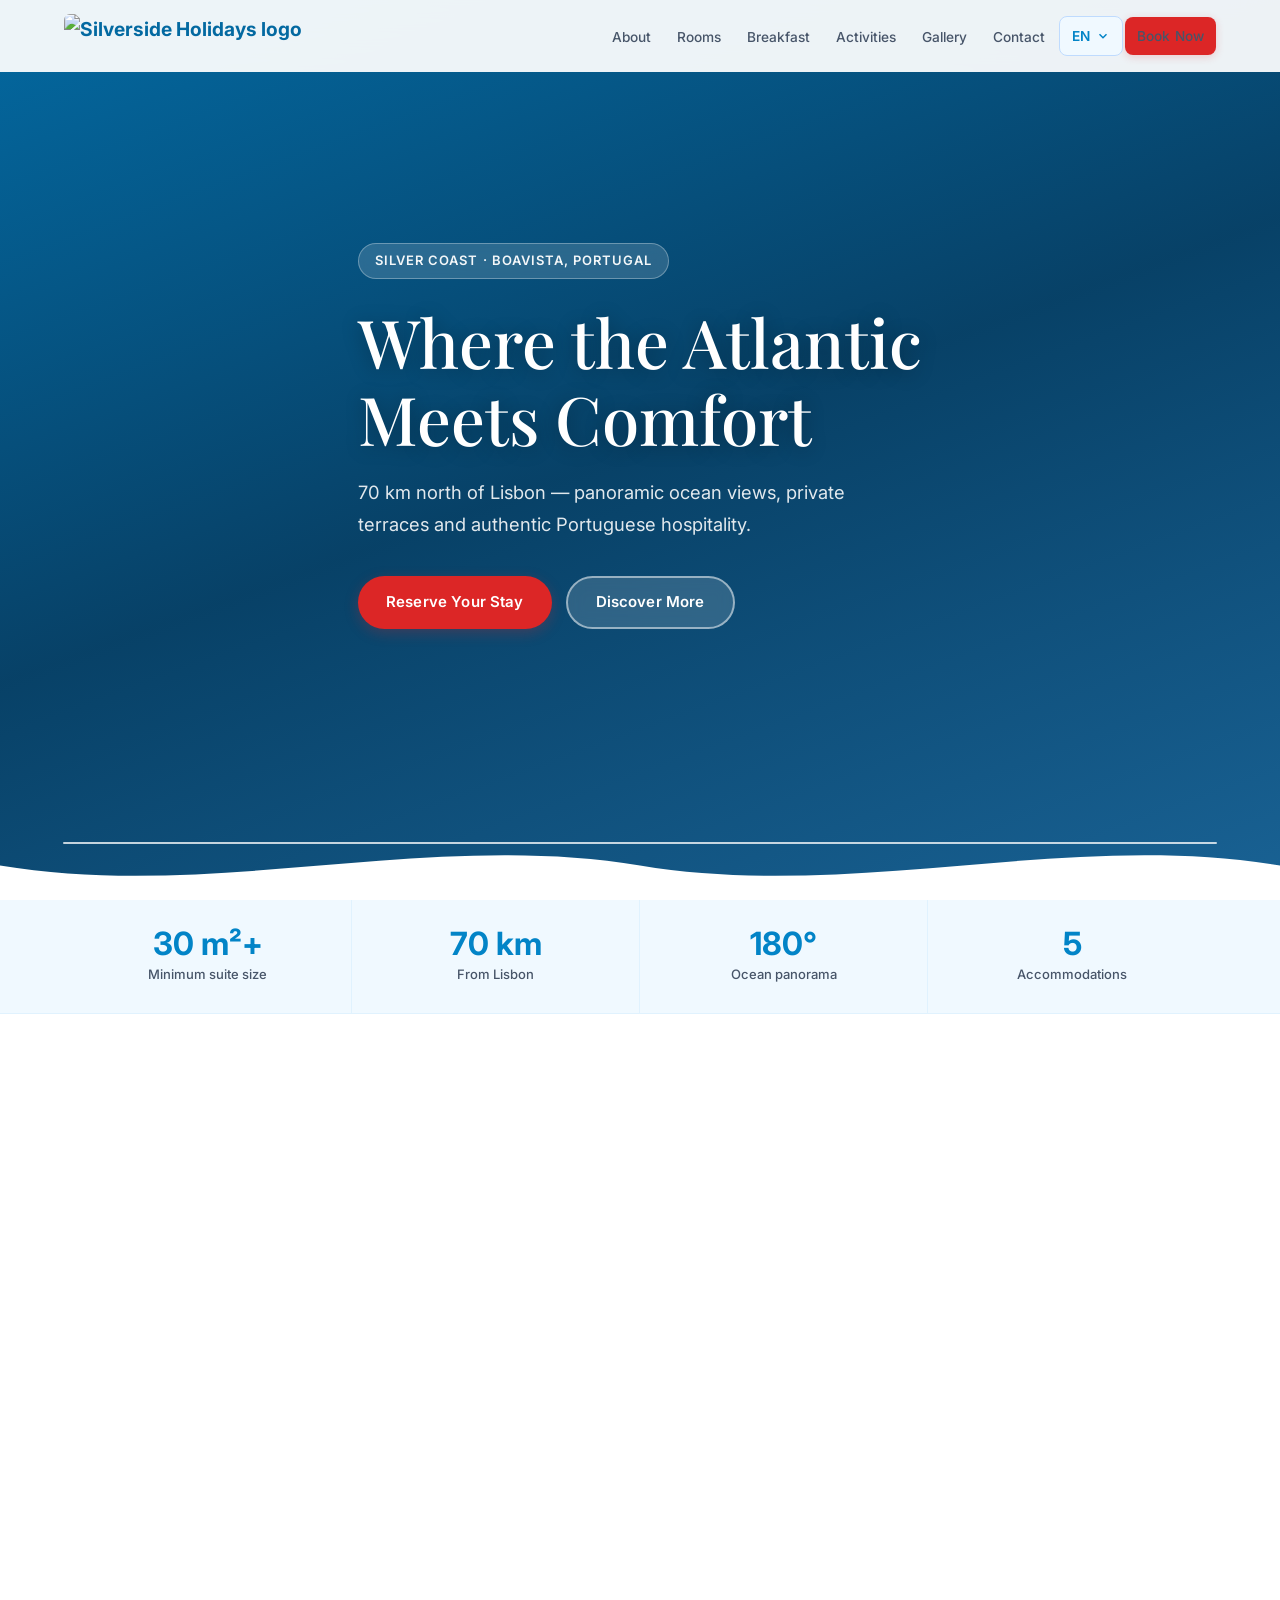
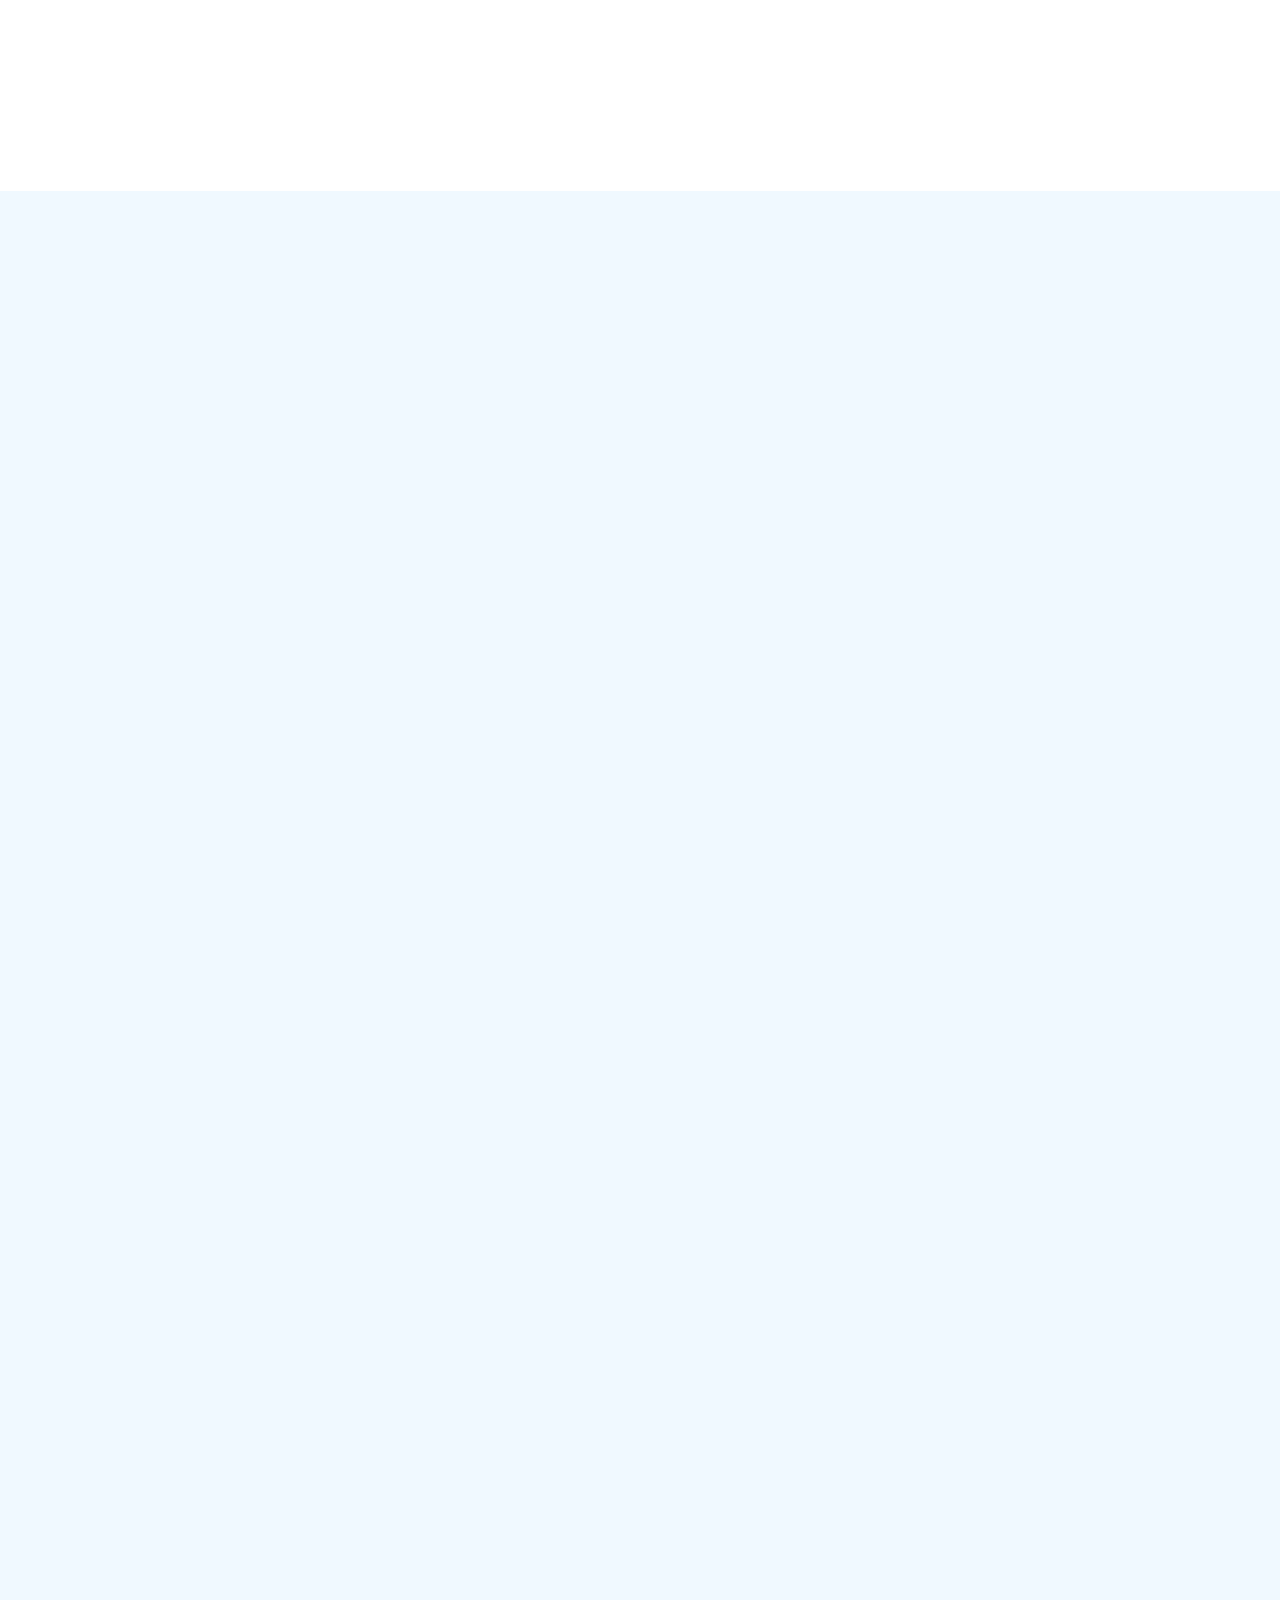
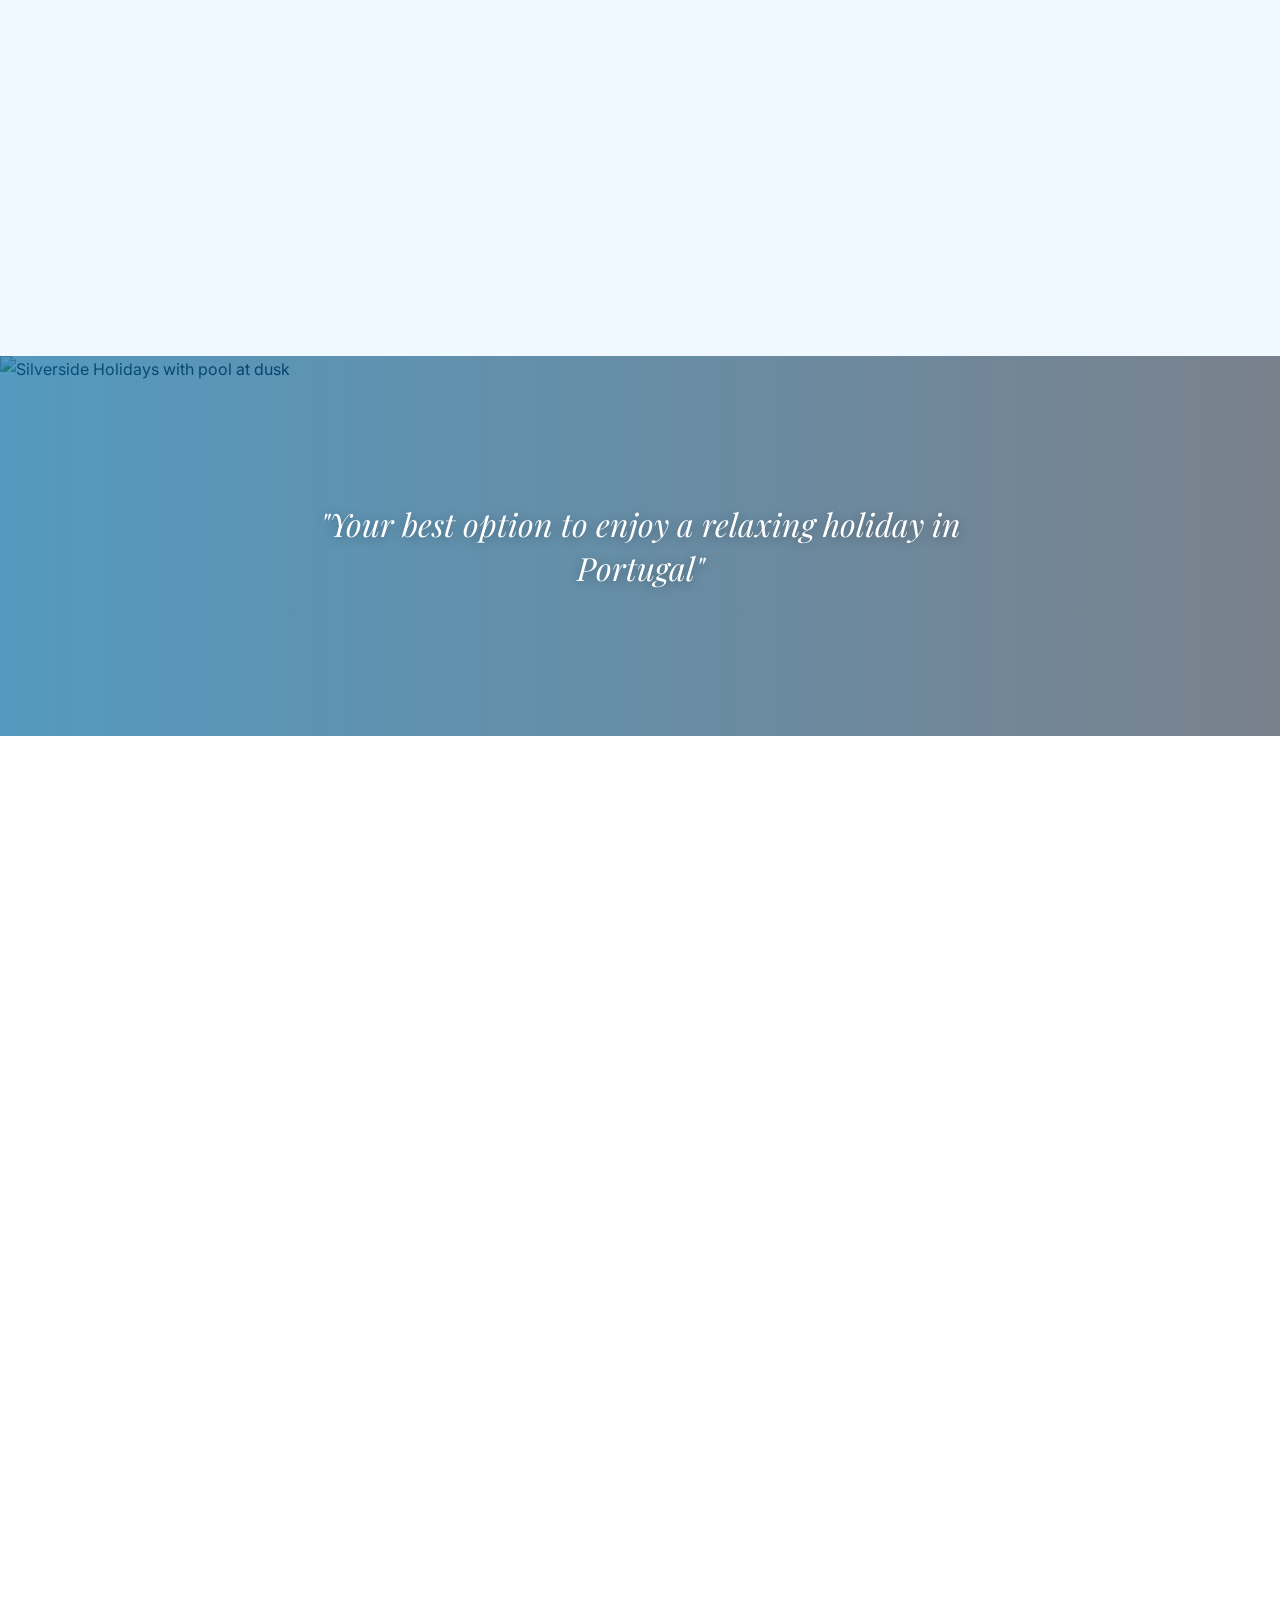
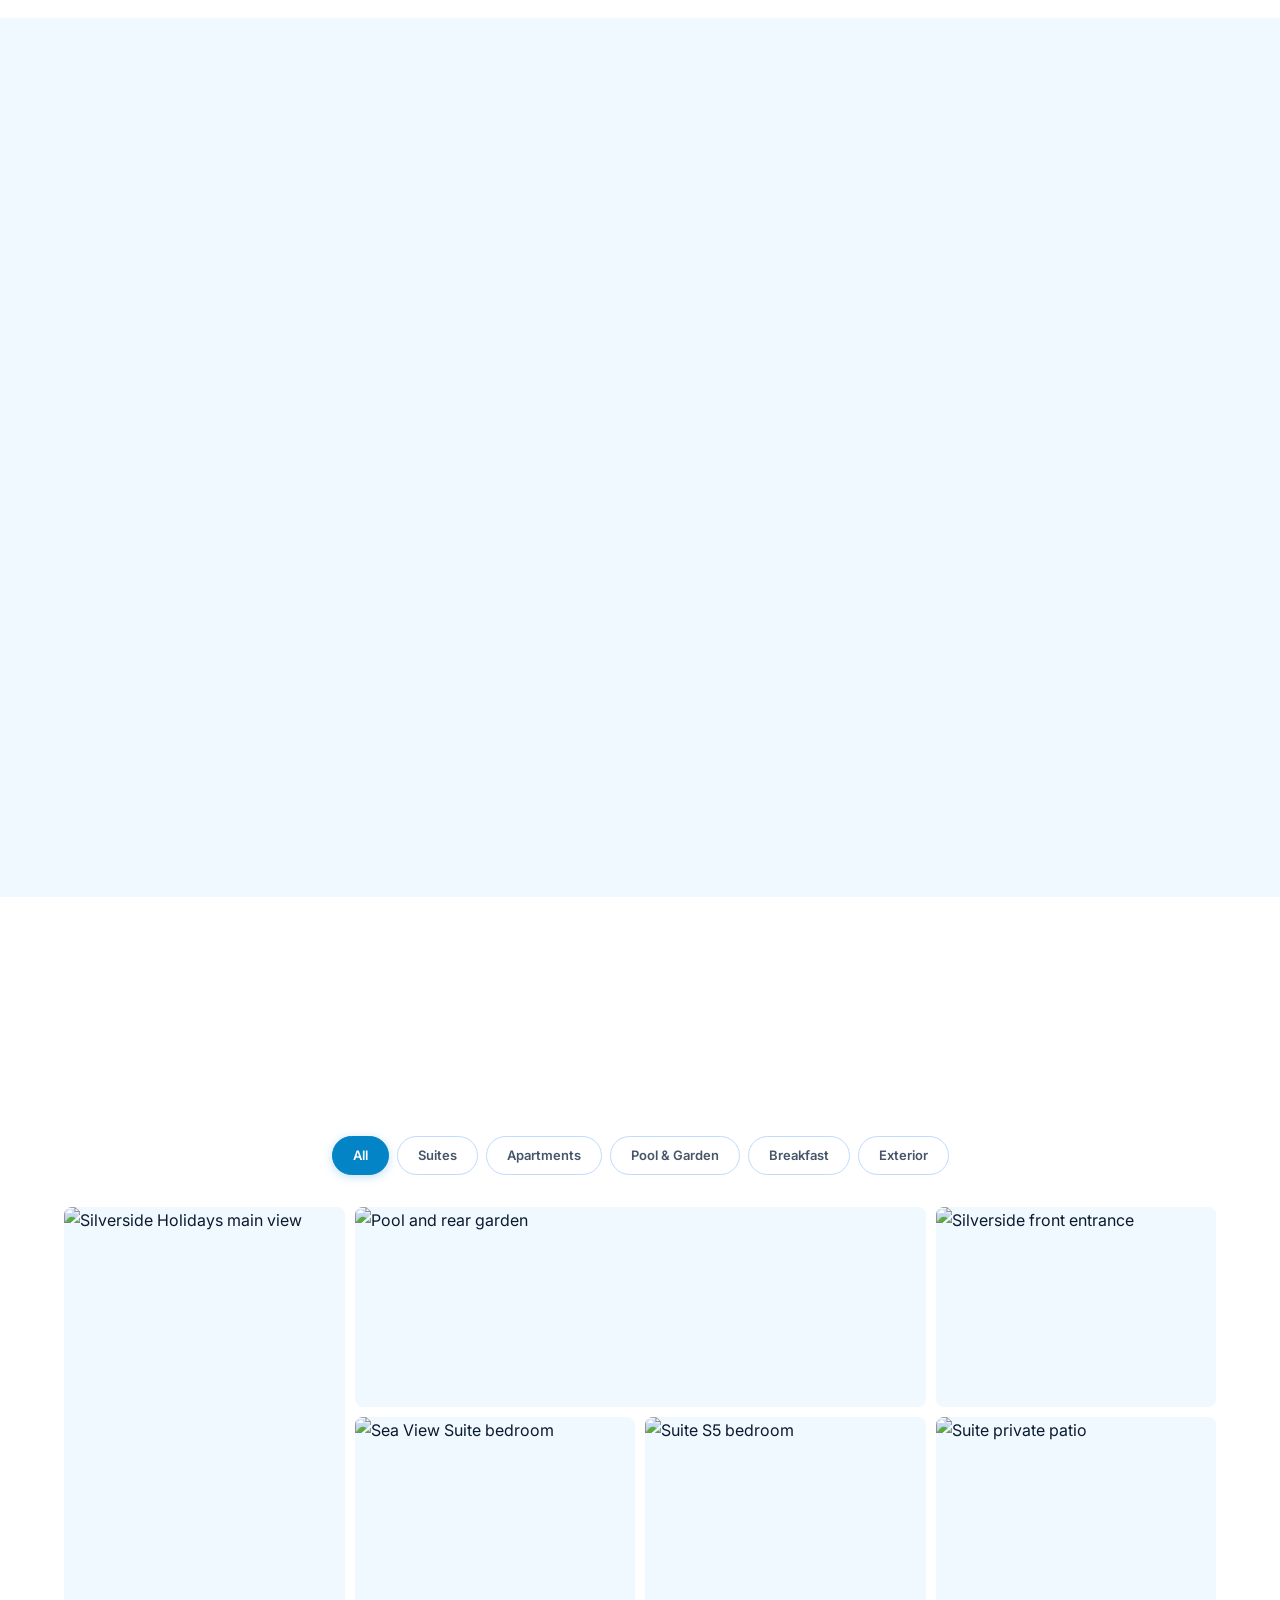
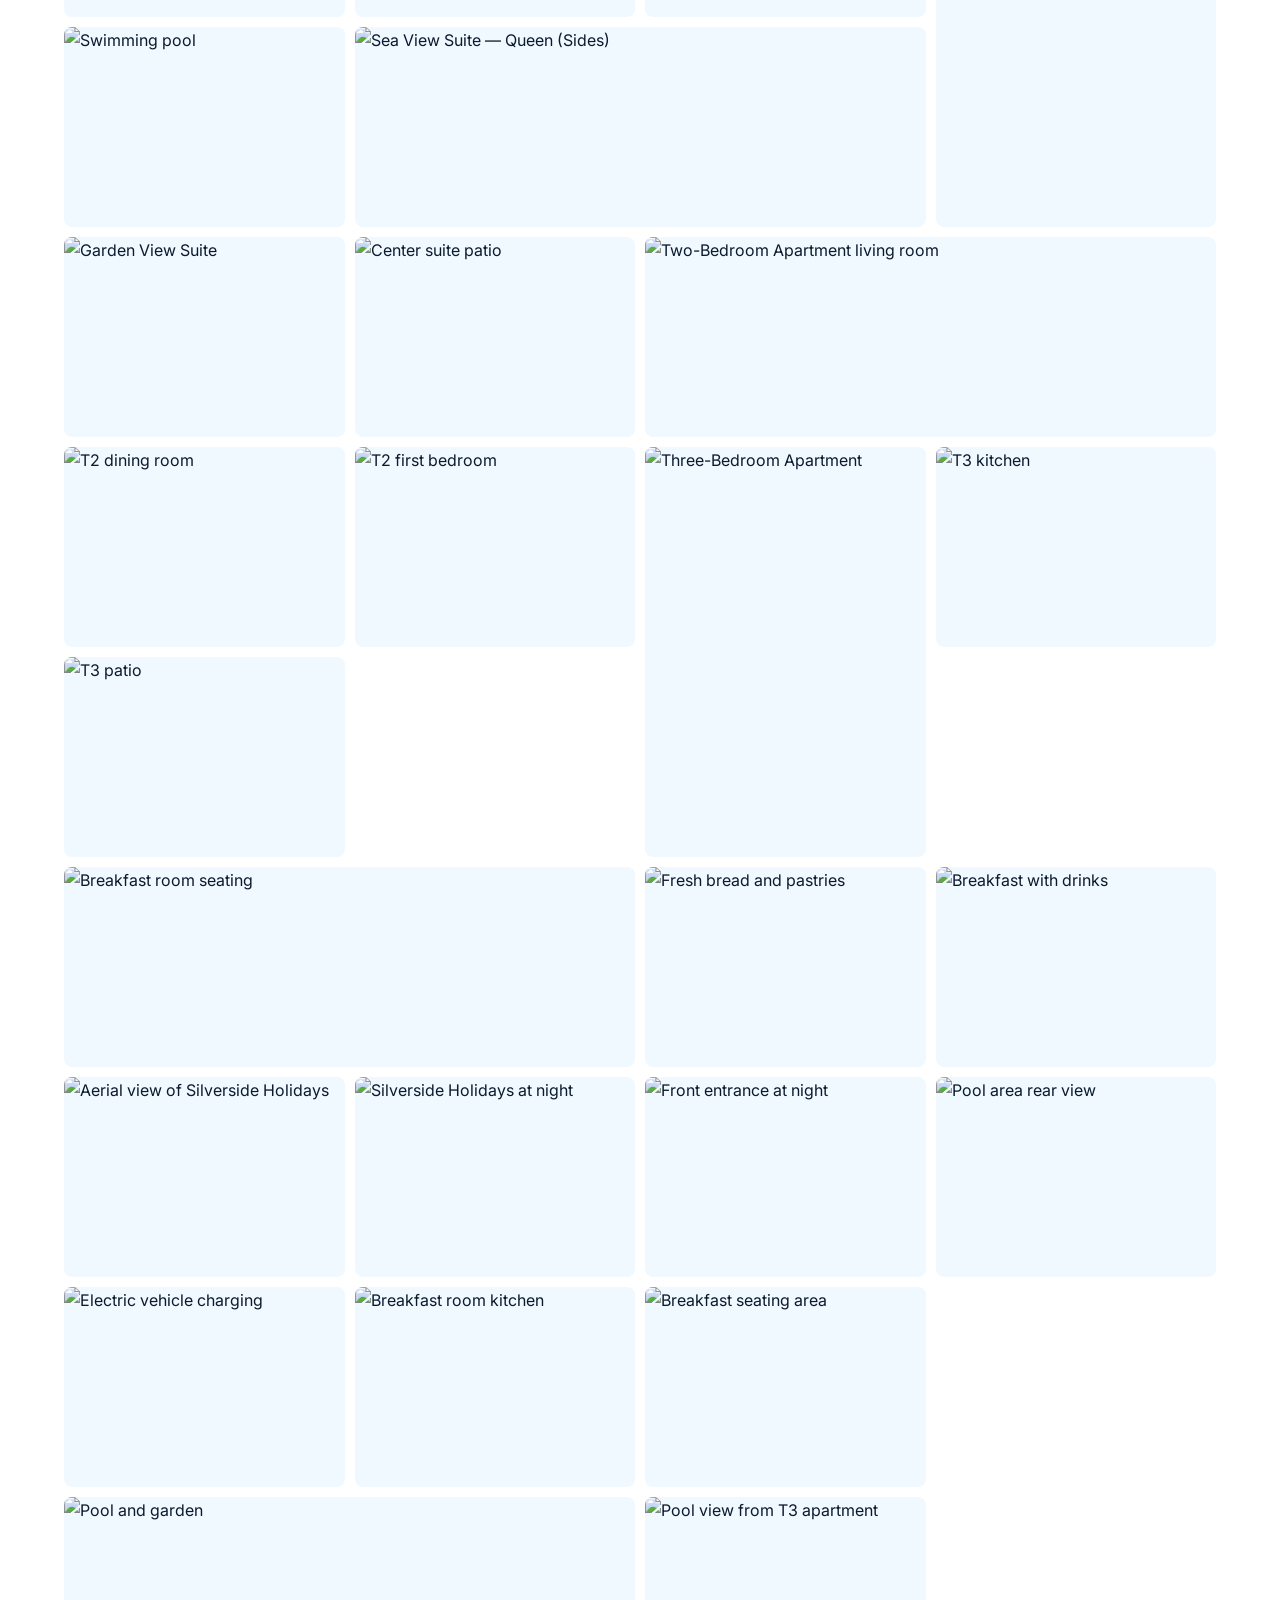
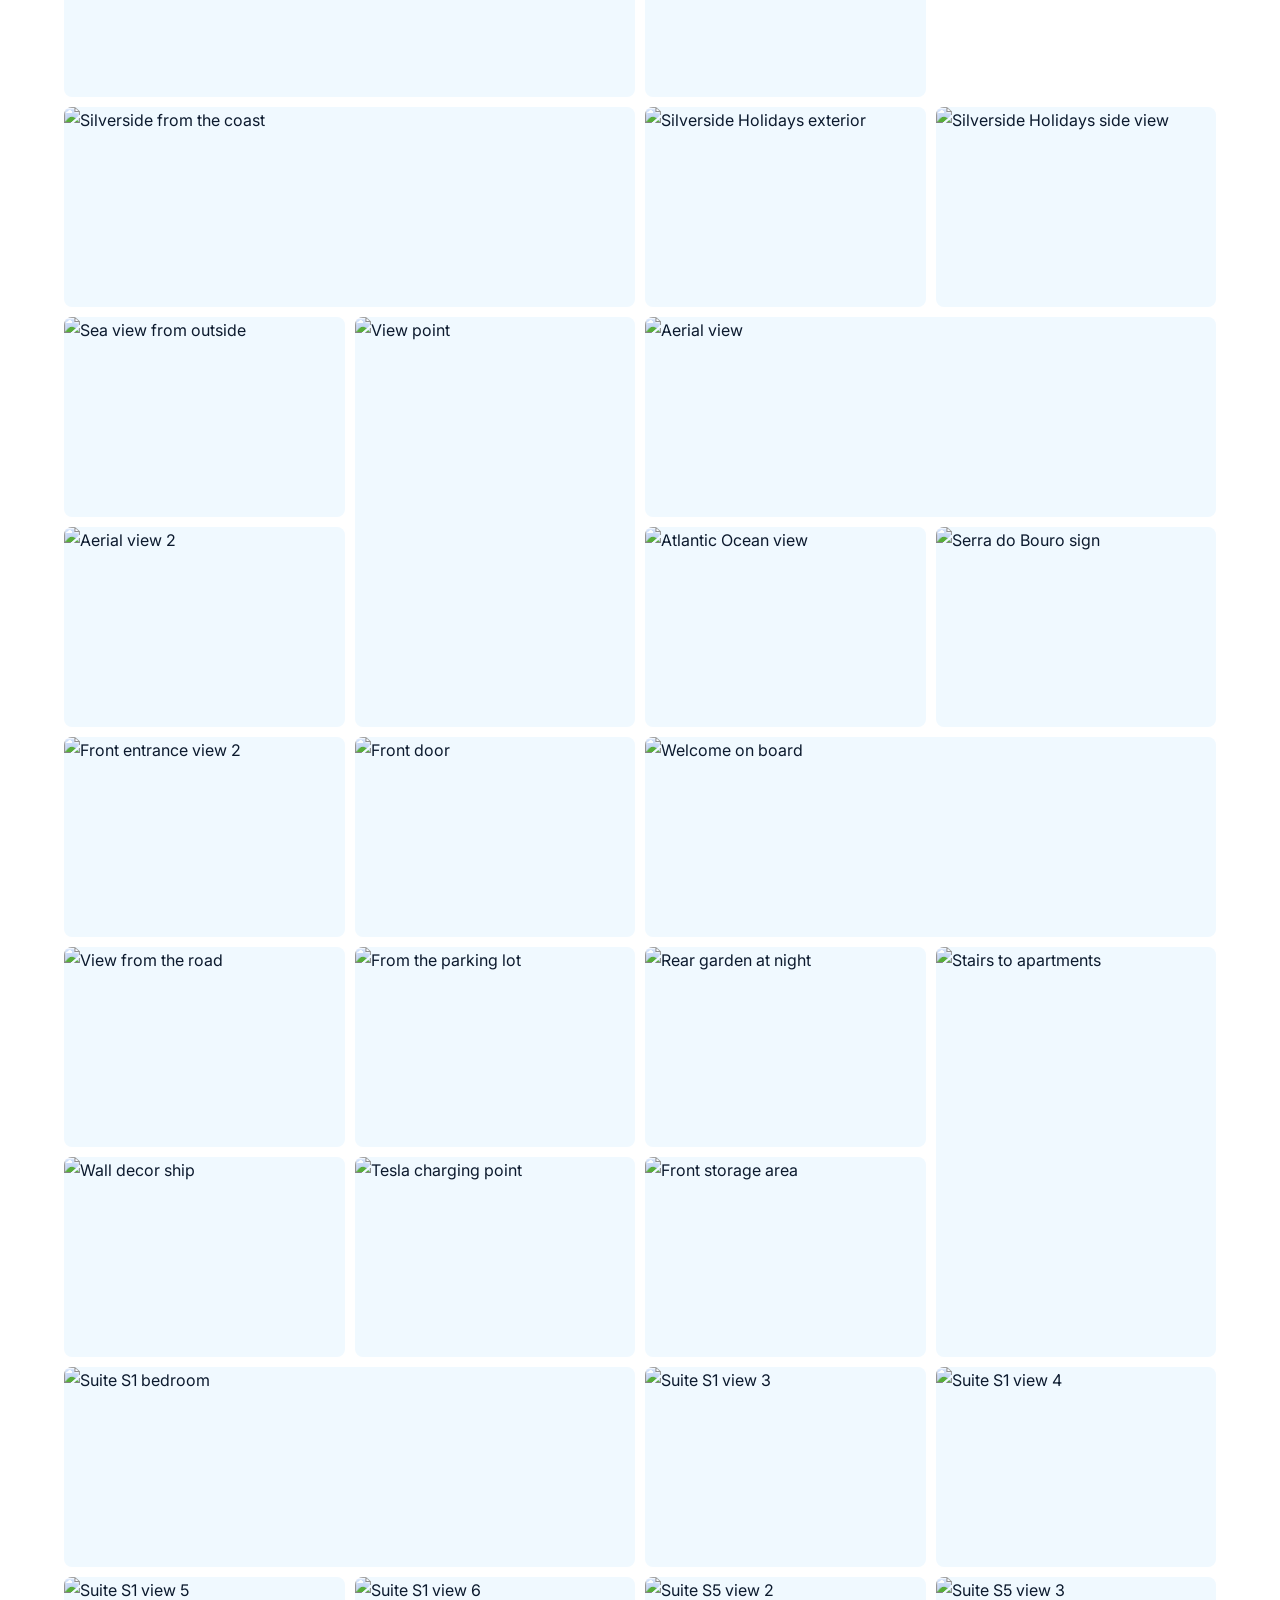
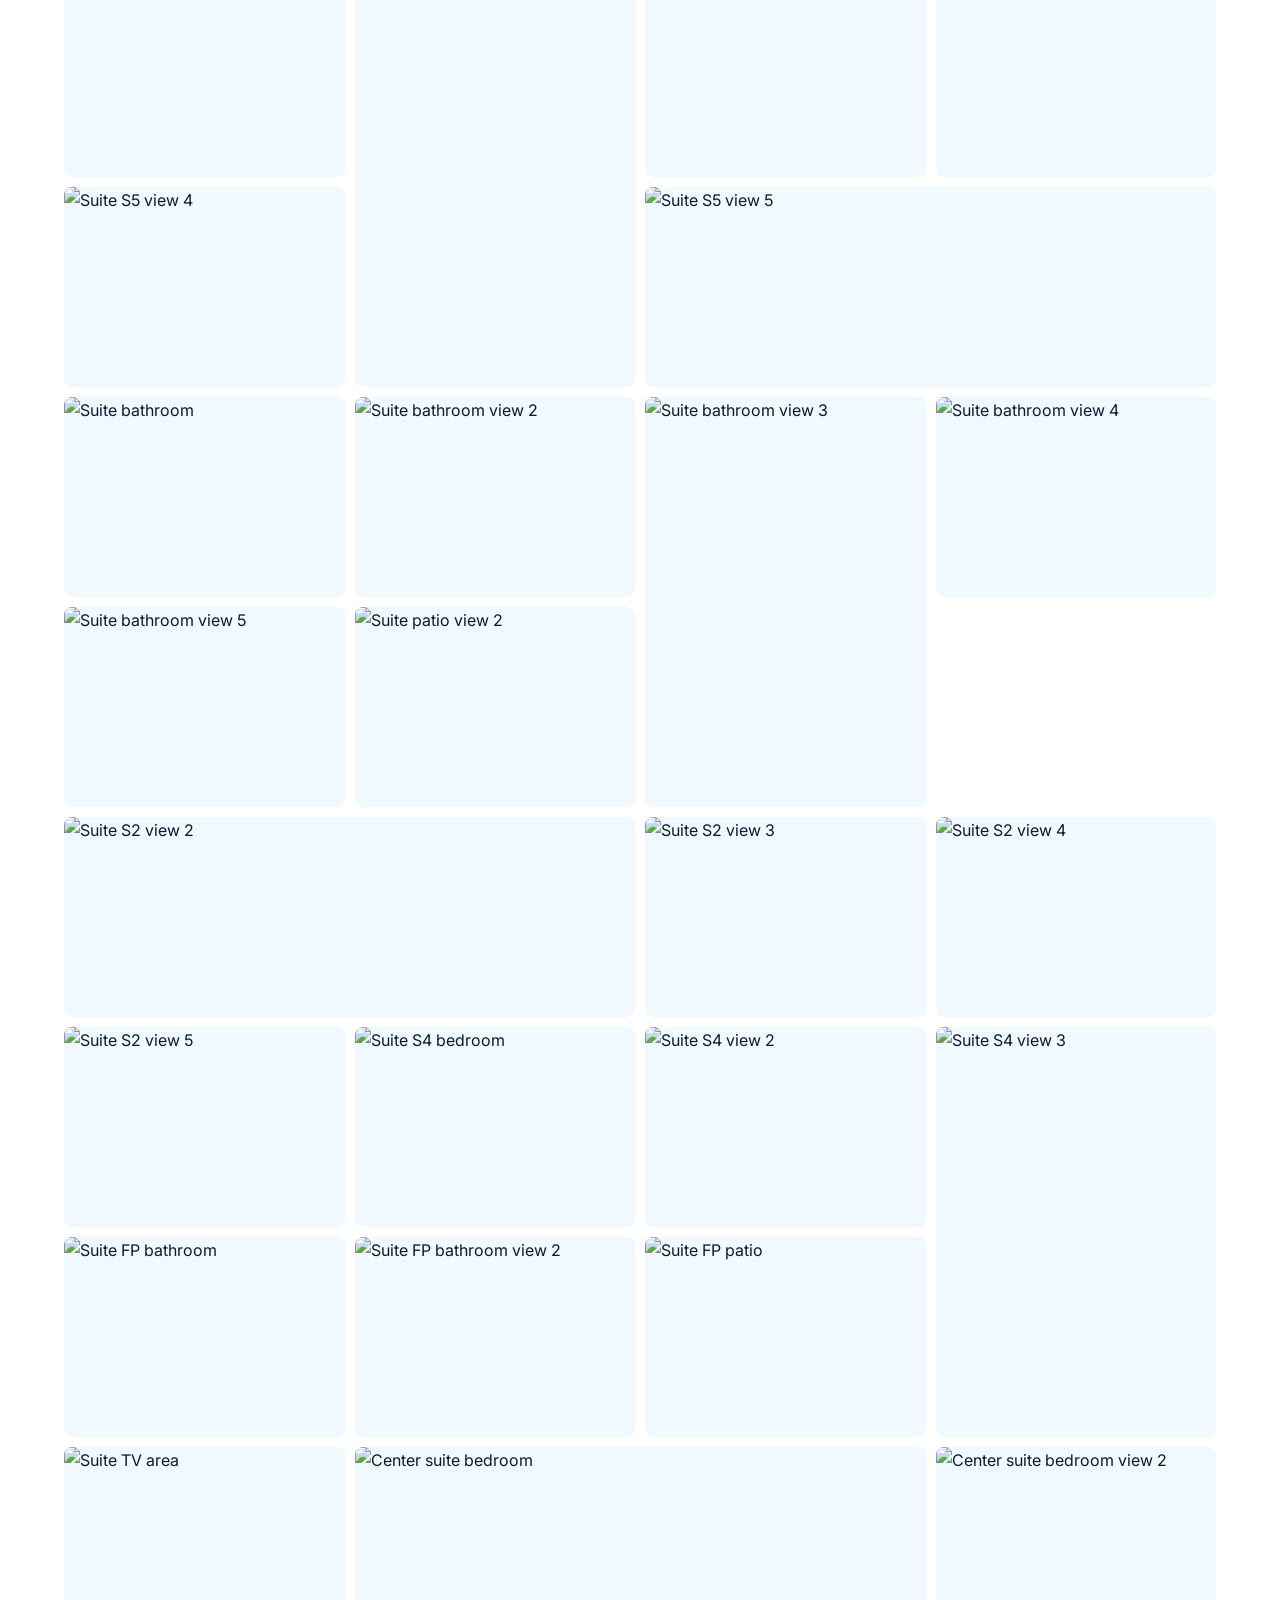
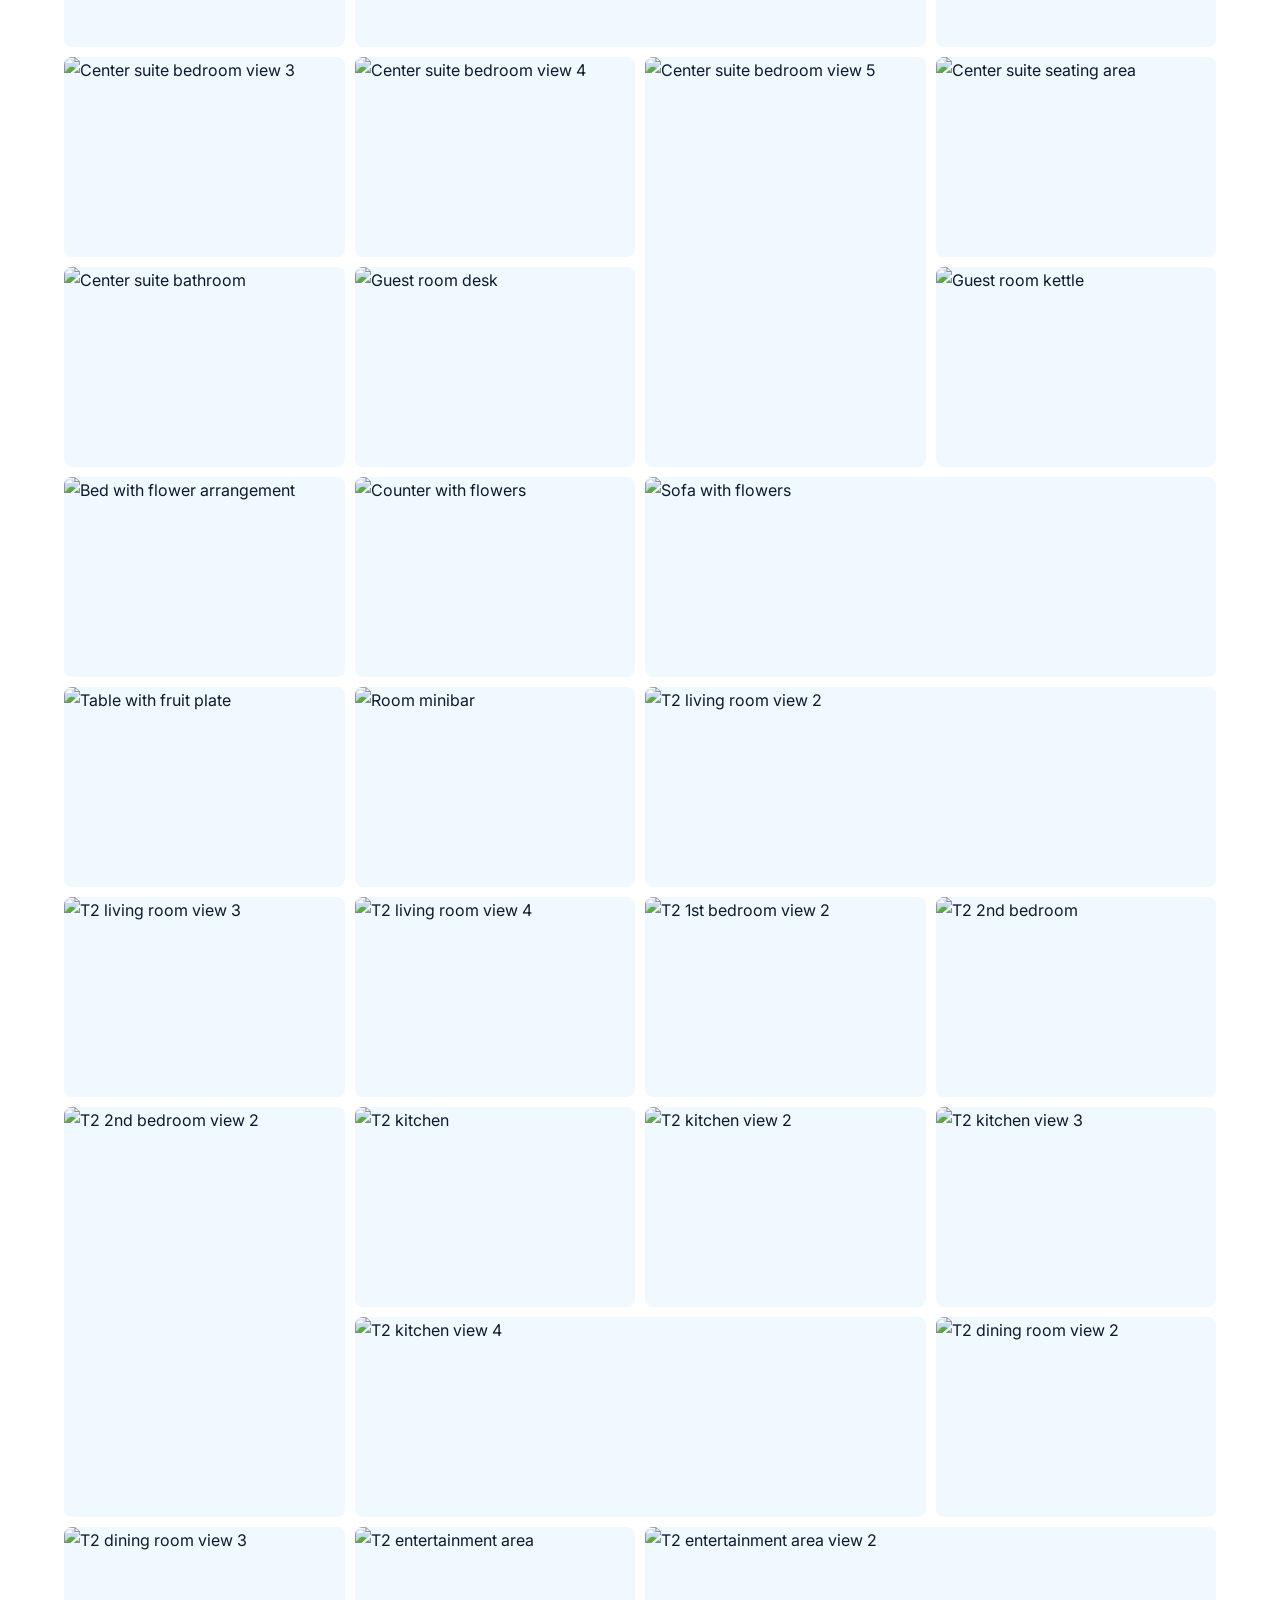
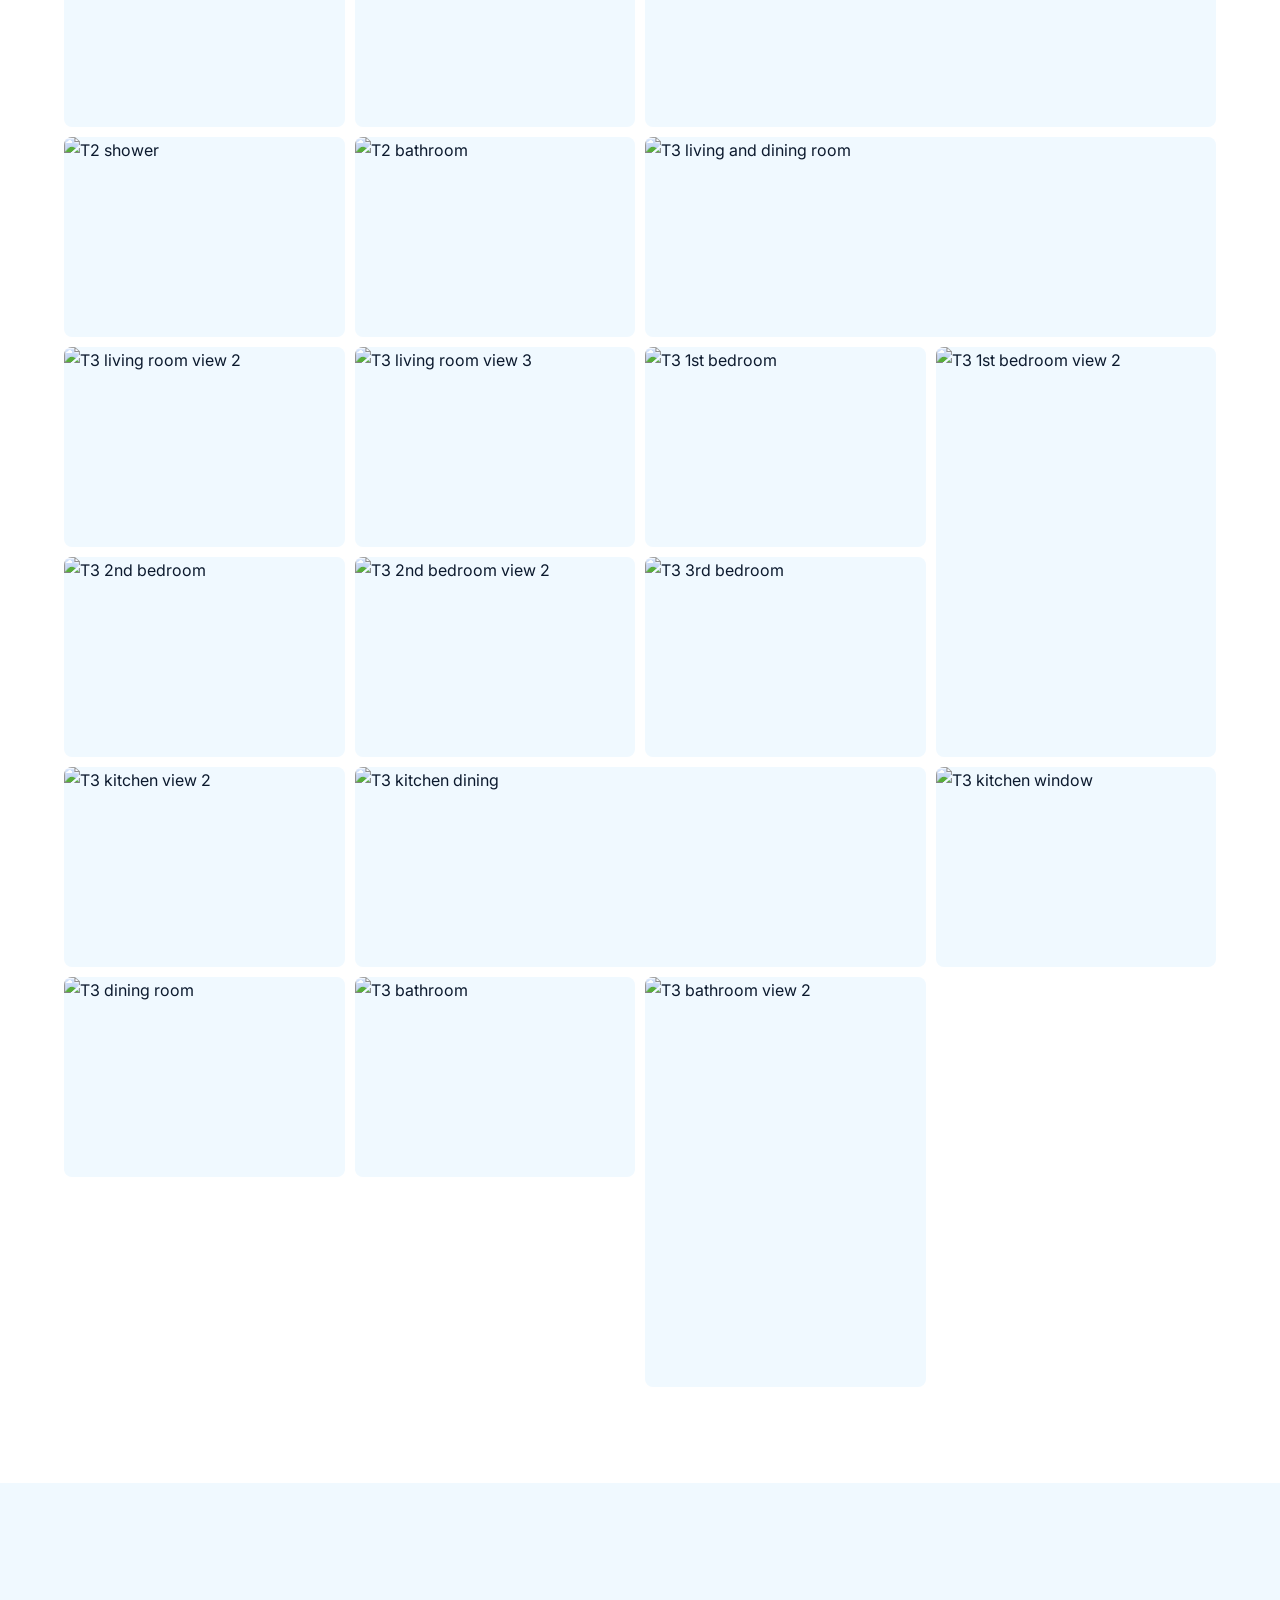
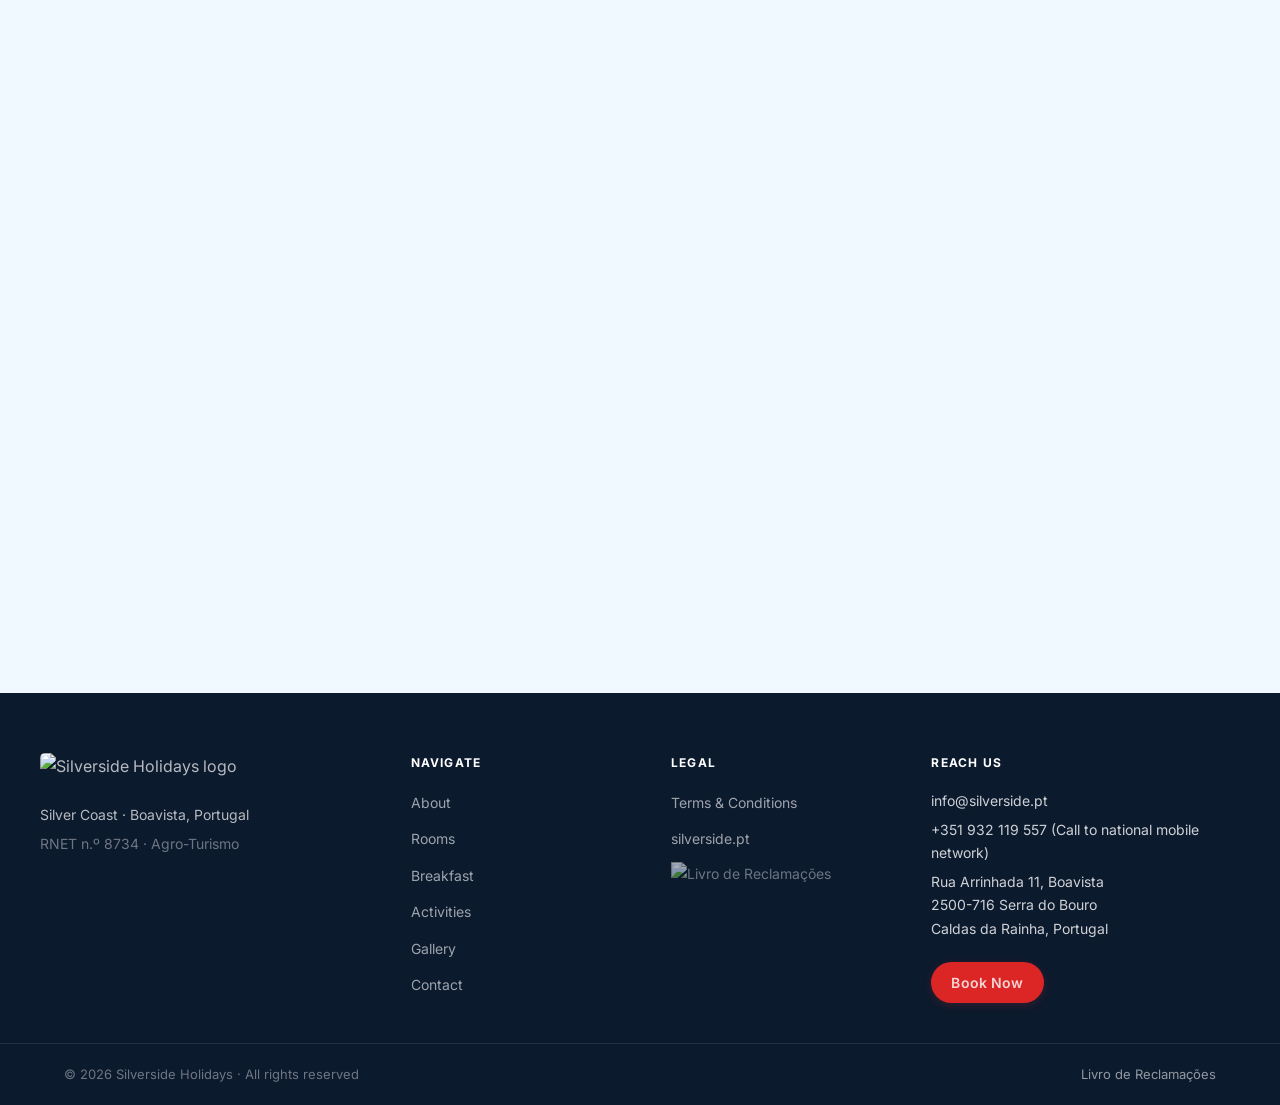
==== index.html @ a7474183 "Replace Reseliva with Exely booking engine. Embed the Exely search form and room-linked book buttons" ====
<!DOCTYPE html>
<html lang="en">
<head>
  <meta charset="UTF-8" />
  <meta name="viewport" content="width=device-width, initial-scale=1.0" />
  <title>Silverside Holidays — Silver Coast, Portugal</title>
  <meta name="description" content="Rural tourism accommodation (agritourism) on Portugal's Silver Coast, 70 km north of Lisbon. Suites &amp; apartments with private terraces, panoramic ocean views, pool and breakfast. RNET n.º 8734." />
  <link rel="preconnect" href="https://fonts.googleapis.com" />
  <link rel="preconnect" href="https://fonts.gstatic.com" crossorigin />
  <link href="https://fonts.googleapis.com/css2?family=Inter:wght@300;400;500;600;700&family=Playfair+Display:ital,wght@0,400;0,500;1,400&display=swap" rel="stylesheet" />
  <link rel="stylesheet" href="style.css" />
  <!-- Exely Booking Engine -->
  <meta name="google-site-verification" content="CUYx3LEW8jjVTD2BBXpYp2aMDFgSX5VWZkhQwWPMs1c" />
  <script type="text/javascript">
    (function () {
      var lang = 'en';
      try {
        var stored = localStorage.getItem('silverside-lang');
        if (stored && ['en', 'pt', 'es', 'zh'].indexOf(stored) !== -1) lang = stored;
      } catch (e) {}
      !function(e,n){
        var t="bookingengine",o="integration",i=e[t]=e[t]||{},a=i[o]=i[o]||{},r="__cq",c="__loader",d="getElementsByTagName";
        if(n=n||[],a[r]=a[r]?a[r].concat(n):n,!a[c]){a[c]=!0;var l=e.document,g=l[d]("head")[0]||l[d]("body")[0];
        !function n(i){if(0!==i.length){var a=l.createElement("script");a.type="text/javascript",a.async=!0,a.src="https://"+i[0]+"/integration/loader.js",
        a.onerror=a.onload=function(n,i){return function(){e[t]&&e[t][o]&&e[t][o].loaded||(g.removeChild(n),i())}}(a,(function(){n(i.slice(1,i.length))})),g.appendChild(a)}}(
        ["pt-ibe.hopenapi.com", "ibe.hopenapi.com", "ibe.behopenapi.com"])}
      }(window, [
        ["setContext", "BE-INT-silverside_2026-08-05", lang],
        ["embed", "search-form", { container: "be-search-form" }]
      ]);
    })();
  </script>
</head>
<body class="lang-en">

  <!-- ══ HEADER ══ -->
  <header id="header">
    <nav class="nav container">
      <a href="#hero" class="logo">
        <img src="Logo.jpg" alt="Silverside Holidays logo" class="logo-img" />
      </a>
      <button class="menu-toggle" id="menuToggle" aria-label="Open menu" aria-expanded="false">
        <span></span><span></span><span></span>
      </button>
      <ul class="nav-links" id="navLinks">
        <li><a href="#about"      data-i18n="nav.about">About</a></li>
        <li><a href="#rooms"      data-i18n="nav.rooms">Rooms</a></li>
        <li><a href="#breakfast"  data-i18n="nav.breakfast">Breakfast</a></li>
        <li><a href="#activities" data-i18n="nav.activities">Activities</a></li>
        <li><a href="#gallery"    data-i18n="nav.gallery">Gallery</a></li>
        <li><a href="#contact"    data-i18n="nav.contact">Contact</a></li>
        <li>
          <div class="lang-dropdown">
            <button class="lang-btn" aria-label="Select language">
              <span id="currentLangLabel">EN</span>
              <svg viewBox="0 0 24 24" fill="none" stroke="currentColor" stroke-width="2.5"><polyline points="6 9 12 15 18 9"/></svg>
            </button>
            <div class="lang-menu">
              <button data-lang="en">🇬🇧 English</button>
              <button data-lang="pt">🇵🇹 Português</button>
              <button data-lang="es">🇪🇸 Español</button>
              <button data-lang="zh">🇨🇳 中文</button>
            </div>
          </div>
        </li>
        <li>
          <a href="#" data-be-booking-open="true"
             class="btn btn-nav booking-link" data-i18n="nav.book">Book Now</a>
        </li>
      </ul>
    </nav>
  </header>

  <!-- ══ HERO ══ -->
  <section id="hero">
    <div class="hero-media">
      <video autoplay muted loop playsinline poster="Silverside Holidays.jpg">
        <source src="Silverside Holidays.mp4" type="video/mp4" />
      </video>
    </div>
    <div class="hero-overlay"></div>
    <div class="hero-content container">
      <p class="hero-eyebrow" data-i18n="hero.eyebrow">Silver Coast · Boavista, Portugal</p>
      <h1 class="hero-title" data-i18n="hero.title">Where the Atlantic<br>Meets Comfort</h1>
      <p class="hero-sub" data-i18n="hero.sub">70 km north of Lisbon — panoramic ocean views, private terraces and authentic Portuguese hospitality.</p>
      <div class="hero-actions">
        <a href="#" data-be-booking-open="true"
           class="btn btn-primary booking-link" data-i18n="hero.cta">Reserve Your Stay</a>
        <a href="#about" class="btn btn-ghost" data-i18n="hero.discover">Discover More</a>
      </div>
    </div>
    <div class="hero-booking">
      <div id="block-search" class="block-search block-search--main-v2">
        <div id="be-search-form" class="be-container">
          <a href="https://exely.com/" rel="nofollow" target="_blank">Hotel management software</a>
        </div>
      </div>
    </div>
    <div class="hero-scroll"><span></span></div>
    <svg class="hero-wave" viewBox="0 0 1440 80" preserveAspectRatio="none" xmlns="http://www.w3.org/2000/svg">
      <path d="M0,40 C240,80 480,0 720,40 C960,80 1200,0 1440,40 L1440,80 L0,80 Z" fill="var(--bg)"/>
    </svg>
  </section>

  <!-- ══ STATS BAR ══ -->
  <div class="stats-bar">
    <div class="container stats-grid">
      <div class="stat">
        <strong>30 m²+</strong>
        <span data-i18n="stats.suites">Minimum suite size</span>
      </div>
      <div class="stat">
        <strong>70 km</strong>
        <span data-i18n="stats.lisbon">From Lisbon</span>
      </div>
      <div class="stat">
        <strong>180°</strong>
        <span data-i18n="stats.view">Ocean panorama</span>
      </div>
      <div class="stat">
        <strong>5</strong>
        <span data-i18n="stats.rooms">Accommodations</span>
      </div>
    </div>
  </div>

  <!-- ══ ABOUT ══ -->
  <section id="about" class="section">
    <div class="container about-grid">
      <div class="about-visual reveal">
        <div class="about-img-stack">
          <div class="about-img-main">
            <img src="Silverside Holiday Back with Pool 1.jpg"
                 alt="Silverside Holidays exterior with pool" loading="lazy" />
          </div>
          <div class="about-img-small">
            <img src="Silverside Holidays Birdview 0.jpg"
                 alt="Aerial view of Silverside Holidays" loading="lazy" />
          </div>
        </div>
        <div class="about-badge">
          <strong>RNET</strong>
          <span>n.º 8734</span>
        </div>
      </div>
      <div class="about-text reveal reveal-delay-1">
        <p class="eyebrow" data-i18n="about.eyebrow">Our story</p>
        <h2 data-i18n="about.title">A Retreat on Portugal's Silver Coast</h2>
        <p data-i18n="about.p1">Nestled along one of Europe's most unspoiled coastlines, Silverside Holidays sits at Boavista, between São Martinho do Porto and Foz d'Arelho — a privileged spot on Portugal's Silver Coast, 70 km north of Lisbon.</p>
        <p data-i18n="about.p2">Whether you choose one of our spacious suites or a fully-equipped apartment, every room features a private terrace, TV and Wi-Fi with stunning ocean views. The property also offers a swimming pool, breakfast room, electric vehicle charging and a large garden.</p>
        <ul class="about-list">
          <li>
            <svg width="18" height="18" viewBox="0 0 24 24" fill="none" stroke="currentColor" stroke-width="2.5" aria-hidden="true"><polyline points="20 6 9 17 4 12"/></svg>
            <span data-i18n="about.li1">Private terrace &amp; ocean view in every suite</span>
          </li>
          <li>
            <svg width="18" height="18" viewBox="0 0 24 24" fill="none" stroke="currentColor" stroke-width="2.5" aria-hidden="true"><polyline points="20 6 9 17 4 12"/></svg>
            <span data-i18n="about.li2">Swimming pool &amp; landscaped garden</span>
          </li>
          <li>
            <svg width="18" height="18" viewBox="0 0 24 24" fill="none" stroke="currentColor" stroke-width="2.5" aria-hidden="true"><polyline points="20 6 9 17 4 12"/></svg>
            <span data-i18n="about.li3">Breakfast served daily</span>
          </li>
          <li>
            <svg width="18" height="18" viewBox="0 0 24 24" fill="none" stroke="currentColor" stroke-width="2.5" aria-hidden="true"><polyline points="20 6 9 17 4 12"/></svg>
            <span data-i18n="about.li4">TV, Wi-Fi, EV charging &amp; free parking</span>
          </li>
          <li>
            <svg width="18" height="18" viewBox="0 0 24 24" fill="none" stroke="currentColor" stroke-width="2.5" aria-hidden="true"><polyline points="20 6 9 17 4 12"/></svg>
            <span data-i18n="about.li5">Licensed tourism — RNET n.º 8734</span>
          </li>
        </ul>
      </div>
    </div>
  </section>

  <!-- ══ ROOMS ══ -->
  <section id="rooms" class="section section-alt">
    <div class="container">
      <div class="section-header reveal">
        <p class="eyebrow" data-i18n="rooms.eyebrow">Accommodation</p>
        <h2 data-i18n="rooms.title">Suites &amp; Apartments</h2>
        <p class="section-desc" data-i18n="rooms.desc">Choose from individually styled suites or spacious self-catering apartments — every accommodation features a private terrace, ocean view, TV and Wi-Fi.</p>
      </div>

      <!-- Suites -->
      <div class="rooms-grid">

        <!-- Suite 1: King / Twin -->
        <article class="room-card room-card--featured reveal">
          <div class="room-featured-badge" data-i18n="rooms.best">Most popular</div>
          <div class="room-carousel">
            <div class="room-carousel-track">
              <img src="MA-Bedroom S1 1.jpg" alt="Suite bedroom S1" loading="eager" />
              <img src="MA-Bedroom S1 2.jpg" alt="Suite bedroom S1 view 2" loading="lazy" />
              <img src="MA-Bedroom S1 3.jpg" alt="Suite bedroom S1 view 3" loading="lazy" />
              <img src="MA-Bedroom S1 4.jpg" alt="Suite bedroom S1 view 4" loading="lazy" />
              <img src="MA-Bedroom S1 5.jpg" alt="Suite bedroom S1 view 5" loading="lazy" />
              <img src="MA-Bedroom S1 6.jpg" alt="Suite bedroom S1 view 6" loading="lazy" />
              <img src="MA-Bedroom S5 1.jpg" alt="Suite bedroom S5" loading="lazy" />
              <img src="MA-Bedroom S5 2.jpg" alt="Suite bedroom S5 view 2" loading="lazy" />
              <img src="MA-Bedroom S5 3.jpg" alt="Suite bedroom S5 view 3" loading="lazy" />
              <img src="MA-Bedroom S5 4.jpg" alt="Suite bedroom S5 view 4" loading="lazy" />
              <img src="MA-Bedroom S5 5.jpg" alt="Suite bedroom S5 view 5" loading="lazy" />
              <img src="MA-Bathroom S5 1.jpg" alt="Suite bathroom" loading="lazy" />
              <img src="MA-Bathroom S5 2.jpg" alt="Suite bathroom view 2" loading="lazy" />
              <img src="MA-Bathroom S5 3.jpg" alt="Suite bathroom view 3" loading="lazy" />
              <img src="MA-Bathroom S5 4.jpg" alt="Suite bathroom view 4" loading="lazy" />
              <img src="MA-Bathroom S5 5.jpg" alt="Suite bathroom view 5" loading="lazy" />
              <img src="MA-Patio 1.jpg" alt="Suite private patio" loading="lazy" />
              <img src="MA-Patio 2.jpg" alt="Suite private patio view 2" loading="lazy" />
            </div>
            <button class="room-carousel-btn room-carousel-prev" aria-label="Previous photo">&#8249;</button>
            <button class="room-carousel-btn room-carousel-next" aria-label="Next photo">&#8250;</button>
            <div class="room-carousel-counter"><span class="room-carousel-cur">1</span> / <span class="room-carousel-tot">18</span></div>
            <div class="room-tag" data-i18n="rooms.king">King or Twin beds</div>
          </div>
          <div class="room-body">
            <h3 data-i18n="rooms.suite1.name">Sea View Suite — King / Twin</h3>
            <p class="room-size" data-i18n="rooms.suite1.size">30 m² · King or Twin configuration</p>
            <p data-i18n="rooms.suite1.desc">Our most versatile suite, configurable as one king bed or two twin beds. Features a private patio, ocean views and elegant Portuguese décor. Rooms S1–S5.</p>
            <a href="#" data-be-booking-open="true" data-be-room="5077211"
               class="btn btn-primary booking-link" data-i18n="rooms.book">Book this suite</a>
          </div>
        </article>

        <!-- Suite 2: Queen Sides (FP) -->
        <article class="room-card reveal reveal-delay-1">
          <div class="room-carousel">
            <div class="room-carousel-track">
              <img src="FP-Bedroom S2 1.jpg" alt="Suite S2 bedroom" loading="eager" />
              <img src="FP-Bedroom S2 2.jpg" alt="Suite S2 view 2" loading="lazy" />
              <img src="FP-Bedroom S2 3.jpg" alt="Suite S2 view 3" loading="lazy" />
              <img src="FP-Bedroom S2 4.jpg" alt="Suite S2 view 4" loading="lazy" />
              <img src="FP-Bedroom S2 5.jpg" alt="Suite S2 view 5" loading="lazy" />
              <img src="FP-Bedroom S4 1.jpg" alt="Suite S4 bedroom" loading="lazy" />
              <img src="FP-Bedroom S4 2.jpg" alt="Suite S4 view 2" loading="lazy" />
              <img src="FP-Bedroom S4 3.jpg" alt="Suite S4 view 3" loading="lazy" />
              <img src="FP-Bathroom 1.jpg" alt="Suite bathroom" loading="lazy" />
              <img src="FP-Bathroom 2.jpg" alt="Suite bathroom view 2" loading="lazy" />
              <img src="FP-Patio.jpg" alt="Suite private patio" loading="lazy" />
              <img src="FP-TV.jpg" alt="Suite TV area" loading="lazy" />
            </div>
            <button class="room-carousel-btn room-carousel-prev" aria-label="Previous photo">&#8249;</button>
            <button class="room-carousel-btn room-carousel-next" aria-label="Next photo">&#8250;</button>
            <div class="room-carousel-counter"><span class="room-carousel-cur">1</span> / <span class="room-carousel-tot">12</span></div>
            <div class="room-tag" data-i18n="rooms.queen">Queen bed</div>
          </div>
          <div class="room-body">
            <h3 data-i18n="rooms.suite2.name">Sea View Suite — Queen (Sides)</h3>
            <p class="room-size" data-i18n="rooms.suite2.size">30 m² · Queen bed</p>
            <p data-i18n="rooms.suite2.desc">Bright and airy front/pool-side suite with a queen bed, private patio, and sweeping views. Perfect for couples. Rooms S2 &amp; S4.</p>
            <a href="#" data-be-booking-open="true" data-be-room="5077212"
               class="btn btn-outline booking-link" data-i18n="rooms.book">Book this suite</a>
          </div>
        </article>

        <!-- Suite 3: Queen Center (C) -->
        <article class="room-card reveal reveal-delay-2">
          <div class="room-carousel">
            <div class="room-carousel-track">
              <img src="C-Bedroom 0.jpg" alt="Center Suite bedroom wide" loading="eager" />
              <img src="C-Bedroom 1.jpg" alt="Center Suite bedroom" loading="lazy" />
              <img src="C-Bedroom 2.jpg" alt="Center Suite bedroom view 2" loading="lazy" />
              <img src="C-Bedroom 3.jpg" alt="Center Suite bedroom view 3" loading="lazy" />
              <img src="C-Bedroom 4.jpg" alt="Center Suite bedroom view 4" loading="lazy" />
              <img src="C-Bedroom 5.jpg" alt="Center Suite bedroom view 5" loading="lazy" />
              <img src="C-Seating Area.jpg" alt="Center Suite seating area" loading="lazy" />
              <img src="C-Bathroom 1.jpg" alt="Center Suite bathroom" loading="lazy" />
              <img src="C-Patio.jpg" alt="Center Suite private patio" loading="lazy" />
            </div>
            <button class="room-carousel-btn room-carousel-prev" aria-label="Previous photo">&#8249;</button>
            <button class="room-carousel-btn room-carousel-next" aria-label="Next photo">&#8250;</button>
            <div class="room-carousel-counter"><span class="room-carousel-cur">1</span> / <span class="room-carousel-tot">9</span></div>
            <div class="room-tag room-tag--green" data-i18n="rooms.patio">Private patio</div>
          </div>
          <div class="room-body">
            <h3 data-i18n="rooms.suite3.name">Garden View Suite — Queen (Center)</h3>
            <p class="room-size" data-i18n="rooms.suite3.size">30 m² · Queen bed</p>
            <p data-i18n="rooms.suite3.desc">A charming central suite with queen bed, seating area and a private patio opening to the garden. Warm, tranquil atmosphere with beautiful natural light.</p>
            <a href="#" data-be-booking-open="true" data-be-room="5077213"
               class="btn btn-outline booking-link" data-i18n="rooms.book">Book this suite</a>
          </div>
        </article>

      </div>

      <!-- Apartments label -->
      <div class="rooms-section-label reveal">
        <span data-i18n="rooms.apts.label">Apartments</span>
      </div>

      <!-- Apartments -->
      <div class="rooms-grid rooms-grid--two reveal">

        <!-- T2 -->
        <article class="room-card room-card--apt">
          <div class="room-carousel">
            <div class="room-carousel-track">
              <img src="T2-Living Room 1.jpg" alt="T2 living room" loading="eager" />
              <img src="T2-Living Room 2.jpg" alt="T2 living room view 2" loading="lazy" />
              <img src="T2-Living Room 3.jpg" alt="T2 living room view 3" loading="lazy" />
              <img src="T2-Living Room 4.jpg" alt="T2 living room view 4" loading="lazy" />
              <img src="T2-1st Guest Room 1.jpg" alt="T2 1st bedroom" loading="lazy" />
              <img src="T2-1st Guest Room 2.jpg" alt="T2 1st bedroom view 2" loading="lazy" />
              <img src="T2-2nd Guest Room 1.jpg" alt="T2 2nd bedroom" loading="lazy" />
              <img src="T2-2nd Guest Room 2.jpg" alt="T2 2nd bedroom view 2" loading="lazy" />
              <img src="T2-Kitchen 1.jpg" alt="T2 kitchen" loading="lazy" />
              <img src="T2-Kitchen 2.jpg" alt="T2 kitchen view 2" loading="lazy" />
              <img src="T2-Kitchen 3.jpg" alt="T2 kitchen view 3" loading="lazy" />
              <img src="T2-Kitchen 4.jpg" alt="T2 kitchen view 4" loading="lazy" />
              <img src="T2-Dining Room 1.jpg" alt="T2 dining room" loading="lazy" />
              <img src="T2-Dining Room 2.jpg" alt="T2 dining room view 2" loading="lazy" />
              <img src="T2-Dining Room 3.jpg" alt="T2 dining room view 3" loading="lazy" />
              <img src="T2-Entertainment 1.jpg" alt="T2 entertainment area" loading="lazy" />
              <img src="T2-Entertainment 2.jpg" alt="T2 entertainment area view 2" loading="lazy" />
              <img src="T2-Bath Shower.jpg" alt="T2 shower" loading="lazy" />
              <img src="T2-Bathroom.jpg" alt="T2 bathroom" loading="lazy" />
            </div>
            <button class="room-carousel-btn room-carousel-prev" aria-label="Previous photo">&#8249;</button>
            <button class="room-carousel-btn room-carousel-next" aria-label="Next photo">&#8250;</button>
            <div class="room-carousel-counter"><span class="room-carousel-cur">1</span> / <span class="room-carousel-tot">19</span></div>
            <div class="room-tag room-tag--red" data-i18n="rooms.apt2.beds">2 bedrooms</div>
          </div>
          <div class="room-body">
            <h3 data-i18n="rooms.apt2.name">Two-Bedroom Apartment</h3>
            <p class="room-pills">
              <span class="room-pill" data-i18n="rooms.apt2.guests">Up to 6 guests</span>
              <span class="room-pill" data-i18n="rooms.kitchen">Full kitchen</span>
              <span class="room-pill" data-i18n="rooms.seaview">Sea view</span>
            </p>
            <p data-i18n="rooms.apt2.desc">A spacious self-catering apartment with two private bedrooms, a fully equipped kitchen, generous living and dining area, and a large terrace overlooking the garden and ocean.</p>
            <div class="room-features">
              <div class="room-feature">
                <svg viewBox="0 0 24 24" fill="none" stroke="currentColor" stroke-width="1.5"><path d="M3 9l9-7 9 7v11a2 2 0 0 1-2 2H5a2 2 0 0 1-2-2z"/><polyline points="9 22 9 12 15 12 15 22"/></svg>
                <span data-i18n="rooms.apt2.f1">2 bedrooms</span>
              </div>
              <div class="room-feature">
                <svg viewBox="0 0 24 24" fill="none" stroke="currentColor" stroke-width="1.5"><path d="M18 8h1a4 4 0 0 1 0 8h-1"/><path d="M2 8h16v9a4 4 0 0 1-4 4H6a4 4 0 0 1-4-4V8z"/><line x1="6" y1="1" x2="6" y2="4"/><line x1="10" y1="1" x2="10" y2="4"/><line x1="14" y1="1" x2="14" y2="4"/></svg>
                <span data-i18n="rooms.apt2.f2">Equipped kitchen</span>
              </div>
              <div class="room-feature">
                <svg viewBox="0 0 24 24" fill="none" stroke="currentColor" stroke-width="1.5"><rect x="3" y="3" width="7" height="7"/><rect x="14" y="3" width="7" height="7"/><rect x="14" y="14" width="7" height="7"/><rect x="3" y="14" width="7" height="7"/></svg>
                <span data-i18n="rooms.apt2.f3">Living &amp; dining area</span>
              </div>
              <div class="room-feature">
                <svg viewBox="0 0 24 24" fill="none" stroke="currentColor" stroke-width="1.5"><path d="M21 10c0 7-9 13-9 13s-9-6-9-13a9 9 0 0 1 18 0z"/><circle cx="12" cy="10" r="3"/></svg>
                <span data-i18n="rooms.apt2.f4">Private terrace</span>
              </div>
            </div>
            <a href="#" data-be-booking-open="true" data-be-room="5077214"
               class="btn btn-outline booking-link" data-i18n="rooms.bookapt">Book apartment</a>
          </div>
        </article>

        <!-- T3 -->
        <article class="room-card room-card--apt">
          <div class="room-carousel">
            <div class="room-carousel-track">
              <img src="T3-Living Dining Room.jpg" alt="T3 living and dining room" loading="eager" />
              <img src="T3-Living Room 1.jpg" alt="T3 living room" loading="lazy" />
              <img src="T3-Living Room 2.jpg" alt="T3 living room view 2" loading="lazy" />
              <img src="T3-Living Room 3.jpg" alt="T3 living room view 3" loading="lazy" />
              <img src="T3-1st Guest Room 1.jpg" alt="T3 1st bedroom" loading="lazy" />
              <img src="T3-1st Guest Room 2.jpg" alt="T3 1st bedroom view 2" loading="lazy" />
              <img src="T3-2nd Guest Room 1.jpg" alt="T3 2nd bedroom" loading="lazy" />
              <img src="T3-2nd Guest Room 2.jpg" alt="T3 2nd bedroom view 2" loading="lazy" />
              <img src="T3-3rd Guest Room.jpg" alt="T3 3rd bedroom" loading="lazy" />
              <img src="T3-Kitchen 1.jpg" alt="T3 kitchen" loading="lazy" />
              <img src="T3-Kitchen 2.jpg" alt="T3 kitchen view 2" loading="lazy" />
              <img src="T3-Kitchen Dinning 1.jpg" alt="T3 kitchen dining" loading="lazy" />
              <img src="T3-Kitchen Window.jpg" alt="T3 kitchen window" loading="lazy" />
              <img src="T3-Dinning Room 1.jpg" alt="T3 dining room" loading="lazy" />
              <img src="T3-Bathroom 1.jpg" alt="T3 bathroom" loading="lazy" />
              <img src="T3-Bathroom 2.jpg" alt="T3 bathroom view 2" loading="lazy" />
              <img src="T3-Patio.jpg" alt="T3 patio" loading="lazy" />
              <img src="T3-Pool.jpg" alt="T3 pool view" loading="lazy" />
            </div>
            <button class="room-carousel-btn room-carousel-prev" aria-label="Previous photo">&#8249;</button>
            <button class="room-carousel-btn room-carousel-next" aria-label="Next photo">&#8250;</button>
            <div class="room-carousel-counter"><span class="room-carousel-cur">1</span> / <span class="room-carousel-tot">18</span></div>
            <div class="room-tag room-tag--red" data-i18n="rooms.apt3.beds">3 bedrooms</div>
          </div>
          <div class="room-body">
            <h3 data-i18n="rooms.apt3.name">Three-Bedroom Apartment</h3>
            <p class="room-pills">
              <span class="room-pill" data-i18n="rooms.apt3.guests">Up to 8 guests</span>
              <span class="room-pill" data-i18n="rooms.kitchen">Full kitchen</span>
              <span class="room-pill" data-i18n="rooms.mezzanine">Pool view</span>
            </p>
            <p data-i18n="rooms.apt3.desc">Our largest accommodation — a spacious apartment with three bedrooms, fully equipped kitchen, living and dining room with ocean views, and generous patio. Ideal for families or groups.</p>
            <div class="room-features">
              <div class="room-feature">
                <svg viewBox="0 0 24 24" fill="none" stroke="currentColor" stroke-width="1.5"><path d="M3 9l9-7 9 7v11a2 2 0 0 1-2 2H5a2 2 0 0 1-2-2z"/><polyline points="9 22 9 12 15 12 15 22"/></svg>
                <span data-i18n="rooms.apt3.f1">3 bedrooms</span>
              </div>
              <div class="room-feature">
                <svg viewBox="0 0 24 24" fill="none" stroke="currentColor" stroke-width="1.5"><path d="M18 8h1a4 4 0 0 1 0 8h-1"/><path d="M2 8h16v9a4 4 0 0 1-4 4H6a4 4 0 0 1-4-4V8z"/><line x1="6" y1="1" x2="6" y2="4"/><line x1="10" y1="1" x2="10" y2="4"/><line x1="14" y1="1" x2="14" y2="4"/></svg>
                <span data-i18n="rooms.apt3.f2">Equipped kitchen</span>
              </div>
              <div class="room-feature">
                <svg viewBox="0 0 24 24" fill="none" stroke="currentColor" stroke-width="1.5"><rect x="3" y="3" width="7" height="7"/><rect x="14" y="3" width="7" height="7"/><rect x="14" y="14" width="7" height="7"/><rect x="3" y="14" width="7" height="7"/></svg>
                <span data-i18n="rooms.apt3.f3">Living &amp; dining room</span>
              </div>
              <div class="room-feature">
                <svg viewBox="0 0 24 24" fill="none" stroke="currentColor" stroke-width="1.5"><path d="M17 21v-2a4 4 0 0 0-4-4H5a4 4 0 0 0-4 4v2"/><circle cx="9" cy="7" r="4"/><path d="M23 21v-2a4 4 0 0 0-3-3.87"/><path d="M16 3.13a4 4 0 0 1 0 7.75"/></svg>
                <span data-i18n="rooms.apt3.f4">Ideal for families</span>
              </div>
            </div>
            <a href="#" data-be-booking-open="true" data-be-room="5077215"
               class="btn btn-primary booking-link" data-i18n="rooms.bookapt">Book apartment</a>
          </div>
        </article>

      </div>
    </div>
  </section>

  <!-- ══ PROPERTY STRIP ══ -->
  <div class="property-strip">
    <img src="Silverside Holiday Back with Pool 2.jpg"
         alt="Silverside Holidays with pool at dusk" loading="lazy" />
    <div class="property-strip-overlay">
      <p data-i18n="strip.quote">"Your best option to enjoy a relaxing holiday in Portugal"</p>
    </div>
  </div>

  <!-- ══ BREAKFAST ══ -->
  <section id="breakfast" class="section">
    <div class="container breakfast-grid">
      <div class="breakfast-gallery reveal">
        <div class="bkf-img"
             data-lb-src="Breakfast Room - Seating 1.jpg"
             data-lb-caption="Breakfast room — morning seating">
          <img src="Breakfast Room - Seating 1.jpg" alt="Breakfast room at Silverside Holidays" loading="lazy" />
        </div>
        <div class="bkf-img"
             data-lb-src="Breakfast with Bread.jpg"
             data-lb-caption="Fresh bread and pastries">
          <img src="Breakfast with Bread.jpg" alt="Fresh bread and pastries for breakfast" loading="lazy" />
        </div>
        <div class="bkf-img"
             data-lb-src="Breakfast with Drink.jpg"
             data-lb-caption="Breakfast with hot drinks">
          <img src="Breakfast with Drink.jpg" alt="Breakfast served with hot drinks" loading="lazy" />
        </div>
        <div class="bkf-img"
             data-lb-src="Breakfast Room - Kitchen.jpg"
             data-lb-caption="Breakfast room kitchen">
          <img src="Breakfast Room - Kitchen.jpg" alt="Breakfast room kitchen" loading="lazy" />
        </div>
      </div>
      <div class="breakfast-text reveal reveal-delay-1">
        <p class="eyebrow" data-i18n="bkf.eyebrow">Breakfast</p>
        <h2 data-i18n="bkf.title">Start Your Day Right</h2>
        <p data-i18n="bkf.desc">Each morning we lay out a generous Portuguese breakfast in our bright breakfast room — fresh bread, pastries, local cheeses, cold cuts, fruit, juice and coffee. The perfect start before a day of exploring the Silver Coast.</p>
        <ul class="bkf-list">
          <li>
            <svg width="18" height="18" viewBox="0 0 24 24" fill="none" stroke="currentColor" stroke-width="2.5" aria-hidden="true"><polyline points="20 6 9 17 4 12"/></svg>
            <span data-i18n="bkf.li1">Fresh bread &amp; pastries baked daily</span>
          </li>
          <li>
            <svg width="18" height="18" viewBox="0 0 24 24" fill="none" stroke="currentColor" stroke-width="2.5" aria-hidden="true"><polyline points="20 6 9 17 4 12"/></svg>
            <span data-i18n="bkf.li2">Local cheeses, cold cuts &amp; fruit</span>
          </li>
          <li>
            <svg width="18" height="18" viewBox="0 0 24 24" fill="none" stroke="currentColor" stroke-width="2.5" aria-hidden="true"><polyline points="20 6 9 17 4 12"/></svg>
            <span data-i18n="bkf.li3">Hot drinks: coffee, tea &amp; milk</span>
          </li>
          <li>
            <svg width="18" height="18" viewBox="0 0 24 24" fill="none" stroke="currentColor" stroke-width="2.5" aria-hidden="true"><polyline points="20 6 9 17 4 12"/></svg>
            <span data-i18n="bkf.li4">Served every morning in the breakfast room</span>
          </li>
        </ul>
        <a href="#" data-be-booking-open="true"
           class="btn btn-primary booking-link" data-i18n="hero.cta">Reserve Your Stay</a>
      </div>
    </div>
  </section>

  <!-- ══ ACTIVITIES ══ -->
  <section id="activities" class="section section-alt">
    <div class="container">
      <div class="section-header reveal">
        <p class="eyebrow" data-i18n="act.eyebrow">Explore</p>
        <h2 data-i18n="act.title">Activities Nearby</h2>
        <p class="section-desc" data-i18n="act.desc">Between São Martinho do Porto and Foz d'Arelho, the Silver Coast offers wild beaches, historic towns and endless outdoor adventures.</p>
      </div>
      <div class="activities-grid">
        <div class="activity-card reveal">
          <div class="activity-icon">
            <svg viewBox="0 0 24 24" fill="none" stroke="currentColor" stroke-width="1.5" stroke-linecap="round" stroke-linejoin="round" aria-hidden="true"><path d="M2 12c2-4 6-6 10-3s8 1 10-3"/><path d="M2 17c2-4 6-6 10-3s8 1 10-3"/></svg>
          </div>
          <h4 data-i18n="act.surf">Surfing</h4>
          <p data-i18n="act.surf.desc">World-class Atlantic swells just minutes away. Lessons available for all levels.</p>
        </div>
        <div class="activity-card reveal reveal-delay-1">
          <div class="activity-icon">
            <svg viewBox="0 0 24 24" fill="none" stroke="currentColor" stroke-width="1.5" stroke-linecap="round" stroke-linejoin="round" aria-hidden="true"><circle cx="12" cy="5" r="3"/><path d="M12 8v4l3 5H9l3-5"/><path d="M6 20l6-8 6 8"/></svg>
          </div>
          <h4 data-i18n="act.hiking">Hiking</h4>
          <p data-i18n="act.hiking.desc">Coastal trails through cliffs, pine forests and protected nature reserves.</p>
        </div>
        <div class="activity-card reveal reveal-delay-2">
          <div class="activity-icon">
            <svg viewBox="0 0 24 24" fill="none" stroke="currentColor" stroke-width="1.5" stroke-linecap="round" stroke-linejoin="round" aria-hidden="true"><path d="M3 9l9-7 9 7v11a2 2 0 0 1-2 2H5a2 2 0 0 1-2-2z"/><polyline points="9 22 9 12 15 12 15 22"/></svg>
          </div>
          <h4 data-i18n="act.culture">Óbidos &amp; Culture</h4>
          <p data-i18n="act.culture.desc">The medieval walled town of Óbidos is a 20-minute drive away.</p>
        </div>
        <div class="activity-card reveal">
          <div class="activity-icon">
            <svg viewBox="0 0 24 24" fill="none" stroke="currentColor" stroke-width="1.5" stroke-linecap="round" stroke-linejoin="round" aria-hidden="true"><circle cx="5" cy="17" r="3"/><circle cx="19" cy="17" r="3"/><path d="M5 14V5l7-3 5 4v8"/><path d="M12 17H5"/></svg>
          </div>
          <h4 data-i18n="act.cycling">Cycling</h4>
          <p data-i18n="act.cycling.desc">Bike rentals available. Scenic routes along the coast and inland hills.</p>
        </div>
        <div class="activity-card reveal reveal-delay-1">
          <div class="activity-icon">
            <svg viewBox="0 0 24 24" fill="none" stroke="currentColor" stroke-width="1.5" stroke-linecap="round" stroke-linejoin="round" aria-hidden="true"><path d="M4 15s1-1 4-1 5 2 8 2 4-1 4-1V3s-1 1-4 1-5-2-8-2-4 1-4 1z"/><line x1="4" y1="22" x2="4" y2="15"/></svg>
          </div>
          <h4 data-i18n="act.fishing">Fishing</h4>
          <p data-i18n="act.fishing.desc">Traditional Atlantic fishing from the rocks or join a local boat trip.</p>
        </div>
        <div class="activity-card reveal reveal-delay-2">
          <div class="activity-icon">
            <svg viewBox="0 0 24 24" fill="none" stroke="currentColor" stroke-width="1.5" stroke-linecap="round" stroke-linejoin="round" aria-hidden="true"><path d="M3 17l2-8 5 3 4-8 5 13"/><path d="M2 20h20"/></svg>
          </div>
          <h4 data-i18n="act.beach">Beaches</h4>
          <p data-i18n="act.beach.desc">Pristine Silver Coast beaches within minutes — São Martinho do Porto and Foz d'Arelho lagoon.</p>
        </div>
        <div class="activity-card reveal">
          <div class="activity-icon">
            <svg viewBox="0 0 24 24" fill="none" stroke="currentColor" stroke-width="1.5" stroke-linecap="round" stroke-linejoin="round" aria-hidden="true"><path d="M18 8h1a4 4 0 0 1 0 8h-1"/><path d="M2 8h16v9a4 4 0 0 1-4 4H6a4 4 0 0 1-4-4V8z"/><line x1="6" y1="1" x2="6" y2="4"/><line x1="10" y1="1" x2="10" y2="4"/><line x1="14" y1="1" x2="14" y2="4"/></svg>
          </div>
          <h4 data-i18n="act.food">Local Gastronomy</h4>
          <p data-i18n="act.food.desc">Fresh seafood, grilled fish and local wines. The best of Portuguese cuisine.</p>
        </div>
        <div class="activity-card reveal reveal-delay-1">
          <div class="activity-icon">
            <svg viewBox="0 0 24 24" fill="none" stroke="currentColor" stroke-width="1.5" stroke-linecap="round" stroke-linejoin="round" aria-hidden="true"><rect x="2" y="7" width="20" height="14" rx="2" ry="2"/><path d="M16 21V5a2 2 0 0 0-2-2h-4a2 2 0 0 0-2 2v16"/></svg>
          </div>
          <h4 data-i18n="act.history">Alcobaça &amp; Batalha</h4>
          <p data-i18n="act.history.desc">UNESCO World Heritage monasteries just a short drive from Silverside.</p>
        </div>
      </div>
    </div>
  </section>

  <!-- ══ GALLERY ══ -->
  <section id="gallery" class="section">
    <div class="container">
      <div class="section-header reveal">
        <p class="eyebrow" data-i18n="gallery.eyebrow">Gallery</p>
        <h2 data-i18n="gallery.title">Life at Silverside</h2>
      </div>
      <div class="gallery-filters">
        <button class="gallery-filter-btn active" data-filter="all" data-i18n="gallery.all">All</button>
        <button class="gallery-filter-btn" data-filter="suites" data-i18n="gallery.suites">Suites</button>
        <button class="gallery-filter-btn" data-filter="apartments" data-i18n="gallery.apts">Apartments</button>
        <button class="gallery-filter-btn" data-filter="pool" data-i18n="gallery.pool">Pool & Garden</button>
        <button class="gallery-filter-btn" data-filter="breakfast" data-i18n="gallery.bkf">Breakfast</button>
        <button class="gallery-filter-btn" data-filter="exterior" data-i18n="gallery.ext">Exterior</button>
      </div>
      <div class="gallery-grid" id="galleryGrid">

        <!-- Exterior — featured tall -->
        <div class="gallery-item gallery-item--tall" data-category="exterior"
             data-lb-src="Silverside Holidays.jpg" data-lb-caption="Silverside Holidays — main view">
          <img src="Silverside Holidays.jpg" alt="Silverside Holidays main view" loading="lazy" />
          <div class="gallery-item-caption"><span>Silverside Holidays</span></div>
        </div>

        <!-- Pool — wide -->
        <div class="gallery-item gallery-item--wide" data-category="pool"
             data-lb-src="Silverside Holiday Back with Pool 1.jpg" data-lb-caption="Pool &amp; rear garden">
          <img src="Silverside Holiday Back with Pool 1.jpg" alt="Pool and rear garden" loading="lazy" />
          <div class="gallery-item-caption"><span>Pool &amp; garden</span></div>
        </div>

        <!-- Exterior -->
        <div class="gallery-item" data-category="exterior"
             data-lb-src="Silverside Holiday Front 1.jpg" data-lb-caption="Silverside front view">
          <img src="Silverside Holiday Front 1.jpg" alt="Silverside front entrance" loading="lazy" />
          <div class="gallery-item-caption"><span>Front entrance</span></div>
        </div>

        <!-- Suite King/Twin -->
        <div class="gallery-item" data-category="suites"
             data-lb-src="MA-Bedroom S1 1.jpg" data-lb-caption="Sea View Suite — King/Twin">
          <img src="MA-Bedroom S1 1.jpg" alt="Sea View Suite bedroom" loading="lazy" />
          <div class="gallery-item-caption"><span>Sea View Suite</span></div>
        </div>

        <!-- Suite S1 extra -->
        <div class="gallery-item" data-category="suites"
             data-lb-src="MA-Bedroom S5 1.jpg" data-lb-caption="Sea View Suite — S5">
          <img src="MA-Bedroom S5 1.jpg" alt="Suite S5 bedroom" loading="lazy" />
          <div class="gallery-item-caption"><span>Suite S5</span></div>
        </div>

        <!-- Suite patio — tall -->
        <div class="gallery-item gallery-item--tall" data-category="suites"
             data-lb-src="MA-Patio 1.jpg" data-lb-caption="Suite — private patio">
          <img src="MA-Patio 1.jpg" alt="Suite private patio" loading="lazy" />
          <div class="gallery-item-caption"><span>Private patio</span></div>
        </div>

        <!-- Pool -->
        <div class="gallery-item" data-category="pool"
             data-lb-src="Silverside Holiday Pool.jpg" data-lb-caption="Swimming pool">
          <img src="Silverside Holiday Pool.jpg" alt="Swimming pool" loading="lazy" />
          <div class="gallery-item-caption"><span>Swimming pool</span></div>
        </div>

        <!-- Suite Queen Sides — wide -->
        <div class="gallery-item gallery-item--wide" data-category="suites"
             data-lb-src="FP-Bedroom S2 1.jpg" data-lb-caption="Sea View Suite — Queen (Sides)">
          <img src="FP-Bedroom S2 1.jpg" alt="Sea View Suite — Queen (Sides)" loading="lazy" />
          <div class="gallery-item-caption"><span>Sea View Suite — Queen</span></div>
        </div>

        <!-- Suite Center -->
        <div class="gallery-item" data-category="suites"
             data-lb-src="C-Bedroom 1.jpg" data-lb-caption="Garden View Suite — Center">
          <img src="C-Bedroom 1.jpg" alt="Garden View Suite" loading="lazy" />
          <div class="gallery-item-caption"><span>Garden View Suite</span></div>
        </div>

        <!-- Center suite patio -->
        <div class="gallery-item" data-category="suites"
             data-lb-src="C-Patio.jpg" data-lb-caption="Garden View Suite — patio">
          <img src="C-Patio.jpg" alt="Center suite patio" loading="lazy" />
          <div class="gallery-item-caption"><span>Suite patio</span></div>
        </div>

        <!-- T2 — wide -->
        <div class="gallery-item gallery-item--wide" data-category="apartments"
             data-lb-src="T2-Living Room 1.jpg" data-lb-caption="Two-Bedroom Apartment — living room">
          <img src="T2-Living Room 1.jpg" alt="Two-Bedroom Apartment living room" loading="lazy" />
          <div class="gallery-item-caption"><span>T2 — Living Room</span></div>
        </div>

        <!-- T2 dining -->
        <div class="gallery-item" data-category="apartments"
             data-lb-src="T2-Dining Room 1.jpg" data-lb-caption="T2 — dining room">
          <img src="T2-Dining Room 1.jpg" alt="T2 dining room" loading="lazy" />
          <div class="gallery-item-caption"><span>T2 — Dining</span></div>
        </div>

        <!-- T2 bedroom -->
        <div class="gallery-item" data-category="apartments"
             data-lb-src="T2-1st Guest Room 1.jpg" data-lb-caption="T2 — 1st bedroom">
          <img src="T2-1st Guest Room 1.jpg" alt="T2 first bedroom" loading="lazy" />
          <div class="gallery-item-caption"><span>T2 — Bedroom</span></div>
        </div>

        <!-- T3 — tall -->
        <div class="gallery-item gallery-item--tall" data-category="apartments"
             data-lb-src="T3-Living Room 1.jpg" data-lb-caption="Three-Bedroom Apartment — living room">
          <img src="T3-Living Room 1.jpg" alt="Three-Bedroom Apartment" loading="lazy" />
          <div class="gallery-item-caption"><span>T3 Apartment</span></div>
        </div>

        <!-- T3 kitchen -->
        <div class="gallery-item" data-category="apartments"
             data-lb-src="T3-Kitchen 1.jpg" data-lb-caption="T3 — kitchen">
          <img src="T3-Kitchen 1.jpg" alt="T3 kitchen" loading="lazy" />
          <div class="gallery-item-caption"><span>T3 — Kitchen</span></div>
        </div>

        <!-- T3 patio -->
        <div class="gallery-item" data-category="apartments"
             data-lb-src="T3-Patio.jpg" data-lb-caption="T3 — patio">
          <img src="T3-Patio.jpg" alt="T3 patio" loading="lazy" />
          <div class="gallery-item-caption"><span>T3 — Patio</span></div>
        </div>

        <!-- Breakfast — wide -->
        <div class="gallery-item gallery-item--wide" data-category="breakfast"
             data-lb-src="Breakfast Room - Seating 1.jpg" data-lb-caption="Breakfast room">
          <img src="Breakfast Room - Seating 1.jpg" alt="Breakfast room seating" loading="lazy" />
          <div class="gallery-item-caption"><span>Breakfast room</span></div>
        </div>

        <!-- Breakfast bread -->
        <div class="gallery-item" data-category="breakfast"
             data-lb-src="Breakfast with Bread.jpg" data-lb-caption="Fresh bread &amp; pastries">
          <img src="Breakfast with Bread.jpg" alt="Fresh bread and pastries" loading="lazy" />
          <div class="gallery-item-caption"><span>Fresh bread</span></div>
        </div>

        <!-- Breakfast drink -->
        <div class="gallery-item" data-category="breakfast"
             data-lb-src="Breakfast with Drink.jpg" data-lb-caption="Breakfast with hot drinks">
          <img src="Breakfast with Drink.jpg" alt="Breakfast with drinks" loading="lazy" />
          <div class="gallery-item-caption"><span>Morning coffee</span></div>
        </div>

        <!-- Exterior birdview -->
        <div class="gallery-item" data-category="exterior"
             data-lb-src="Silverside Holidays Birdview 1.jpg" data-lb-caption="Aerial view">
          <img src="Silverside Holidays Birdview 1.jpg" alt="Aerial view of Silverside Holidays" loading="lazy" />
          <div class="gallery-item-caption"><span>Aerial view</span></div>
        </div>

        <!-- Exterior night -->
        <div class="gallery-item" data-category="exterior"
             data-lb-src="Silverside Holidays Back Night 1.jpg" data-lb-caption="Silverside by night">
          <img src="Silverside Holidays Back Night 1.jpg" alt="Silverside Holidays at night" loading="lazy" />
          <div class="gallery-item-caption"><span>Evening ambiance</span></div>
        </div>

        <!-- Exterior front night -->
        <div class="gallery-item" data-category="exterior"
             data-lb-src="Silverside Holiday Front Night.jpg" data-lb-caption="Front entrance at night">
          <img src="Silverside Holiday Front Night.jpg" alt="Front entrance at night" loading="lazy" />
          <div class="gallery-item-caption"><span>Night entrance</span></div>
        </div>

        <!-- Pool 2 -->
        <div class="gallery-item" data-category="pool"
             data-lb-src="Silverside Holiday Back with Pool 3.jpg" data-lb-caption="Pool area — rear view">
          <img src="Silverside Holiday Back with Pool 3.jpg" alt="Pool area rear view" loading="lazy" />
          <div class="gallery-item-caption"><span>Pool view</span></div>
        </div>

        <!-- EV Charging -->
        <div class="gallery-item" data-category="exterior"
             data-lb-src="Electric Charging.jpg" data-lb-caption="Electric vehicle charging">
          <img src="Electric Charging.jpg" alt="Electric vehicle charging" loading="lazy" />
          <div class="gallery-item-caption"><span>EV Charging</span></div>
        </div>

        <!-- Breakfast kitchen -->
        <div class="gallery-item" data-category="breakfast"
             data-lb-src="Breakfast Room - Kitchen.jpg" data-lb-caption="Breakfast kitchen">
          <img src="Breakfast Room - Kitchen.jpg" alt="Breakfast room kitchen" loading="lazy" />
          <div class="gallery-item-caption"><span>Breakfast kitchen</span></div>
        </div>

        <!-- Breakfast seating 2 -->
        <div class="gallery-item" data-category="breakfast"
             data-lb-src="Breakfast Room - Seating 2.jpg" data-lb-caption="Breakfast seating area">
          <img src="Breakfast Room - Seating 2.jpg" alt="Breakfast seating area" loading="lazy" />
          <div class="gallery-item-caption"><span>Breakfast seating</span></div>
        </div>

        <!-- Pool 2 -->
        <div class="gallery-item gallery-item--wide" data-category="pool"
             data-lb-src="Silverside Holiday Back with Pool 2.jpg" data-lb-caption="Pool &amp; garden">
          <img src="Silverside Holiday Back with Pool 2.jpg" alt="Pool and garden" loading="lazy" />
          <div class="gallery-item-caption"><span>Pool &amp; garden</span></div>
        </div>

        <!-- T3 pool view -->
        <div class="gallery-item" data-category="pool"
             data-lb-src="T3-Pool.jpg" data-lb-caption="Pool view from T3">
          <img src="T3-Pool.jpg" alt="Pool view from T3 apartment" loading="lazy" />
          <div class="gallery-item-caption"><span>Pool from T3</span></div>
        </div>

        <!-- === EXTERIOR (new) === -->
        <div class="gallery-item gallery-item--wide" data-category="exterior"
             data-lb-src="Silverside Holidays from Coast.jpg" data-lb-caption="View from the coast">
          <img src="Silverside Holidays from Coast.jpg" alt="Silverside from the coast" loading="lazy" />
          <div class="gallery-item-caption"><span>From the coast</span></div>
        </div>

        <div class="gallery-item" data-category="exterior"
             data-lb-src="Silverside Holidays 2.jpg" data-lb-caption="Silverside Holidays">
          <img src="Silverside Holidays 2.jpg" alt="Silverside Holidays exterior" loading="lazy" />
          <div class="gallery-item-caption"><span>Exterior view</span></div>
        </div>

        <div class="gallery-item" data-category="exterior"
             data-lb-src="Silverside Holidays 3.jpg" data-lb-caption="Silverside Holidays — side view">
          <img src="Silverside Holidays 3.jpg" alt="Silverside Holidays side view" loading="lazy" />
          <div class="gallery-item-caption"><span>Side view</span></div>
        </div>

        <div class="gallery-item" data-category="exterior"
             data-lb-src="Silverside Holiday Outside Sea View.jpg" data-lb-caption="Sea view from outside">
          <img src="Silverside Holiday Outside Sea View.jpg" alt="Sea view from outside" loading="lazy" />
          <div class="gallery-item-caption"><span>Sea view outside</span></div>
        </div>

        <div class="gallery-item gallery-item--tall" data-category="exterior"
             data-lb-src="Silverside Holiday View Point.jpg" data-lb-caption="View point">
          <img src="Silverside Holiday View Point.jpg" alt="View point" loading="lazy" />
          <div class="gallery-item-caption"><span>View point</span></div>
        </div>

        <div class="gallery-item gallery-item--wide" data-category="exterior"
             data-lb-src="Silverside Holidays Birdview 0.jpg" data-lb-caption="Aerial view">
          <img src="Silverside Holidays Birdview 0.jpg" alt="Aerial view" loading="lazy" />
          <div class="gallery-item-caption"><span>Aerial view</span></div>
        </div>

        <div class="gallery-item" data-category="exterior"
             data-lb-src="Silverside Holidays Birdview 2.jpg" data-lb-caption="Aerial view 2">
          <img src="Silverside Holidays Birdview 2.jpg" alt="Aerial view 2" loading="lazy" />
          <div class="gallery-item-caption"><span>Aerial view 2</span></div>
        </div>

        <div class="gallery-item" data-category="exterior"
             data-lb-src="Ocean.jpg" data-lb-caption="Atlantic Ocean view">
          <img src="Ocean.jpg" alt="Atlantic Ocean view" loading="lazy" />
          <div class="gallery-item-caption"><span>Atlantic Ocean</span></div>
        </div>

        <div class="gallery-item" data-category="exterior"
             data-lb-src="Serra do Bouro Sign.jpg" data-lb-caption="Serra do Bouro village">
          <img src="Serra do Bouro Sign.jpg" alt="Serra do Bouro sign" loading="lazy" />
          <div class="gallery-item-caption"><span>Serra do Bouro</span></div>
        </div>

        <div class="gallery-item" data-category="exterior"
             data-lb-src="Silverside Holidays Front 2.jpg" data-lb-caption="Front entrance view 2">
          <img src="Silverside Holidays Front 2.jpg" alt="Front entrance view 2" loading="lazy" />
          <div class="gallery-item-caption"><span>Front entrance</span></div>
        </div>

        <div class="gallery-item" data-category="exterior"
             data-lb-src="Silverside Holidays Frontdoor.jpg" data-lb-caption="Front door">
          <img src="Silverside Holidays Frontdoor.jpg" alt="Front door" loading="lazy" />
          <div class="gallery-item-caption"><span>Front door</span></div>
        </div>

        <div class="gallery-item gallery-item--wide" data-category="exterior"
             data-lb-src="Silverside Holidays Welcome-on-board.jpg" data-lb-caption="Welcome on board">
          <img src="Silverside Holidays Welcome-on-board.jpg" alt="Welcome on board" loading="lazy" />
          <div class="gallery-item-caption"><span>Welcome on board</span></div>
        </div>

        <div class="gallery-item" data-category="exterior"
             data-lb-src="Silverside Holidays View from Road.jpg" data-lb-caption="View from the road">
          <img src="Silverside Holidays View from Road.jpg" alt="View from the road" loading="lazy" />
          <div class="gallery-item-caption"><span>From the road</span></div>
        </div>

        <div class="gallery-item" data-category="exterior"
             data-lb-src="Silverside Holidays from Parking Lot.jpg" data-lb-caption="From the parking area">
          <img src="Silverside Holidays from Parking Lot.jpg" alt="From the parking lot" loading="lazy" />
          <div class="gallery-item-caption"><span>From parking area</span></div>
        </div>

        <div class="gallery-item" data-category="exterior"
             data-lb-src="Silverside Holidays Back Night 2.jpg" data-lb-caption="Rear garden by night">
          <img src="Silverside Holidays Back Night 2.jpg" alt="Rear garden at night" loading="lazy" />
          <div class="gallery-item-caption"><span>Night — rear garden</span></div>
        </div>

        <div class="gallery-item gallery-item--tall" data-category="exterior"
             data-lb-src="Front Stairs to Apartments.jpg" data-lb-caption="Stairs to apartments">
          <img src="Front Stairs to Apartments.jpg" alt="Stairs to apartments" loading="lazy" />
          <div class="gallery-item-caption"><span>Stairs to apartments</span></div>
        </div>

        <div class="gallery-item" data-category="exterior"
             data-lb-src="Wall Decor Ship.jpg" data-lb-caption="Wall décor — ship">
          <img src="Wall Decor Ship.jpg" alt="Wall decor ship" loading="lazy" />
          <div class="gallery-item-caption"><span>Wall décor</span></div>
        </div>

        <div class="gallery-item" data-category="exterior"
             data-lb-src="Tesla Charging.jpg" data-lb-caption="Tesla charging point">
          <img src="Tesla Charging.jpg" alt="Tesla charging point" loading="lazy" />
          <div class="gallery-item-caption"><span>Tesla charging</span></div>
        </div>

        <div class="gallery-item" data-category="exterior"
             data-lb-src="Silverside Holiday Front Storage.jpg" data-lb-caption="Front storage area">
          <img src="Silverside Holiday Front Storage.jpg" alt="Front storage area" loading="lazy" />
          <div class="gallery-item-caption"><span>Storage area</span></div>
        </div>

        <!-- === SUITES (new) === -->
        <div class="gallery-item gallery-item--wide" data-category="suites"
             data-lb-src="MA-Bedroom S1 2.jpg" data-lb-caption="Sea View Suite S1 — bedroom">
          <img src="MA-Bedroom S1 2.jpg" alt="Suite S1 bedroom" loading="lazy" />
          <div class="gallery-item-caption"><span>Suite S1</span></div>
        </div>

        <div class="gallery-item" data-category="suites"
             data-lb-src="MA-Bedroom S1 3.jpg" data-lb-caption="Suite S1 — view 3">
          <img src="MA-Bedroom S1 3.jpg" alt="Suite S1 view 3" loading="lazy" />
          <div class="gallery-item-caption"><span>Suite S1</span></div>
        </div>

        <div class="gallery-item" data-category="suites"
             data-lb-src="MA-Bedroom S1 4.jpg" data-lb-caption="Suite S1 — view 4">
          <img src="MA-Bedroom S1 4.jpg" alt="Suite S1 view 4" loading="lazy" />
          <div class="gallery-item-caption"><span>Suite S1</span></div>
        </div>

        <div class="gallery-item" data-category="suites"
             data-lb-src="MA-Bedroom S1 5.jpg" data-lb-caption="Suite S1 — view 5">
          <img src="MA-Bedroom S1 5.jpg" alt="Suite S1 view 5" loading="lazy" />
          <div class="gallery-item-caption"><span>Suite S1</span></div>
        </div>

        <div class="gallery-item gallery-item--tall" data-category="suites"
             data-lb-src="MA-Bedroom S1 6.jpg" data-lb-caption="Suite S1 — view 6">
          <img src="MA-Bedroom S1 6.jpg" alt="Suite S1 view 6" loading="lazy" />
          <div class="gallery-item-caption"><span>Suite S1</span></div>
        </div>

        <div class="gallery-item" data-category="suites"
             data-lb-src="MA-Bedroom S5 2.jpg" data-lb-caption="Suite S5 — view 2">
          <img src="MA-Bedroom S5 2.jpg" alt="Suite S5 view 2" loading="lazy" />
          <div class="gallery-item-caption"><span>Suite S5</span></div>
        </div>

        <div class="gallery-item" data-category="suites"
             data-lb-src="MA-Bedroom S5 3.jpg" data-lb-caption="Suite S5 — view 3">
          <img src="MA-Bedroom S5 3.jpg" alt="Suite S5 view 3" loading="lazy" />
          <div class="gallery-item-caption"><span>Suite S5</span></div>
        </div>

        <div class="gallery-item" data-category="suites"
             data-lb-src="MA-Bedroom S5 4.jpg" data-lb-caption="Suite S5 — view 4">
          <img src="MA-Bedroom S5 4.jpg" alt="Suite S5 view 4" loading="lazy" />
          <div class="gallery-item-caption"><span>Suite S5</span></div>
        </div>

        <div class="gallery-item gallery-item--wide" data-category="suites"
             data-lb-src="MA-Bedroom S5 5.jpg" data-lb-caption="Suite S5 — view 5">
          <img src="MA-Bedroom S5 5.jpg" alt="Suite S5 view 5" loading="lazy" />
          <div class="gallery-item-caption"><span>Suite S5</span></div>
        </div>

        <div class="gallery-item" data-category="suites"
             data-lb-src="MA-Bathroom S5 1.jpg" data-lb-caption="Suite bathroom">
          <img src="MA-Bathroom S5 1.jpg" alt="Suite bathroom" loading="lazy" />
          <div class="gallery-item-caption"><span>Suite bathroom</span></div>
        </div>

        <div class="gallery-item" data-category="suites"
             data-lb-src="MA-Bathroom S5 2.jpg" data-lb-caption="Suite bathroom — view 2">
          <img src="MA-Bathroom S5 2.jpg" alt="Suite bathroom view 2" loading="lazy" />
          <div class="gallery-item-caption"><span>Suite bathroom</span></div>
        </div>

        <div class="gallery-item gallery-item--tall" data-category="suites"
             data-lb-src="MA-Bathroom S5 3.jpg" data-lb-caption="Suite bathroom — view 3">
          <img src="MA-Bathroom S5 3.jpg" alt="Suite bathroom view 3" loading="lazy" />
          <div class="gallery-item-caption"><span>Suite bathroom</span></div>
        </div>

        <div class="gallery-item" data-category="suites"
             data-lb-src="MA-Bathroom S5 4.jpg" data-lb-caption="Suite bathroom — view 4">
          <img src="MA-Bathroom S5 4.jpg" alt="Suite bathroom view 4" loading="lazy" />
          <div class="gallery-item-caption"><span>Suite bathroom</span></div>
        </div>

        <div class="gallery-item" data-category="suites"
             data-lb-src="MA-Bathroom S5 5.jpg" data-lb-caption="Suite bathroom — view 5">
          <img src="MA-Bathroom S5 5.jpg" alt="Suite bathroom view 5" loading="lazy" />
          <div class="gallery-item-caption"><span>Suite bathroom</span></div>
        </div>

        <div class="gallery-item" data-category="suites"
             data-lb-src="MA-Patio 2.jpg" data-lb-caption="Suite private patio — view 2">
          <img src="MA-Patio 2.jpg" alt="Suite patio view 2" loading="lazy" />
          <div class="gallery-item-caption"><span>Suite patio</span></div>
        </div>

        <div class="gallery-item gallery-item--wide" data-category="suites"
             data-lb-src="FP-Bedroom S2 2.jpg" data-lb-caption="Suite S2 — view 2">
          <img src="FP-Bedroom S2 2.jpg" alt="Suite S2 view 2" loading="lazy" />
          <div class="gallery-item-caption"><span>Suite S2</span></div>
        </div>

        <div class="gallery-item" data-category="suites"
             data-lb-src="FP-Bedroom S2 3.jpg" data-lb-caption="Suite S2 — view 3">
          <img src="FP-Bedroom S2 3.jpg" alt="Suite S2 view 3" loading="lazy" />
          <div class="gallery-item-caption"><span>Suite S2</span></div>
        </div>

        <div class="gallery-item" data-category="suites"
             data-lb-src="FP-Bedroom S2 4.jpg" data-lb-caption="Suite S2 — view 4">
          <img src="FP-Bedroom S2 4.jpg" alt="Suite S2 view 4" loading="lazy" />
          <div class="gallery-item-caption"><span>Suite S2</span></div>
        </div>

        <div class="gallery-item" data-category="suites"
             data-lb-src="FP-Bedroom S2 5.jpg" data-lb-caption="Suite S2 — view 5">
          <img src="FP-Bedroom S2 5.jpg" alt="Suite S2 view 5" loading="lazy" />
          <div class="gallery-item-caption"><span>Suite S2</span></div>
        </div>

        <div class="gallery-item" data-category="suites"
             data-lb-src="FP-Bedroom S4 1.jpg" data-lb-caption="Suite S4 — bedroom">
          <img src="FP-Bedroom S4 1.jpg" alt="Suite S4 bedroom" loading="lazy" />
          <div class="gallery-item-caption"><span>Suite S4</span></div>
        </div>

        <div class="gallery-item" data-category="suites"
             data-lb-src="FP-Bedroom S4 2.jpg" data-lb-caption="Suite S4 — view 2">
          <img src="FP-Bedroom S4 2.jpg" alt="Suite S4 view 2" loading="lazy" />
          <div class="gallery-item-caption"><span>Suite S4</span></div>
        </div>

        <div class="gallery-item gallery-item--tall" data-category="suites"
             data-lb-src="FP-Bedroom S4 3.jpg" data-lb-caption="Suite S4 — view 3">
          <img src="FP-Bedroom S4 3.jpg" alt="Suite S4 view 3" loading="lazy" />
          <div class="gallery-item-caption"><span>Suite S4</span></div>
        </div>

        <div class="gallery-item" data-category="suites"
             data-lb-src="FP-Bathroom 1.jpg" data-lb-caption="Suite FP — bathroom">
          <img src="FP-Bathroom 1.jpg" alt="Suite FP bathroom" loading="lazy" />
          <div class="gallery-item-caption"><span>Suite bathroom</span></div>
        </div>

        <div class="gallery-item" data-category="suites"
             data-lb-src="FP-Bathroom 2.jpg" data-lb-caption="Suite FP — bathroom view 2">
          <img src="FP-Bathroom 2.jpg" alt="Suite FP bathroom view 2" loading="lazy" />
          <div class="gallery-item-caption"><span>Suite bathroom</span></div>
        </div>

        <div class="gallery-item" data-category="suites"
             data-lb-src="FP-Patio.jpg" data-lb-caption="Suite FP — private patio">
          <img src="FP-Patio.jpg" alt="Suite FP patio" loading="lazy" />
          <div class="gallery-item-caption"><span>Suite FP patio</span></div>
        </div>

        <div class="gallery-item" data-category="suites"
             data-lb-src="FP-TV.jpg" data-lb-caption="Suite — TV area">
          <img src="FP-TV.jpg" alt="Suite TV area" loading="lazy" />
          <div class="gallery-item-caption"><span>Suite TV</span></div>
        </div>

        <div class="gallery-item gallery-item--wide" data-category="suites"
             data-lb-src="C-Bedroom 0.jpg" data-lb-caption="Center Suite — bedroom wide">
          <img src="C-Bedroom 0.jpg" alt="Center suite bedroom" loading="lazy" />
          <div class="gallery-item-caption"><span>Center Suite</span></div>
        </div>

        <div class="gallery-item" data-category="suites"
             data-lb-src="C-Bedroom 2.jpg" data-lb-caption="Center Suite — bedroom view 2">
          <img src="C-Bedroom 2.jpg" alt="Center suite bedroom view 2" loading="lazy" />
          <div class="gallery-item-caption"><span>Center Suite</span></div>
        </div>

        <div class="gallery-item" data-category="suites"
             data-lb-src="C-Bedroom 3.jpg" data-lb-caption="Center Suite — bedroom view 3">
          <img src="C-Bedroom 3.jpg" alt="Center suite bedroom view 3" loading="lazy" />
          <div class="gallery-item-caption"><span>Center Suite</span></div>
        </div>

        <div class="gallery-item" data-category="suites"
             data-lb-src="C-Bedroom 4.jpg" data-lb-caption="Center Suite — bedroom view 4">
          <img src="C-Bedroom 4.jpg" alt="Center suite bedroom view 4" loading="lazy" />
          <div class="gallery-item-caption"><span>Center Suite</span></div>
        </div>

        <div class="gallery-item gallery-item--tall" data-category="suites"
             data-lb-src="C-Bedroom 5.jpg" data-lb-caption="Center Suite — bedroom view 5">
          <img src="C-Bedroom 5.jpg" alt="Center suite bedroom view 5" loading="lazy" />
          <div class="gallery-item-caption"><span>Center Suite</span></div>
        </div>

        <div class="gallery-item" data-category="suites"
             data-lb-src="C-Seating Area.jpg" data-lb-caption="Center Suite — seating area">
          <img src="C-Seating Area.jpg" alt="Center suite seating area" loading="lazy" />
          <div class="gallery-item-caption"><span>Seating area</span></div>
        </div>

        <div class="gallery-item" data-category="suites"
             data-lb-src="C-Bathroom 1.jpg" data-lb-caption="Center Suite — bathroom">
          <img src="C-Bathroom 1.jpg" alt="Center suite bathroom" loading="lazy" />
          <div class="gallery-item-caption"><span>Center Suite bath</span></div>
        </div>

        <div class="gallery-item" data-category="suites"
             data-lb-src="Common Guestroom Desk.jpeg" data-lb-caption="Guest room desk">
          <img src="Common Guestroom Desk.jpeg" alt="Guest room desk" loading="lazy" />
          <div class="gallery-item-caption"><span>Room desk</span></div>
        </div>

        <div class="gallery-item" data-category="suites"
             data-lb-src="Common Guestroom Kittle.jpeg" data-lb-caption="Guest room kettle">
          <img src="Common Guestroom Kittle.jpeg" alt="Guest room kettle" loading="lazy" />
          <div class="gallery-item-caption"><span>Room amenities</span></div>
        </div>

        <div class="gallery-item" data-category="suites"
             data-lb-src="Bed with Flower.jpg" data-lb-caption="Room — floral bed arrangement">
          <img src="Bed with Flower.jpg" alt="Bed with flower arrangement" loading="lazy" />
          <div class="gallery-item-caption"><span>Floral welcome</span></div>
        </div>

        <div class="gallery-item" data-category="suites"
             data-lb-src="Counter with Flower.jpg" data-lb-caption="Room counter with flowers">
          <img src="Counter with Flower.jpg" alt="Counter with flowers" loading="lazy" />
          <div class="gallery-item-caption"><span>Room details</span></div>
        </div>

        <div class="gallery-item gallery-item--wide" data-category="suites"
             data-lb-src="Sofa with Flower.jpg" data-lb-caption="Suite sofa with flowers">
          <img src="Sofa with Flower.jpg" alt="Sofa with flowers" loading="lazy" />
          <div class="gallery-item-caption"><span>Suite seating</span></div>
        </div>

        <div class="gallery-item" data-category="suites"
             data-lb-src="Table with Fruit Plate.jpg" data-lb-caption="Welcome fruit plate">
          <img src="Table with Fruit Plate.jpg" alt="Table with fruit plate" loading="lazy" />
          <div class="gallery-item-caption"><span>Welcome fruit</span></div>
        </div>

        <div class="gallery-item" data-category="suites"
             data-lb-src="Table with Refregirator.jpg" data-lb-caption="Room minibar">
          <img src="Table with Refregirator.jpg" alt="Room minibar" loading="lazy" />
          <div class="gallery-item-caption"><span>Room minibar</span></div>
        </div>

        <!-- === APARTMENTS (new) === -->
        <div class="gallery-item gallery-item--wide" data-category="apartments"
             data-lb-src="T2-Living Room 2.jpg" data-lb-caption="T2 — living room view 2">
          <img src="T2-Living Room 2.jpg" alt="T2 living room view 2" loading="lazy" />
          <div class="gallery-item-caption"><span>T2 — Living Room</span></div>
        </div>

        <div class="gallery-item" data-category="apartments"
             data-lb-src="T2-Living Room 3.jpg" data-lb-caption="T2 — living room view 3">
          <img src="T2-Living Room 3.jpg" alt="T2 living room view 3" loading="lazy" />
          <div class="gallery-item-caption"><span>T2 — Living Room</span></div>
        </div>

        <div class="gallery-item" data-category="apartments"
             data-lb-src="T2-Living Room 4.jpg" data-lb-caption="T2 — living room view 4">
          <img src="T2-Living Room 4.jpg" alt="T2 living room view 4" loading="lazy" />
          <div class="gallery-item-caption"><span>T2 — Living Room</span></div>
        </div>

        <div class="gallery-item" data-category="apartments"
             data-lb-src="T2-1st Guest Room 2.jpg" data-lb-caption="T2 — 1st bedroom view 2">
          <img src="T2-1st Guest Room 2.jpg" alt="T2 1st bedroom view 2" loading="lazy" />
          <div class="gallery-item-caption"><span>T2 — Bedroom</span></div>
        </div>

        <div class="gallery-item" data-category="apartments"
             data-lb-src="T2-2nd Guest Room 1.jpg" data-lb-caption="T2 — 2nd bedroom">
          <img src="T2-2nd Guest Room 1.jpg" alt="T2 2nd bedroom" loading="lazy" />
          <div class="gallery-item-caption"><span>T2 — 2nd Bedroom</span></div>
        </div>

        <div class="gallery-item gallery-item--tall" data-category="apartments"
             data-lb-src="T2-2nd Guest Room 2.jpg" data-lb-caption="T2 — 2nd bedroom view 2">
          <img src="T2-2nd Guest Room 2.jpg" alt="T2 2nd bedroom view 2" loading="lazy" />
          <div class="gallery-item-caption"><span>T2 — 2nd Bedroom</span></div>
        </div>

        <div class="gallery-item" data-category="apartments"
             data-lb-src="T2-Kitchen 1.jpg" data-lb-caption="T2 — kitchen">
          <img src="T2-Kitchen 1.jpg" alt="T2 kitchen" loading="lazy" />
          <div class="gallery-item-caption"><span>T2 — Kitchen</span></div>
        </div>

        <div class="gallery-item" data-category="apartments"
             data-lb-src="T2-Kitchen 2.jpg" data-lb-caption="T2 — kitchen view 2">
          <img src="T2-Kitchen 2.jpg" alt="T2 kitchen view 2" loading="lazy" />
          <div class="gallery-item-caption"><span>T2 — Kitchen</span></div>
        </div>

        <div class="gallery-item" data-category="apartments"
             data-lb-src="T2-Kitchen 3.jpg" data-lb-caption="T2 — kitchen view 3">
          <img src="T2-Kitchen 3.jpg" alt="T2 kitchen view 3" loading="lazy" />
          <div class="gallery-item-caption"><span>T2 — Kitchen</span></div>
        </div>

        <div class="gallery-item gallery-item--wide" data-category="apartments"
             data-lb-src="T2-Kitchen 4.jpg" data-lb-caption="T2 — kitchen view 4">
          <img src="T2-Kitchen 4.jpg" alt="T2 kitchen view 4" loading="lazy" />
          <div class="gallery-item-caption"><span>T2 — Kitchen</span></div>
        </div>

        <div class="gallery-item" data-category="apartments"
             data-lb-src="T2-Dining Room 2.jpg" data-lb-caption="T2 — dining room view 2">
          <img src="T2-Dining Room 2.jpg" alt="T2 dining room view 2" loading="lazy" />
          <div class="gallery-item-caption"><span>T2 — Dining</span></div>
        </div>

        <div class="gallery-item" data-category="apartments"
             data-lb-src="T2-Dining Room 3.jpg" data-lb-caption="T2 — dining room view 3">
          <img src="T2-Dining Room 3.jpg" alt="T2 dining room view 3" loading="lazy" />
          <div class="gallery-item-caption"><span>T2 — Dining</span></div>
        </div>

        <div class="gallery-item" data-category="apartments"
             data-lb-src="T2-Entertainment 1.jpg" data-lb-caption="T2 — entertainment area">
          <img src="T2-Entertainment 1.jpg" alt="T2 entertainment area" loading="lazy" />
          <div class="gallery-item-caption"><span>T2 — Entertainment</span></div>
        </div>

        <div class="gallery-item gallery-item--wide" data-category="apartments"
             data-lb-src="T2-Entertainment 2.jpg" data-lb-caption="T2 — entertainment area view 2">
          <img src="T2-Entertainment 2.jpg" alt="T2 entertainment area view 2" loading="lazy" />
          <div class="gallery-item-caption"><span>T2 — Entertainment</span></div>
        </div>

        <div class="gallery-item" data-category="apartments"
             data-lb-src="T2-Bath Shower.jpg" data-lb-caption="T2 — shower">
          <img src="T2-Bath Shower.jpg" alt="T2 shower" loading="lazy" />
          <div class="gallery-item-caption"><span>T2 — Shower</span></div>
        </div>

        <div class="gallery-item" data-category="apartments"
             data-lb-src="T2-Bathroom.jpg" data-lb-caption="T2 — bathroom">
          <img src="T2-Bathroom.jpg" alt="T2 bathroom" loading="lazy" />
          <div class="gallery-item-caption"><span>T2 — Bathroom</span></div>
        </div>

        <div class="gallery-item gallery-item--wide" data-category="apartments"
             data-lb-src="T3-Living Dining Room.jpg" data-lb-caption="T3 — living &amp; dining room">
          <img src="T3-Living Dining Room.jpg" alt="T3 living and dining room" loading="lazy" />
          <div class="gallery-item-caption"><span>T3 — Living &amp; Dining</span></div>
        </div>

        <div class="gallery-item" data-category="apartments"
             data-lb-src="T3-Living Room 2.jpg" data-lb-caption="T3 — living room view 2">
          <img src="T3-Living Room 2.jpg" alt="T3 living room view 2" loading="lazy" />
          <div class="gallery-item-caption"><span>T3 — Living Room</span></div>
        </div>

        <div class="gallery-item" data-category="apartments"
             data-lb-src="T3-Living Room 3.jpg" data-lb-caption="T3 — living room view 3">
          <img src="T3-Living Room 3.jpg" alt="T3 living room view 3" loading="lazy" />
          <div class="gallery-item-caption"><span>T3 — Living Room</span></div>
        </div>

        <div class="gallery-item" data-category="apartments"
             data-lb-src="T3-1st Guest Room 1.jpg" data-lb-caption="T3 — 1st bedroom">
          <img src="T3-1st Guest Room 1.jpg" alt="T3 1st bedroom" loading="lazy" />
          <div class="gallery-item-caption"><span>T3 — 1st Bedroom</span></div>
        </div>

        <div class="gallery-item gallery-item--tall" data-category="apartments"
             data-lb-src="T3-1st Guest Room 2.jpg" data-lb-caption="T3 — 1st bedroom view 2">
          <img src="T3-1st Guest Room 2.jpg" alt="T3 1st bedroom view 2" loading="lazy" />
          <div class="gallery-item-caption"><span>T3 — 1st Bedroom</span></div>
        </div>

        <div class="gallery-item" data-category="apartments"
             data-lb-src="T3-2nd Guest Room 1.jpg" data-lb-caption="T3 — 2nd bedroom">
          <img src="T3-2nd Guest Room 1.jpg" alt="T3 2nd bedroom" loading="lazy" />
          <div class="gallery-item-caption"><span>T3 — 2nd Bedroom</span></div>
        </div>

        <div class="gallery-item" data-category="apartments"
             data-lb-src="T3-2nd Guest Room 2.jpg" data-lb-caption="T3 — 2nd bedroom view 2">
          <img src="T3-2nd Guest Room 2.jpg" alt="T3 2nd bedroom view 2" loading="lazy" />
          <div class="gallery-item-caption"><span>T3 — 2nd Bedroom</span></div>
        </div>

        <div class="gallery-item" data-category="apartments"
             data-lb-src="T3-3rd Guest Room.jpg" data-lb-caption="T3 — 3rd bedroom">
          <img src="T3-3rd Guest Room.jpg" alt="T3 3rd bedroom" loading="lazy" />
          <div class="gallery-item-caption"><span>T3 — 3rd Bedroom</span></div>
        </div>

        <div class="gallery-item" data-category="apartments"
             data-lb-src="T3-Kitchen 2.jpg" data-lb-caption="T3 — kitchen view 2">
          <img src="T3-Kitchen 2.jpg" alt="T3 kitchen view 2" loading="lazy" />
          <div class="gallery-item-caption"><span>T3 — Kitchen</span></div>
        </div>

        <div class="gallery-item gallery-item--wide" data-category="apartments"
             data-lb-src="T3-Kitchen Dinning 1.jpg" data-lb-caption="T3 — kitchen dining">
          <img src="T3-Kitchen Dinning 1.jpg" alt="T3 kitchen dining" loading="lazy" />
          <div class="gallery-item-caption"><span>T3 — Kitchen Dining</span></div>
        </div>

        <div class="gallery-item" data-category="apartments"
             data-lb-src="T3-Kitchen Window.jpg" data-lb-caption="T3 — kitchen window view">
          <img src="T3-Kitchen Window.jpg" alt="T3 kitchen window" loading="lazy" />
          <div class="gallery-item-caption"><span>T3 — Kitchen Window</span></div>
        </div>

        <div class="gallery-item" data-category="apartments"
             data-lb-src="T3-Dinning Room 1.jpg" data-lb-caption="T3 — dining room">
          <img src="T3-Dinning Room 1.jpg" alt="T3 dining room" loading="lazy" />
          <div class="gallery-item-caption"><span>T3 — Dining Room</span></div>
        </div>

        <div class="gallery-item" data-category="apartments"
             data-lb-src="T3-Bathroom 1.jpg" data-lb-caption="T3 — bathroom">
          <img src="T3-Bathroom 1.jpg" alt="T3 bathroom" loading="lazy" />
          <div class="gallery-item-caption"><span>T3 — Bathroom</span></div>
        </div>

        <div class="gallery-item gallery-item--tall" data-category="apartments"
             data-lb-src="T3-Bathroom 2.jpg" data-lb-caption="T3 — bathroom view 2">
          <img src="T3-Bathroom 2.jpg" alt="T3 bathroom view 2" loading="lazy" />
          <div class="gallery-item-caption"><span>T3 — Bathroom</span></div>
        </div>

      </div>
    </div>
  </section>

  <!-- ══ CONTACT ══ -->
  <section id="contact" class="section section-alt">
    <div class="container contact-grid">
      <div class="contact-info reveal">
        <p class="eyebrow" data-i18n="contact.eyebrow">Get in touch</p>
        <h2 data-i18n="contact.title">Plan Your Stay</h2>
        <p data-i18n="contact.desc">We'd love to welcome you to the Silver Coast. Fill in the form or book directly online — we'll confirm within 24 hours.</p>
        <ul class="contact-details">
          <li>
            <svg viewBox="0 0 24 24" fill="none" stroke="currentColor" stroke-width="1.5" aria-hidden="true"><path d="M21 10c0 7-9 13-9 13s-9-6-9-13a9 9 0 0 1 18 0z"/><circle cx="12" cy="10" r="3"/></svg>
            <a href="https://maps.google.com/?q=Rua+Arrinhada+11,+Serra+do+Bouro,+Caldas+da+Rainha,+Portugal" target="_blank" rel="noopener" data-i18n="contact.address">Rua Arrinhada 11, Boavista · 2500-716 Serra do Bouro, Caldas da Rainha, Portugal</a>
          </li>
          <li>
            <svg viewBox="0 0 24 24" fill="none" stroke="currentColor" stroke-width="1.5" aria-hidden="true"><path d="M4 4h16c1.1 0 2 .9 2 2v12c0 1.1-.9 2-2 2H4c-1.1 0-2-.9-2-2V6c0-1.1.9-2 2-2z"/><polyline points="22,6 12,13 2,6"/></svg>
            <a href="mailto:info@silverside.pt">info@silverside.pt</a>
          </li>
          <li>
            <svg viewBox="0 0 24 24" fill="none" stroke="currentColor" stroke-width="1.5" aria-hidden="true"><path d="M22 16.92v3a2 2 0 0 1-2.18 2 19.79 19.79 0 0 1-8.63-3.07A19.5 19.5 0 0 1 4.69 12a19.79 19.79 0 0 1-3.07-8.67A2 2 0 0 1 3.63 1h3a2 2 0 0 1 2 1.72c.127.96.361 1.903.7 2.81a2 2 0 0 1-.45 2.11L8.09 8.91a16 16 0 0 0 6 6l1.27-1.27a2 2 0 0 1 2.11-.45c.907.339 1.85.573 2.81.7A2 2 0 0 1 22 16.92z"/></svg>
            <a href="tel:+351932119557">+351 932 119 557 (<span data-i18n="contact.mobile.note">Call to national mobile network</span>)</a>
          </li>
          <li>
            <svg viewBox="0 0 24 24" fill="none" stroke="currentColor" stroke-width="1.5" aria-hidden="true"><path d="M21 11.5a8.38 8.38 0 0 1-.9 3.8 8.5 8.5 0 0 1-7.6 4.7 8.38 8.38 0 0 1-3.8-.9L3 21l1.9-5.7a8.38 8.38 0 0 1-.9-3.8 8.5 8.5 0 0 1 4.7-7.6 8.38 8.38 0 0 1 3.8-.9h.5a8.48 8.48 0 0 1 8 8v.5z"/></svg>
            <span><span data-i18n="contact.whatsapp">WhatsApp / Phone</span>: <a href="https://wa.me/351932119557">+351 932 119 557 (<span data-i18n="contact.mobile.note">Call to national mobile network</span>)</a></span>
          </li>
        </ul>
        <div class="contact-book-cta">
          <a href="#" data-be-booking-open="true"
             class="btn btn-primary booking-link" data-i18n="contact.bookbtn">Book Online Now</a>
        </div>
        <div class="contact-badge">
          <span data-i18n="contact.licensed">Licensed tourism accommodation</span>
          <strong>RNET n.º 8734</strong>
        </div>
      </div>

      <div class="form-success" id="formSuccess" style="display:none">
        <svg viewBox="0 0 24 24" fill="none" stroke="currentColor" stroke-width="2" aria-hidden="true"><polyline points="20 6 9 17 4 12"/></svg>
        <span data-i18n="form.success">Thank you! We'll be in touch within 24 hours.</span>
      </div>
      <div class="form-success-urgent" id="formUrgent" style="display:none" data-i18n="form.success.urgent">For anything urgent, text or WhatsApp us: <a href="https://wa.me/351932119557" target="_blank" rel="noopener">+351 932 119 557 (Call to national mobile network)</a></div>

      <form class="contact-form reveal reveal-delay-1" id="contactForm" novalidate>
        <div class="form-row">
          <div class="form-group">
            <label for="fname" data-i18n="form.name">Full name</label>
            <input type="text" id="fname" name="fname" placeholder="Maria Silva" required />
          </div>
          <div class="form-group">
            <label for="femail" data-i18n="form.email">Email</label>
            <input type="email" id="femail" name="femail" placeholder="maria@email.com" required />
          </div>
        </div>
        <div class="form-row">
          <div class="form-group">
            <label for="fcheckin" data-i18n="form.checkin">Check-in</label>
            <input type="date" id="fcheckin" name="fcheckin" />
          </div>
          <div class="form-group">
            <label for="fcheckout" data-i18n="form.checkout">Check-out</label>
            <input type="date" id="fcheckout" name="fcheckout" />
          </div>
        </div>
        <div class="form-group">
          <label for="froom" data-i18n="form.suite">Room preference</label>
          <select id="froom" name="froom">
            <option value="" data-i18n="form.suite.placeholder">Select a room…</option>
            <option value="suite-king" data-i18n="rooms.suite1.name">Sea View Suite — King/Twin</option>
            <option value="suite-queen-s" data-i18n="rooms.suite2.name">Sea View Suite — Queen (Sides)</option>
            <option value="suite-queen-c" data-i18n="rooms.suite3.name">Garden View Suite — Queen (Center)</option>
            <option value="apt2" data-i18n="rooms.apt2.name">Two-Bedroom Apartment</option>
            <option value="apt3" data-i18n="rooms.apt3.name">Three-Bedroom Apartment</option>
          </select>
        </div>
        <div class="form-group">
          <label for="fguests" data-i18n="form.guests">Number of guests</label>
          <select id="fguests" name="fguests">
            <option value="1">1</option>
            <option value="2" selected>2</option>
            <option value="3">3</option>
            <option value="4">4</option>
            <option value="5">5</option>
            <option value="6">6</option>
          </select>
        </div>
        <div class="form-group">
          <label for="fmsg" data-i18n="form.message">Message (optional)</label>
          <textarea id="fmsg" name="fmsg" rows="4" data-i18n-placeholder="form.message.placeholder" placeholder="Any special requests or questions…"></textarea>
        </div>
        <button type="submit" class="btn btn-primary btn-full" data-i18n="form.submit" id="formSubmitBtn">Send Enquiry</button>
      </form>
    </div>
  </section>

  <!-- ══ FOOTER ══ -->
  <footer class="footer">
    <div class="container footer-inner">
      <div class="footer-brand">
        <div class="footer-logo">
          <img src="Logo.jpg" alt="Silverside Holidays logo" class="footer-logo-img" />
        </div>
        <p data-i18n="footer.tagline">Silver Coast · Boavista, Portugal</p>
        <p class="footer-rnet">RNET n.º 8734 · Agro-Turismo</p>
      </div>
      <div class="footer-links">
        <h5 data-i18n="footer.nav">Navigate</h5>
        <ul>
          <li><a href="#about"      data-i18n="nav.about">About</a></li>
          <li><a href="#rooms"      data-i18n="nav.rooms">Rooms</a></li>
          <li><a href="#breakfast"  data-i18n="nav.breakfast">Breakfast</a></li>
          <li><a href="#activities" data-i18n="nav.activities">Activities</a></li>
          <li><a href="#gallery"    data-i18n="nav.gallery">Gallery</a></li>
          <li><a href="#contact"    data-i18n="nav.contact">Contact</a></li>
        </ul>
      </div>
      <div class="footer-links">
        <h5 data-i18n="footer.legal">Legal</h5>
        <ul>
          <li><a href="termos_legais.html" data-i18n="footer.terms">Terms &amp; Conditions</a></li>
          <li><a href="https://www.silverside.pt" target="_blank" rel="noopener">silverside.pt</a></li>
          <li>
            <a href="https://www.livroreclamacoes.pt" target="_blank" rel="noopener">
              <img src="lvr.png" alt="Livro de Reclamações" class="lvr-img" />
            </a>
          </li>
        </ul>
      </div>
      <div class="footer-contact">
        <h5 data-i18n="footer.reach">Reach Us</h5>
        <p><a href="mailto:info@silverside.pt">info@silverside.pt</a></p>
        <p><a href="tel:+351932119557">+351 932 119 557 (<span data-i18n="contact.mobile.note">Call to national mobile network</span>)</a></p>
        <p><a href="https://maps.google.com/?q=Rua+Arrinhada+11,+Serra+do+Bouro,+Caldas+da+Rainha,+Portugal" target="_blank" rel="noopener">Rua Arrinhada 11, Boavista<br>2500-716 Serra do Bouro<br>Caldas da Rainha, Portugal</a></p>
        <a href="#" data-be-booking-open="true"
           class="btn btn-nav footer-book booking-link" data-i18n="nav.book">Book Now</a>
      </div>
    </div>
    <div class="footer-bottom">
      <div class="container footer-bottom-inner">
        <p>© 2026 Silverside Holidays · <span data-i18n="footer.rights">All rights reserved</span></p>
        <p><a href="https://www.livroreclamacoes.pt" target="_blank" rel="noopener" data-i18n="footer.complaints">Livro de Reclamações</a></p>
      </div>
    </div>
  </footer>

  <!-- ══ BACK TO TOP ══ -->
  <a href="#hero" class="back-to-top" id="backToTop" aria-label="Back to top">
    <svg viewBox="0 0 24 24" fill="none" stroke="currentColor" stroke-width="2" aria-hidden="true"><polyline points="18 15 12 9 6 15"/></svg>
  </a>

  <!-- ══ LIGHTBOX ══ -->
  <div class="lightbox" id="lightbox" role="dialog" aria-modal="true" aria-label="Photo viewer">
    <button class="lightbox-close" id="lbClose" aria-label="Close">
      <svg viewBox="0 0 24 24" fill="none" stroke="currentColor" stroke-width="2"><line x1="18" y1="6" x2="6" y2="18"/><line x1="6" y1="6" x2="18" y2="18"/></svg>
    </button>
    <div class="lightbox-track">
      <button class="lightbox-btn" id="lbPrev" aria-label="Previous photo">
        <svg viewBox="0 0 24 24" fill="none" stroke="currentColor" stroke-width="2"><polyline points="15 18 9 12 15 6"/></svg>
      </button>
      <div class="lightbox-img-wrap">
        <img id="lbImg" src="" alt="" />
      </div>
      <button class="lightbox-btn" id="lbNext" aria-label="Next photo">
        <svg viewBox="0 0 24 24" fill="none" stroke="currentColor" stroke-width="2"><polyline points="9 18 15 12 9 6"/></svg>
      </button>
    </div>
    <div class="lightbox-info">
      <span class="lightbox-caption-text" id="lbCaption"></span>
      <span class="lightbox-count" id="lbCount"></span>
    </div>
  </div>

  <script src="i18n.js"></script>
  <script src="main.js"></script>
</body>
</html>
---- style.css ----
/* ═══════════════════════════════════════════════
   SILVERSIDE HOLIDAYS — Modern Light Blue & Red
   ═══════════════════════════════════════════════ */

:root {
  --primary:        #0284C7;
  --primary-dark:   #0369A1;
  --primary-light:  #BAE6FD;
  --primary-xlight: #F0F9FF;
  --accent:         #DC2626;
  --accent-dark:    #B91C1C;
  --accent-light:   #FEE2E2;
  --bg:             #FFFFFF;
  --bg-alt:         #F0F9FF;
  --text:           #0C1A2E;
  --text-muted:     #475569;
  --text-light:     #94A3B8;
  --border:         #BFDBFE;
  --border-light:   #E0F2FE;
  --shadow-sm:      0 1px 3px rgba(2,132,199,.08), 0 1px 2px rgba(2,132,199,.04);
  --shadow:         0 4px 16px rgba(2,132,199,.10), 0 2px 6px rgba(2,132,199,.06);
  --shadow-lg:      0 12px 40px rgba(2,132,199,.14), 0 4px 12px rgba(2,132,199,.08);
  --radius:         12px;
  --radius-sm:      8px;
  --radius-lg:      20px;
  --nav-h:          72px;
  --transition:     .25s cubic-bezier(.4,0,.2,1);
}

/* ── Reset ── */
*, *::before, *::after { box-sizing: border-box; margin: 0; padding: 0; }
html { scroll-behavior: smooth; font-size: 16px; }
body {
  font-family: 'Inter', -apple-system, BlinkMacSystemFont, 'Segoe UI', sans-serif;
  background: var(--bg);
  color: var(--text);
  line-height: 1.65;
  -webkit-font-smoothing: antialiased;
}
img { display: block; max-width: 100%; height: auto; }
a { color: inherit; text-decoration: none; }
ul { list-style: none; }
button { cursor: pointer; border: none; background: none; font: inherit; }

/* ── Container ── */
.container { max-width: 1200px; margin: 0 auto; padding: 0 24px; }

/* ── Buttons ── */
.btn {
  display: inline-flex; align-items: center; justify-content: center;
  gap: 8px;
  padding: 12px 28px;
  border-radius: 50px;
  font-size: .9375rem; font-weight: 600;
  letter-spacing: .01em;
  transition: var(--transition);
  white-space: nowrap;
}
.btn-primary {
  background: var(--accent);
  color: #fff;
  box-shadow: 0 4px 14px rgba(220,38,38,.25);
}
.btn-primary:hover { background: var(--accent-dark); box-shadow: 0 6px 20px rgba(220,38,38,.35); transform: translateY(-1px); }
.btn-outline {
  background: transparent;
  color: var(--primary);
  border: 2px solid var(--primary);
}
.btn-outline:hover { background: var(--primary); color: #fff; transform: translateY(-1px); }
.btn-ghost {
  background: rgba(255,255,255,.15);
  color: #fff;
  border: 2px solid rgba(255,255,255,.5);
  backdrop-filter: blur(8px);
}
.btn-ghost:hover { background: rgba(255,255,255,.28); border-color: #fff; }
.btn-nav {
  background: var(--accent);
  color: #fff;
  padding: 9px 22px;
  font-size: .875rem;
  border-radius: 50px;
  box-shadow: 0 2px 8px rgba(220,38,38,.2);
}
.btn-nav:hover { background: var(--accent-dark); }
.btn-full { width: 100%; }

/* ══════════════════════
   HEADER / NAV
══════════════════════ */
#header {
  position: fixed; top: 0; left: 0; right: 0; z-index: 1000;
  height: var(--nav-h);
  background: rgba(255,255,255,.93);
  backdrop-filter: blur(16px);
  -webkit-backdrop-filter: blur(16px);
  border-bottom: 1px solid transparent;
  transition: border-color var(--transition), box-shadow var(--transition);
}
#header.scrolled {
  border-bottom-color: var(--border-light);
  box-shadow: 0 2px 20px rgba(2,132,199,.10);
}
.nav { display: flex; align-items: center; height: var(--nav-h); gap: 4px; }
.logo {
  display: flex; align-items: center; gap: 10px;
  font-size: 1.2rem; font-weight: 700;
  color: var(--primary-dark);
  flex-shrink: 0; margin-right: auto;
}
.logo-img { height: 44px; width: auto; border-radius: 6px; object-fit: contain; }
.logo-text { letter-spacing: -.02em; }
.logo-text strong { color: var(--accent); }
.nav-links {
  display: flex; align-items: center; gap: 2px;
}
.nav-links li a {
  padding: 8px 12px;
  font-size: .855rem; font-weight: 500;
  color: var(--text-muted);
  border-radius: 8px;
  transition: color var(--transition), background var(--transition);
}
.nav-links li a:hover { color: var(--primary); background: var(--primary-xlight); }

/* Language dropdown */
.lang-dropdown { position: relative; }
.lang-btn {
  display: flex; align-items: center; gap: 6px;
  padding: 8px 12px;
  font-size: .855rem; font-weight: 600;
  color: var(--primary);
  border-radius: 8px;
  border: 1.5px solid var(--border);
  background: var(--primary-xlight);
  transition: var(--transition);
}
.lang-btn:hover { background: var(--primary-light); border-color: var(--primary); }
.lang-btn svg { width: 14px; height: 14px; transition: transform var(--transition); }
.lang-dropdown.open .lang-btn svg { transform: rotate(180deg); }
.lang-menu {
  position: absolute; top: calc(100% + 8px); right: 0;
  background: #fff;
  border: 1px solid var(--border-light);
  border-radius: var(--radius-sm);
  box-shadow: var(--shadow-lg);
  min-width: 150px;
  overflow: hidden;
  opacity: 0; visibility: hidden; transform: translateY(-8px);
  transition: var(--transition);
  z-index: 100;
}
.lang-dropdown.open .lang-menu { opacity: 1; visibility: visible; transform: translateY(0); }
.lang-menu button {
  display: flex; align-items: center; gap: 10px;
  width: 100%;
  padding: 11px 16px;
  font-size: .875rem; font-weight: 500;
  color: var(--text-muted);
  transition: background var(--transition), color var(--transition);
  text-align: left;
}
.lang-menu button:hover { background: var(--primary-xlight); color: var(--primary); }
.lang-menu button.active { color: var(--primary); font-weight: 700; background: var(--primary-xlight); }

/* Mobile toggle */
.menu-toggle {
  display: none; flex-direction: column; gap: 5px;
  width: 32px; padding: 4px; margin-left: 8px;
}
.menu-toggle span {
  display: block; height: 2px; background: var(--primary);
  border-radius: 2px; transition: var(--transition);
}
.menu-toggle.open span:nth-child(1) { transform: translateY(7px) rotate(45deg); }
.menu-toggle.open span:nth-child(2) { opacity: 0; }
.menu-toggle.open span:nth-child(3) { transform: translateY(-7px) rotate(-45deg); }

/* ══════════════════════
   HERO
══════════════════════ */
#hero {
  position: relative;
  min-height: 100vh;
  display: flex; align-items: center;
  overflow: hidden;
  color: #fff;
}
.hero-media {
  position: absolute; inset: 0;
  background: var(--primary-dark);
}
.hero-media video {
  width: 100%; height: 100%;
  object-fit: cover;
  opacity: .80;
}
.hero-media-fallback {
  position: absolute; inset: 0;
  background-size: cover; background-position: center;
}
.hero-overlay {
  position: absolute; inset: 0;
  background: linear-gradient(160deg, rgba(3,105,161,.60) 0%, rgba(12,26,46,.50) 50%, rgba(220,38,38,.10) 100%);
}
.hero-content {
  position: relative; z-index: 2;
  padding: calc(var(--nav-h) + 60px) 0 160px;
  max-width: 740px;
}
.hero-eyebrow {
  display: inline-flex; align-items: center; gap: 8px;
  padding: 6px 16px;
  background: rgba(255,255,255,.15);
  backdrop-filter: blur(8px);
  border: 1px solid rgba(255,255,255,.3);
  border-radius: 50px;
  font-size: .8125rem; font-weight: 600;
  letter-spacing: .08em; text-transform: uppercase;
  margin-bottom: 24px;
  color: rgba(255,255,255,.95);
}
.hero-title {
  font-family: 'Playfair Display', Georgia, serif;
  font-size: clamp(2.4rem, 6vw, 4.2rem);
  font-weight: 500;
  line-height: 1.15;
  margin-bottom: 20px;
  text-shadow: 0 2px 20px rgba(0,0,0,.3);
}
.hero-sub {
  font-size: clamp(1rem, 2vw, 1.15rem);
  color: rgba(255,255,255,.88);
  max-width: 560px;
  margin-bottom: 36px;
  line-height: 1.7;
}
.hero-actions { display: flex; gap: 14px; flex-wrap: wrap; }
.hero-scroll {
  position: absolute; bottom: 32px; left: 50%; transform: translateX(-50%);
  z-index: 2;
  display: none;
}
.hero-scroll span {
  display: block; width: 2px; height: 48px;
  background: linear-gradient(to bottom, rgba(255,255,255,.7), transparent);
  margin: 0 auto;
  animation: scrollPulse 2s infinite;
}
@keyframes scrollPulse { 0%,100%{opacity:.7;transform:scaleY(1)} 50%{opacity:.3;transform:scaleY(.6)} }
.hero-wave {
  position: absolute; bottom: -1px; left: 0; right: 0; z-index: 2;
  width: 100%;
}

/* ── Exely search form ── */
.hero-booking {
  position: absolute;
  left: 0; right: 0;
  bottom: 56px;
  z-index: 3;
  padding: 0 24px;
  pointer-events: none;
}
.hero-booking #block-search {
  pointer-events: auto;
}
#block-search,
#block-search * {
  box-sizing: border-box;
}
#block-search {
  margin: 0 auto;
  max-width: 1154px;
  background: #0d1a2e;
  border-radius: 35px;
}
#block-search .be-container {
  padding: 0 30px;
}
#block-search .be-container > a[href*="exely.com"] {
  display: none;
}
@media screen and (min-width: 1154px) and (min-height: 600px) {
  #block-search {
    background: rgba(255, 255, 255, 0.4);
    border: 1px solid rgba(255, 255, 255, 0.6);
    backdrop-filter: blur(59.2px);
  }
  #block-search.block-search--main-v1 {
    margin: 0;
    max-width: 362px;
  }
  #block-search.block-search--main-v2 {
    border-radius: 16px;
  }
}
@media (max-width: 768px) {
  .hero-booking {
    position: relative;
    bottom: auto;
    margin: -24px 0 0;
    padding: 0 16px;
  }
  #hero {
    min-height: auto;
  }
  .hero-content {
    padding-bottom: 40px;
  }
  .hero-scroll { display: none; }
}

/* ══════════════════════
   STATS BAR
══════════════════════ */
.stats-bar { background: var(--bg-alt); border-bottom: 1px solid var(--border-light); }
.stats-grid {
  display: grid; grid-template-columns: repeat(4, 1fr);
}
.stat {
  display: flex; flex-direction: column; align-items: center;
  padding: 28px 20px;
  text-align: center;
  border-right: 1px solid var(--border-light);
  transition: background var(--transition);
}
.stat:last-child { border-right: none; }
.stat:hover { background: var(--primary-light); }
.stat strong {
  font-size: 2rem; font-weight: 700;
  color: var(--primary);
  line-height: 1;
  margin-bottom: 4px;
}
.stat span { font-size: .8125rem; color: var(--text-muted); font-weight: 500; }

/* ══════════════════════
   SECTIONS
══════════════════════ */
.section { padding: 96px 0; }
.section-alt { background: var(--bg-alt); }
.section-header { text-align: center; max-width: 640px; margin: 0 auto 56px; }
.eyebrow {
  display: inline-block;
  font-size: .75rem; font-weight: 700;
  letter-spacing: .12em; text-transform: uppercase;
  color: var(--primary);
  margin-bottom: 12px;
}
h2 {
  font-family: 'Playfair Display', Georgia, serif;
  font-size: clamp(1.8rem, 3.5vw, 2.6rem);
  font-weight: 500; line-height: 1.2;
  color: var(--text);
  margin-bottom: 16px;
}
.section-desc { color: var(--text-muted); font-size: 1.0625rem; line-height: 1.7; }

/* ── Reveal animations ── */
.reveal { opacity: 0; transform: translateY(28px); transition: opacity .65s ease, transform .65s ease; }
.reveal.visible { opacity: 1; transform: none; }
.reveal-delay-1 { transition-delay: .12s; }
.reveal-delay-2 { transition-delay: .24s; }
.reveal-delay-3 { transition-delay: .36s; }

/* ══════════════════════
   ABOUT
══════════════════════ */
.about-grid {
  display: grid; grid-template-columns: 1fr 1fr;
  gap: 72px; align-items: center;
}
.about-visual { position: relative; }
.about-img-stack { position: relative; }
.about-img-main img {
  width: 100%; border-radius: var(--radius-lg);
  box-shadow: var(--shadow-lg);
  aspect-ratio: 4/3; object-fit: cover;
}
.about-img-small {
  position: absolute; right: -28px; bottom: -28px;
  width: 52%; border-radius: var(--radius);
  overflow: hidden;
  border: 4px solid var(--bg);
  box-shadow: var(--shadow-lg);
}
.about-img-small img { aspect-ratio: 4/3; object-fit: cover; width: 100%; }
.about-badge {
  position: absolute; top: -16px; left: -16px;
  background: var(--accent);
  color: #fff;
  padding: 14px 18px;
  border-radius: var(--radius-sm);
  text-align: center;
  box-shadow: 0 4px 16px rgba(220,38,38,.3);
}
.about-badge strong { display: block; font-size: 1rem; font-weight: 700; }
.about-badge span { font-size: .75rem; opacity: .9; }
.about-text h2 { text-align: left; margin-bottom: 12px; }
.about-text p { color: var(--text-muted); margin-bottom: 14px; line-height: 1.75; }
.about-list { margin-top: 24px; display: flex; flex-direction: column; gap: 12px; }
.about-list li {
  display: flex; align-items: flex-start; gap: 12px;
  font-size: .9375rem; color: var(--text-muted);
}
.about-list li svg { flex-shrink: 0; margin-top: 2px; stroke: var(--primary); }

/* ══════════════════════
   ROOMS
══════════════════════ */
.rooms-grid {
  display: grid; grid-template-columns: repeat(3, 1fr);
  gap: 28px; margin-bottom: 28px;
}
.rooms-grid--two { grid-template-columns: repeat(2, 1fr); }
.rooms-section-label {
  text-align: center; margin: 48px 0 28px;
  position: relative;
}
.rooms-section-label::before {
  content: '';
  position: absolute; top: 50%; left: 0; right: 0;
  height: 1px; background: var(--border);
}
.rooms-section-label span {
  position: relative; z-index: 1;
  background: var(--bg-alt);
  padding: 0 20px;
  font-size: .8125rem; font-weight: 700;
  letter-spacing: .1em; text-transform: uppercase;
  color: var(--primary);
}
.room-card {
  background: var(--bg);
  border-radius: var(--radius-lg);
  overflow: hidden;
  border: 1px solid var(--border-light);
  box-shadow: var(--shadow-sm);
  transition: box-shadow var(--transition), transform var(--transition);
  position: relative;
  display: flex; flex-direction: column;
}
.room-card:hover { box-shadow: var(--shadow-lg); transform: translateY(-4px); }
.room-card--featured { border-color: var(--primary); box-shadow: 0 0 0 2px var(--border-light), var(--shadow); }
.room-featured-badge {
  position: absolute; top: 16px; right: 16px; z-index: 3;
  background: var(--accent);
  color: #fff;
  font-size: .7rem; font-weight: 700;
  letter-spacing: .08em; text-transform: uppercase;
  padding: 5px 12px; border-radius: 50px;
  box-shadow: 0 2px 8px rgba(220,38,38,.3);
}
.room-carousel {
  position: relative; overflow: hidden;
  aspect-ratio: 4/3;
  background: #000;
}
.room-carousel-track {
  display: flex;
  height: 100%;
  transition: transform .35s ease;
}
.room-carousel-track img {
  flex: 0 0 100%; width: 100%; height: 100%;
  object-fit: cover; display: block;
  pointer-events: none; user-select: none;
}
.room-carousel-btn {
  position: absolute; top: 50%; transform: translateY(-50%);
  background: rgba(0,0,0,.45); color: #fff;
  border: none; border-radius: 50%;
  width: 36px; height: 36px;
  font-size: 1.5rem; line-height: 1;
  cursor: pointer; display: flex; align-items: center; justify-content: center;
  opacity: 0; transition: opacity .2s;
  z-index: 2;
}
.room-carousel:hover .room-carousel-btn { opacity: 1; }
.room-carousel-prev { left: 8px; }
.room-carousel-next { right: 8px; }
.room-carousel-btn:hover { background: rgba(0,0,0,.7); }
.room-carousel-counter {
  position: absolute; bottom: 10px; right: 12px;
  background: rgba(0,0,0,.5); color: #fff;
  font-size: .7rem; font-weight: 600;
  padding: 2px 8px; border-radius: 50px;
  backdrop-filter: blur(4px);
  z-index: 2;
}
.room-tag {
  position: absolute; bottom: 12px; left: 12px;
  background: rgba(2,132,199,.88);
  color: #fff;
  font-size: .75rem; font-weight: 600;
  padding: 4px 12px; border-radius: 50px;
  backdrop-filter: blur(4px);
  z-index: 2;
}
.room-tag--red { background: rgba(220,38,38,.88); }
.room-tag--green { background: rgba(5,150,105,.88); }
.room-body { padding: 0 18px 20px; flex: 1; display: flex; flex-direction: column; gap: 8px; }
.room-body h3 { font-size: 1rem; font-weight: 700; color: var(--text); }
.room-size { font-size: .8125rem; color: var(--primary); font-weight: 600; }
.room-body p { font-size: .875rem; color: var(--text-muted); line-height: 1.6; flex: 1; }
.room-pills { display: flex; gap: 6px; flex-wrap: wrap; margin-top: 4px; }
.room-pill {
  font-size: .72rem; font-weight: 600;
  padding: 3px 10px; border-radius: 50px;
  background: var(--primary-xlight); color: var(--primary);
  border: 1px solid var(--border);
}
.room-features { display: grid; grid-template-columns: 1fr 1fr; gap: 8px; margin: 8px 0; }
.room-feature {
  display: flex; align-items: center; gap: 7px;
  font-size: .8rem; color: var(--text-muted);
}
.room-feature svg { width: 16px; height: 16px; flex-shrink: 0; stroke: var(--primary); }
.room-body .btn { margin-top: auto; }

/* ══════════════════════
   BREAKFAST
══════════════════════ */
.breakfast-grid {
  display: grid; grid-template-columns: 1fr 1fr;
  gap: 72px; align-items: center;
}
.breakfast-gallery {
  display: grid; grid-template-columns: 1fr 1fr; grid-template-rows: auto auto;
  gap: 12px;
}
.bkf-img {
  border-radius: var(--radius); overflow: hidden;
  aspect-ratio: 4/3;
  cursor: pointer;
  transition: transform var(--transition);
  box-shadow: var(--shadow-sm);
}
.bkf-img:first-child { grid-column: span 2; aspect-ratio: 16/8; }
.bkf-img:hover { transform: scale(1.01); box-shadow: var(--shadow); }
.bkf-img img { width: 100%; height: 100%; object-fit: cover; }
.breakfast-text .eyebrow { display: block; }
.breakfast-text h2 { text-align: left; margin-bottom: 12px; }
.breakfast-text > p { color: var(--text-muted); margin-bottom: 20px; line-height: 1.75; }
.bkf-list { display: flex; flex-direction: column; gap: 12px; margin-bottom: 28px; }
.bkf-list li {
  display: flex; align-items: flex-start; gap: 12px;
  font-size: .9375rem; color: var(--text-muted);
}
.bkf-list li svg { flex-shrink: 0; margin-top: 2px; stroke: var(--accent); }

/* ══════════════════════
   PROPERTY STRIP
══════════════════════ */
.property-strip { position: relative; height: 380px; overflow: hidden; }
.property-strip img { width: 100%; height: 100%; object-fit: cover; }
.property-strip-overlay {
  position: absolute; inset: 0;
  display: flex; align-items: center; justify-content: center;
  background: linear-gradient(to right, rgba(3,105,161,.68), rgba(12,26,46,.55));
  text-align: center;
}
.property-strip-overlay p {
  font-family: 'Playfair Display', Georgia, serif;
  font-size: clamp(1.3rem, 3vw, 2rem);
  color: #fff;
  max-width: 700px;
  line-height: 1.4;
  font-style: italic;
  text-shadow: 0 2px 12px rgba(0,0,0,.3);
  padding: 0 24px;
}

/* ══════════════════════
   ACTIVITIES
══════════════════════ */
.activities-grid {
  display: grid; grid-template-columns: repeat(4, 1fr);
  gap: 20px;
}
.activity-card {
  background: var(--bg);
  border-radius: var(--radius);
  padding: 28px 20px;
  border: 1px solid var(--border-light);
  text-align: center;
  transition: box-shadow var(--transition), transform var(--transition), border-color var(--transition);
}
.activity-card:hover {
  box-shadow: var(--shadow);
  transform: translateY(-4px);
  border-color: var(--primary);
}
.activity-icon {
  width: 56px; height: 56px;
  background: var(--primary-xlight);
  border-radius: 16px;
  display: flex; align-items: center; justify-content: center;
  margin: 0 auto 16px;
  transition: background var(--transition);
}
.activity-card:hover .activity-icon { background: var(--primary-light); }
.activity-icon svg { width: 26px; height: 26px; stroke: var(--primary); }
.activity-card h4 { font-size: .9375rem; font-weight: 700; margin-bottom: 8px; color: var(--text); }
.activity-card p { font-size: .8125rem; color: var(--text-muted); line-height: 1.6; }

/* ══════════════════════
   GALLERY
══════════════════════ */
.gallery-filters {
  display: flex; gap: 8px; flex-wrap: wrap;
  justify-content: center;
  margin-bottom: 32px;
}
.gallery-filter-btn {
  padding: 8px 20px;
  border-radius: 50px;
  font-size: .8125rem; font-weight: 600;
  color: var(--text-muted);
  border: 1.5px solid var(--border);
  background: var(--bg);
  transition: var(--transition);
}
.gallery-filter-btn:hover { border-color: var(--primary); color: var(--primary); }
.gallery-filter-btn.active {
  background: var(--primary); color: #fff;
  border-color: var(--primary);
  box-shadow: 0 2px 10px rgba(2,132,199,.25);
}
.gallery-grid {
  display: grid;
  grid-template-columns: repeat(4, 1fr);
  grid-auto-rows: 200px;
  gap: 10px;
}
.gallery-item {
  position: relative; overflow: hidden;
  border-radius: var(--radius-sm); cursor: pointer;
  background: var(--primary-xlight);
}
.gallery-item--wide { grid-column: span 2; }
.gallery-item--tall { grid-row: span 2; }
.gallery-item img {
  width: 100%; height: 100%; object-fit: cover;
  transition: transform .5s ease;
}
.gallery-item:hover img { transform: scale(1.06); }
.gallery-item-caption {
  position: absolute; inset: 0;
  background: linear-gradient(to top, rgba(3,105,161,.75) 0%, transparent 55%);
  display: flex; align-items: flex-end;
  padding: 14px;
  opacity: 0; transition: opacity var(--transition);
}
.gallery-item:hover .gallery-item-caption { opacity: 1; }
.gallery-item-caption span {
  color: #fff; font-size: .8125rem; font-weight: 600;
  text-shadow: 0 1px 4px rgba(0,0,0,.4);
}
.gallery-item.hidden { display: none; }

/* ══════════════════════
   CONTACT
══════════════════════ */
.contact-grid {
  display: grid; grid-template-columns: 1fr 1fr;
  gap: 64px; align-items: start;
}
.contact-info h2 { text-align: left; margin-bottom: 12px; }
.contact-info > p { color: var(--text-muted); margin-bottom: 28px; line-height: 1.7; }
.contact-details { display: flex; flex-direction: column; gap: 16px; margin-bottom: 28px; }
.contact-details li {
  display: flex; align-items: flex-start; gap: 12px;
  font-size: .9375rem; color: var(--text-muted);
}
.contact-details li svg { flex-shrink: 0; margin-top: 2px; stroke: var(--primary); width: 18px; height: 18px; }
.contact-details li a { color: var(--primary); font-weight: 500; }
.contact-details li a:hover { color: var(--primary-dark); text-decoration: underline; }
.contact-book-cta { margin-bottom: 24px; }
.contact-badge {
  display: inline-flex; align-items: center; gap: 10px;
  padding: 10px 16px;
  background: var(--primary-xlight);
  border: 1px solid var(--border);
  border-radius: var(--radius-sm);
  font-size: .8rem; color: var(--text-muted);
}
.contact-badge strong { color: var(--primary); font-weight: 700; }
.contact-form {
  background: var(--bg);
  border: 1px solid var(--border-light);
  border-radius: var(--radius-lg);
  padding: 36px;
  box-shadow: var(--shadow);
}
.form-row { display: grid; grid-template-columns: 1fr 1fr; gap: 16px; }
.form-group { display: flex; flex-direction: column; gap: 6px; margin-bottom: 16px; }
.form-group label { font-size: .8125rem; font-weight: 600; color: var(--text); }
.form-group input,
.form-group select,
.form-group textarea {
  padding: 11px 14px;
  border: 1.5px solid var(--border);
  border-radius: var(--radius-sm);
  font-size: .9375rem; font-family: inherit;
  color: var(--text);
  background: var(--bg);
  transition: border-color var(--transition), box-shadow var(--transition);
  width: 100%;
}
.form-group input:focus,
.form-group select:focus,
.form-group textarea:focus {
  outline: none;
  border-color: var(--primary);
  box-shadow: 0 0 0 3px rgba(2,132,199,.12);
}
.form-group textarea { resize: vertical; min-height: 100px; }
.form-group input.input-error,
.form-group select.input-error,
.form-group textarea.input-error {
  border-color: var(--accent);
  box-shadow: 0 0 0 3px rgba(220,38,38,.12);
}
.form-success {
  display: none; align-items: center; gap: 10px;
  margin-top: 16px;
  padding: 14px 18px;
  background: var(--primary-xlight);
  border: 1px solid var(--primary);
  border-radius: var(--radius-sm);
  color: var(--primary); font-weight: 600; font-size: .9rem;
}
.form-success.show { display: flex; }
.form-success svg { stroke: var(--primary); width: 20px; height: 20px; flex-shrink: 0; }
.form-success-urgent {
  margin-top: 8px;
  padding: 10px 16px;
  background: var(--bg-alt);
  border: 1px solid var(--border, #CBD5E1);
  border-radius: var(--radius-sm);
  font-size: .85rem;
  color: var(--text-muted, #5a6a7e);
}
.form-success-urgent a { color: var(--primary); font-weight: 600; white-space: nowrap; }

/* ══════════════════════
   FOOTER
══════════════════════ */
.footer { background: var(--text); color: rgba(255,255,255,.7); }
.footer-inner {
  display: grid; grid-template-columns: 1.5fr 1fr 1fr 1.4fr;
  gap: 40px; padding: 60px 0 40px;
}
.footer-logo { display: flex; align-items: center; gap: 10px; margin-bottom: 12px; }
.footer-logo-img { height: 38px; width: auto; border-radius: 5px; }
.footer-logo-text { font-size: 1.1rem; font-weight: 700; color: #fff; }
.footer-logo-text strong { color: #F87171; }
.footer-brand p { font-size: .875rem; line-height: 1.65; margin-bottom: 6px; }
.footer-rnet { font-size: .75rem; color: rgba(255,255,255,.4); }
.footer-links h5, .footer-contact h5 {
  font-size: .75rem; font-weight: 700;
  letter-spacing: .1em; text-transform: uppercase;
  color: #fff; margin-bottom: 16px;
}
.footer-links ul { display: flex; flex-direction: column; gap: 10px; }
.footer-links li a {
  font-size: .875rem; color: rgba(255,255,255,.6);
  transition: color var(--transition);
}
.footer-links li a:hover { color: #fff; }
.lvr-img { height: 32px; width: auto; opacity: .65; transition: opacity var(--transition); }
.lvr-img:hover { opacity: 1; }
.footer-contact p { font-size: .875rem; color: rgba(255,255,255,.6); margin-bottom: 6px; }
.footer-contact a { color: rgba(255,255,255,.8); transition: color var(--transition); }
.footer-contact a:hover { color: #fff; }
.footer-book { margin-top: 16px; font-size: .875rem; padding: 9px 20px; }
.footer-bottom {
  border-top: 1px solid rgba(255,255,255,.1);
  padding: 20px 0;
}
.footer-bottom-inner {
  display: flex; justify-content: space-between; align-items: center;
  font-size: .8125rem; color: rgba(255,255,255,.4);
}
.footer-bottom-inner a { color: rgba(255,255,255,.55); }
.footer-bottom-inner a:hover { color: rgba(255,255,255,.9); }

/* ══════════════════════
   BACK TO TOP
══════════════════════ */
.back-to-top {
  position: fixed; bottom: 28px; right: 28px; z-index: 900;
  width: 44px; height: 44px;
  background: var(--primary);
  color: #fff;
  border-radius: 50%;
  display: flex; align-items: center; justify-content: center;
  box-shadow: 0 4px 14px rgba(2,132,199,.35);
  opacity: 0; visibility: hidden; transform: translateY(12px);
  transition: var(--transition);
}
.back-to-top.visible { opacity: 1; visibility: visible; transform: none; }
.back-to-top:hover { background: var(--primary-dark); transform: translateY(-2px); }
.back-to-top svg { width: 20px; height: 20px; }

/* ══════════════════════
   LIGHTBOX
══════════════════════ */
.lightbox {
  position: fixed; inset: 0; z-index: 2000;
  background: rgba(12,26,46,.97);
  display: none; flex-direction: column;
  align-items: center; justify-content: center;
}
.lightbox.open { display: flex; }
.lightbox-close {
  position: absolute; top: 20px; right: 24px;
  width: 44px; height: 44px;
  display: flex; align-items: center; justify-content: center;
  border-radius: 50%;
  background: rgba(255,255,255,.1);
  color: #fff;
  transition: background var(--transition);
}
.lightbox-close:hover { background: rgba(255,255,255,.2); }
.lightbox-close svg { width: 22px; height: 22px; }
.lightbox-track { display: flex; align-items: center; gap: 16px; max-width: 92vw; }
.lightbox-btn {
  width: 48px; height: 48px; flex-shrink: 0;
  display: flex; align-items: center; justify-content: center;
  border-radius: 50%; background: rgba(255,255,255,.1); color: #fff;
  transition: background var(--transition);
}
.lightbox-btn:hover { background: rgba(255,255,255,.2); }
.lightbox-btn svg { width: 22px; height: 22px; }
.lightbox-img-wrap { max-height: 80vh; overflow: hidden; border-radius: var(--radius); }
.lightbox-img-wrap img { max-height: 80vh; max-width: 80vw; object-fit: contain; display: block; }
.lightbox-info {
  position: absolute; bottom: 24px; left: 50%; transform: translateX(-50%);
  display: flex; align-items: center; gap: 16px;
  color: rgba(255,255,255,.65); font-size: .875rem;
}

/* ══════════════════════
   RESPONSIVE
══════════════════════ */
@media (max-width: 1024px) {
  .about-grid { grid-template-columns: 1fr; gap: 48px; }
  .about-visual { max-width: 560px; margin: 0 auto; }
  .rooms-grid { grid-template-columns: repeat(2, 1fr); }
  .activities-grid { grid-template-columns: repeat(2, 1fr); }
  .breakfast-grid { grid-template-columns: 1fr; gap: 40px; }
  .footer-inner { grid-template-columns: 1fr 1fr; }
}

@media (max-width: 768px) {
  :root { --nav-h: 64px; }
  .menu-toggle { display: flex; }
  .nav-links {
    display: none; position: fixed;
    top: var(--nav-h); left: 0; right: 0; bottom: 0;
    background: rgba(255,255,255,.98);
    backdrop-filter: blur(16px);
    flex-direction: column; align-items: stretch;
    padding: 24px;
    gap: 4px; overflow-y: auto;
    border-top: 1px solid var(--border-light);
    z-index: 999;
  }
  .nav-links.open { display: flex; }
  .nav-links li a { padding: 14px 16px; font-size: 1rem; border-radius: var(--radius-sm); }
  .lang-dropdown { width: 100%; }
  .lang-btn { width: 100%; justify-content: space-between; padding: 14px 16px; font-size: 1rem; border-radius: var(--radius-sm); }
  .lang-menu { position: static; box-shadow: none; border: 1px solid var(--border-light); margin-top: 8px; opacity: 1; visibility: visible; transform: none; display: none; border-radius: var(--radius-sm); }
  .lang-dropdown.open .lang-menu { display: block; }
  .btn-nav { width: 100%; margin-top: 12px; padding: 14px 22px; font-size: 1rem; border-radius: var(--radius-sm); text-align: center; }
  .stats-grid { grid-template-columns: repeat(2, 1fr); }
  .stat { border-right: none; border-bottom: 1px solid var(--border-light); }
  .stat:nth-child(odd) { border-right: 1px solid var(--border-light); }
  .stat:nth-last-child(-n+2) { border-bottom: none; }
  .about-img-small { display: none; }
  .rooms-grid, .rooms-grid--two { grid-template-columns: 1fr; }
  .breakfast-gallery .bkf-img:first-child { grid-column: span 2; }
  .activities-grid { grid-template-columns: 1fr 1fr; }
  .gallery-grid { grid-template-columns: 1fr 1fr; grid-auto-rows: 160px; }
  .gallery-item--wide { grid-column: span 2; }
  .gallery-item--tall { grid-row: span 1; }
  .contact-grid { grid-template-columns: 1fr; gap: 40px; }
  .form-row { grid-template-columns: 1fr; }
  .footer-inner { grid-template-columns: 1fr 1fr; gap: 32px; padding: 40px 0 28px; }
  .footer-bottom-inner { flex-direction: column; gap: 8px; text-align: center; }
  .property-strip { height: 260px; }
  .section { padding: 64px 0; }
}

@media (max-width: 480px) {
  .hero-actions { flex-direction: column; }
  .activities-grid { grid-template-columns: 1fr; }
  .gallery-grid { grid-template-columns: 1fr 1fr; }
  .footer-inner { grid-template-columns: 1fr; }
  .contact-form { padding: 24px 16px; }
  .breakfast-gallery { grid-template-columns: 1fr; }
  .breakfast-gallery .bkf-img:first-child { grid-column: span 1; aspect-ratio: 4/3; }
}
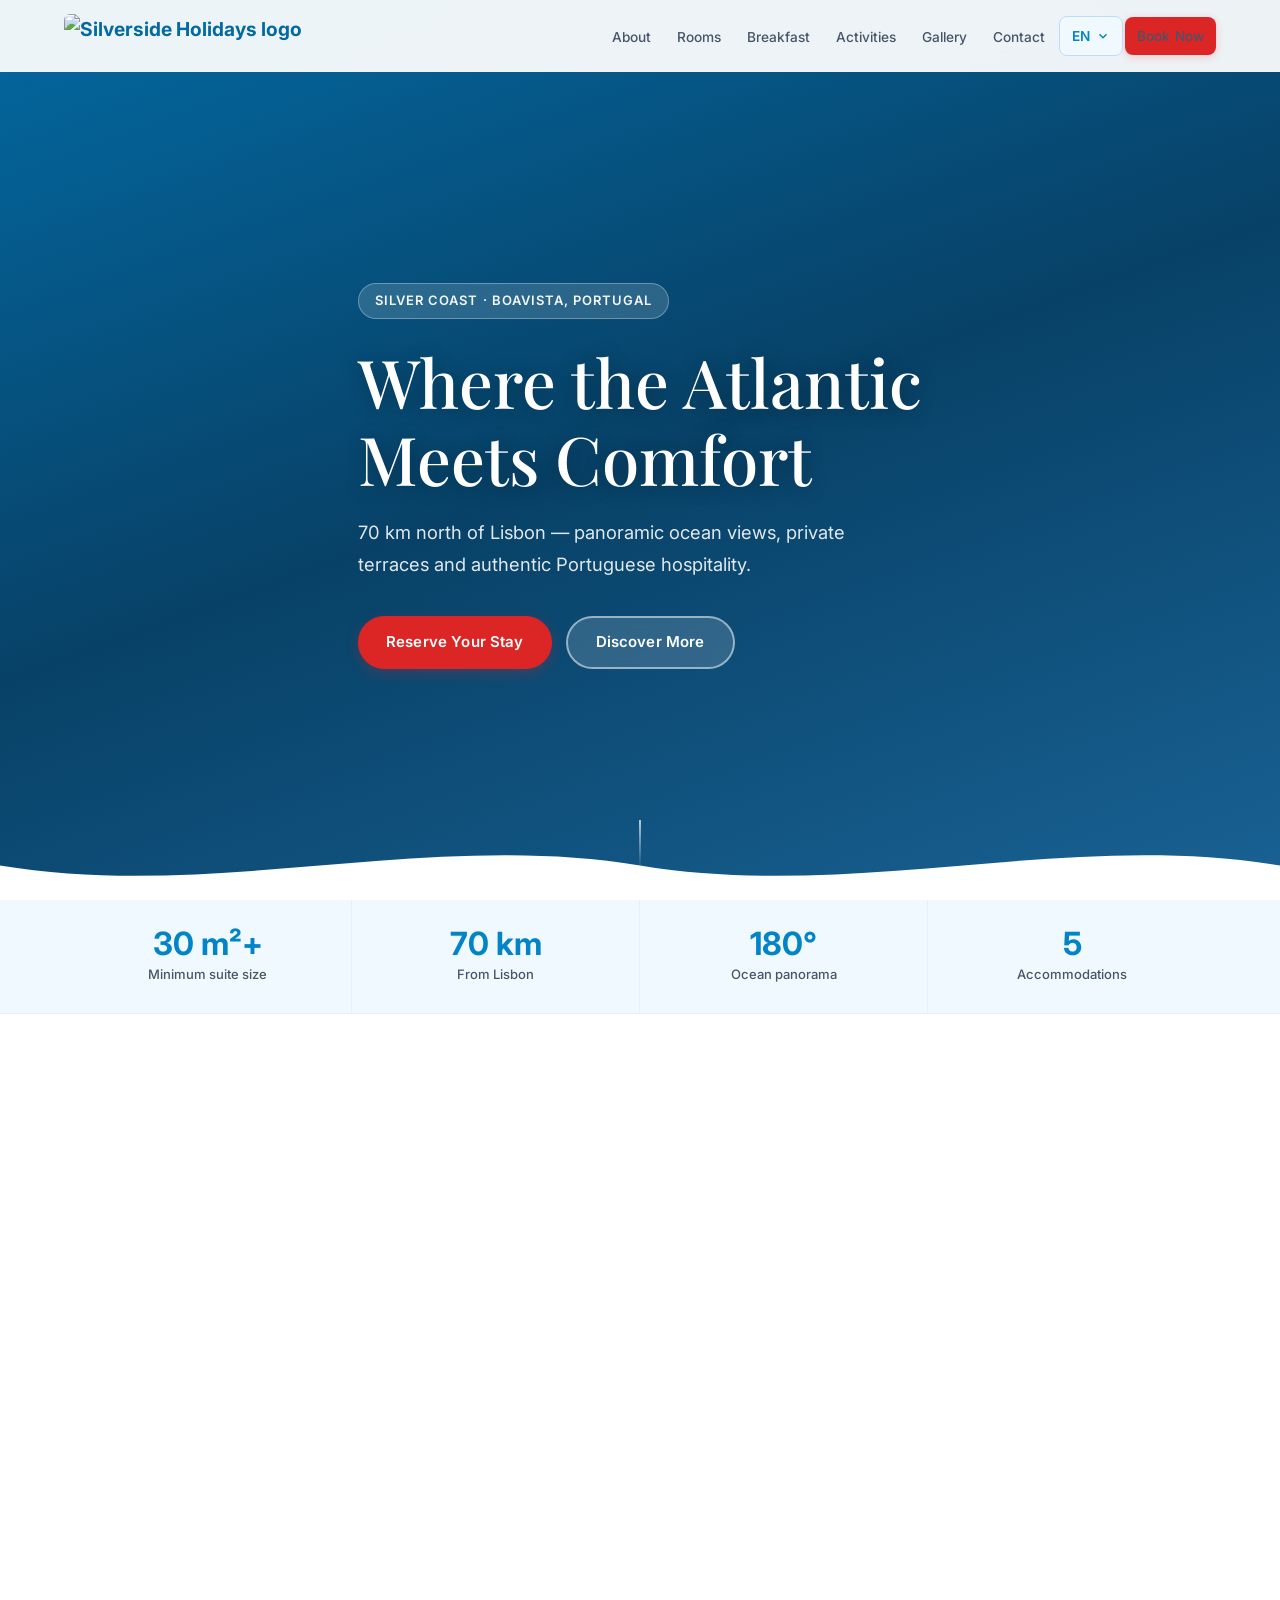
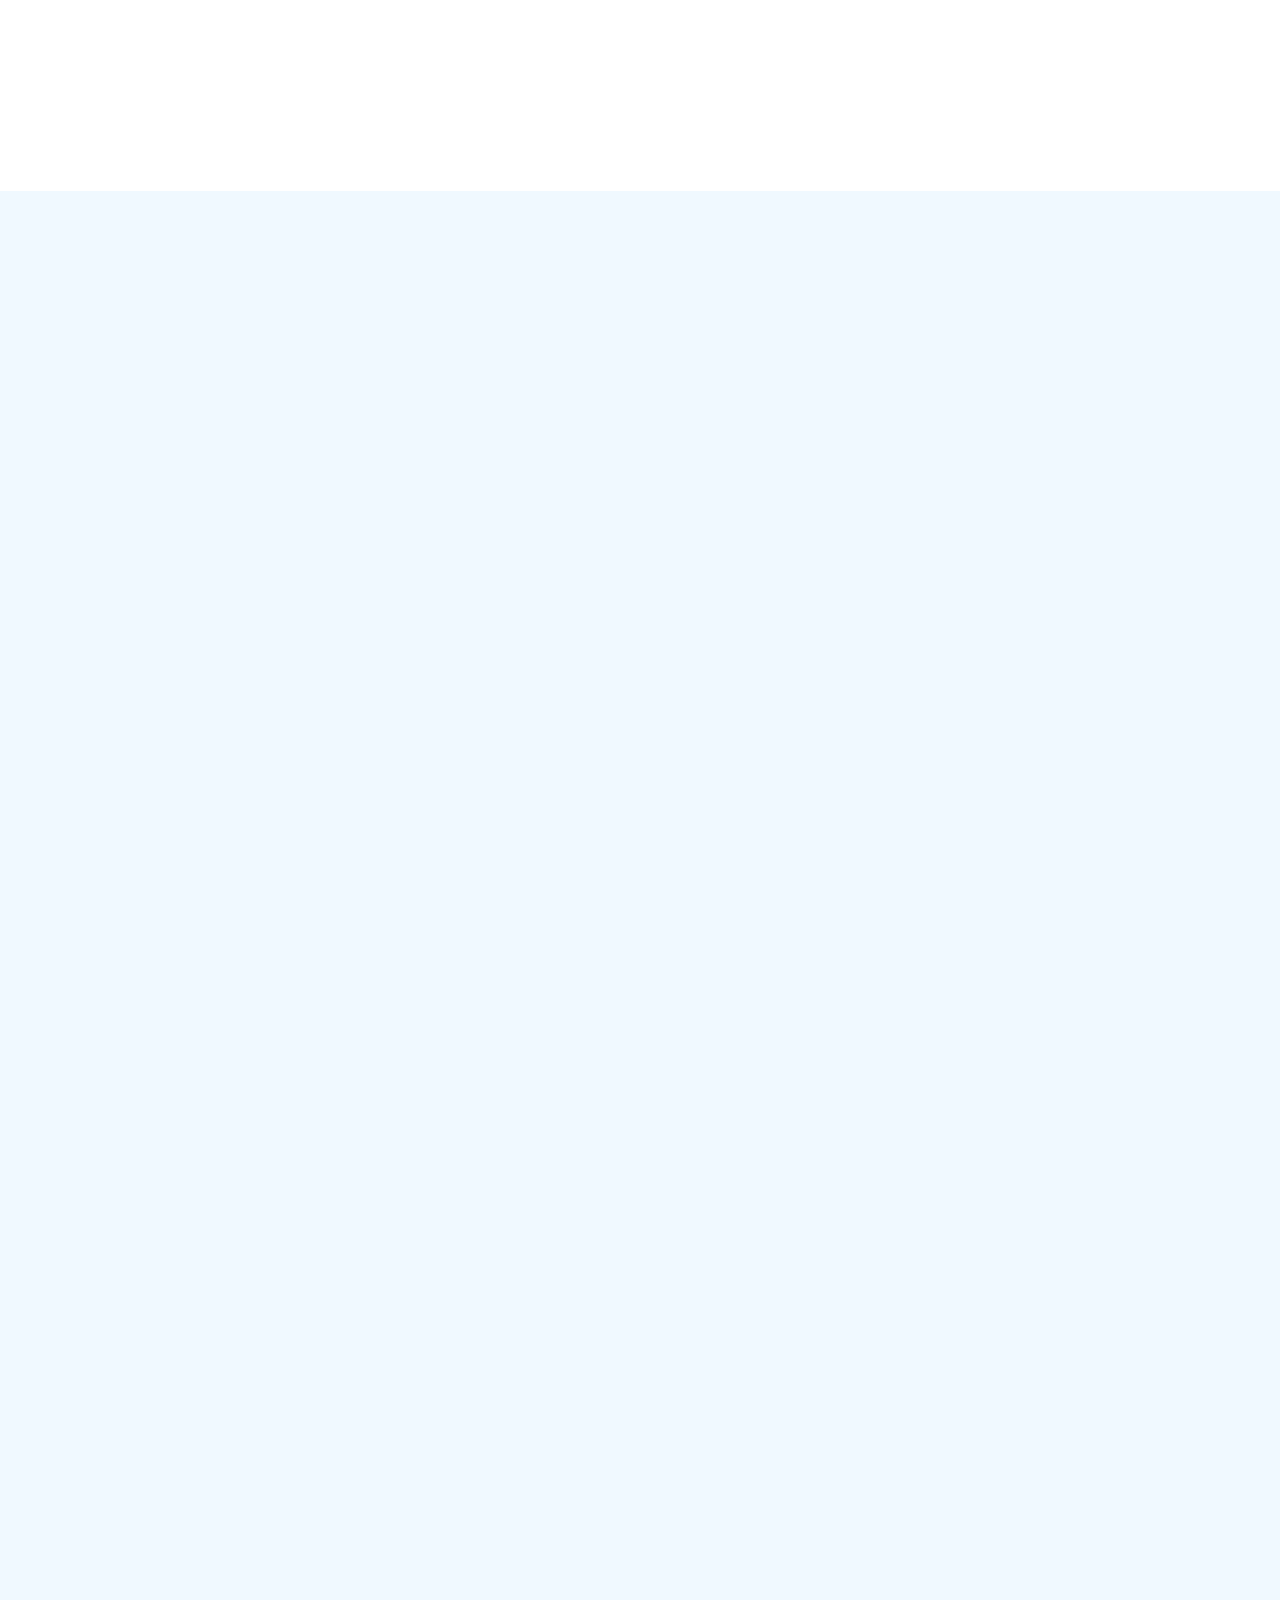
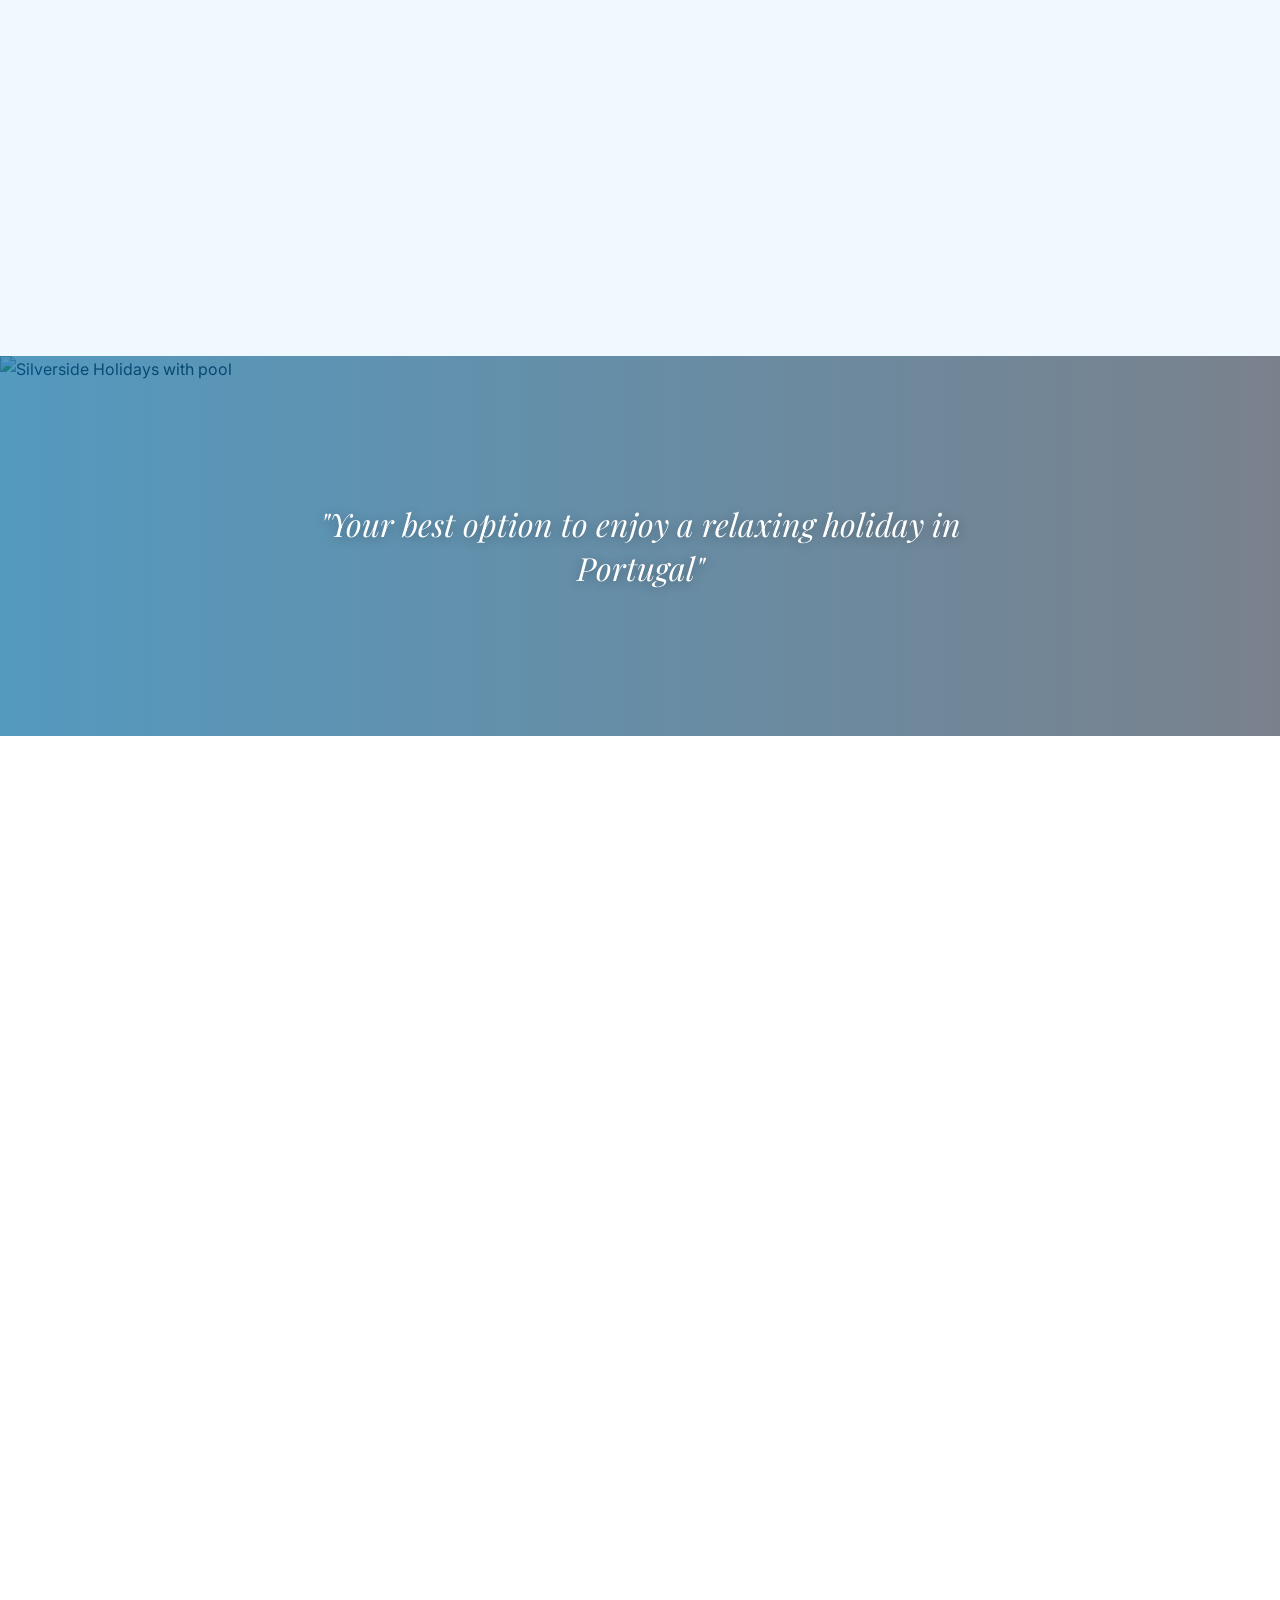
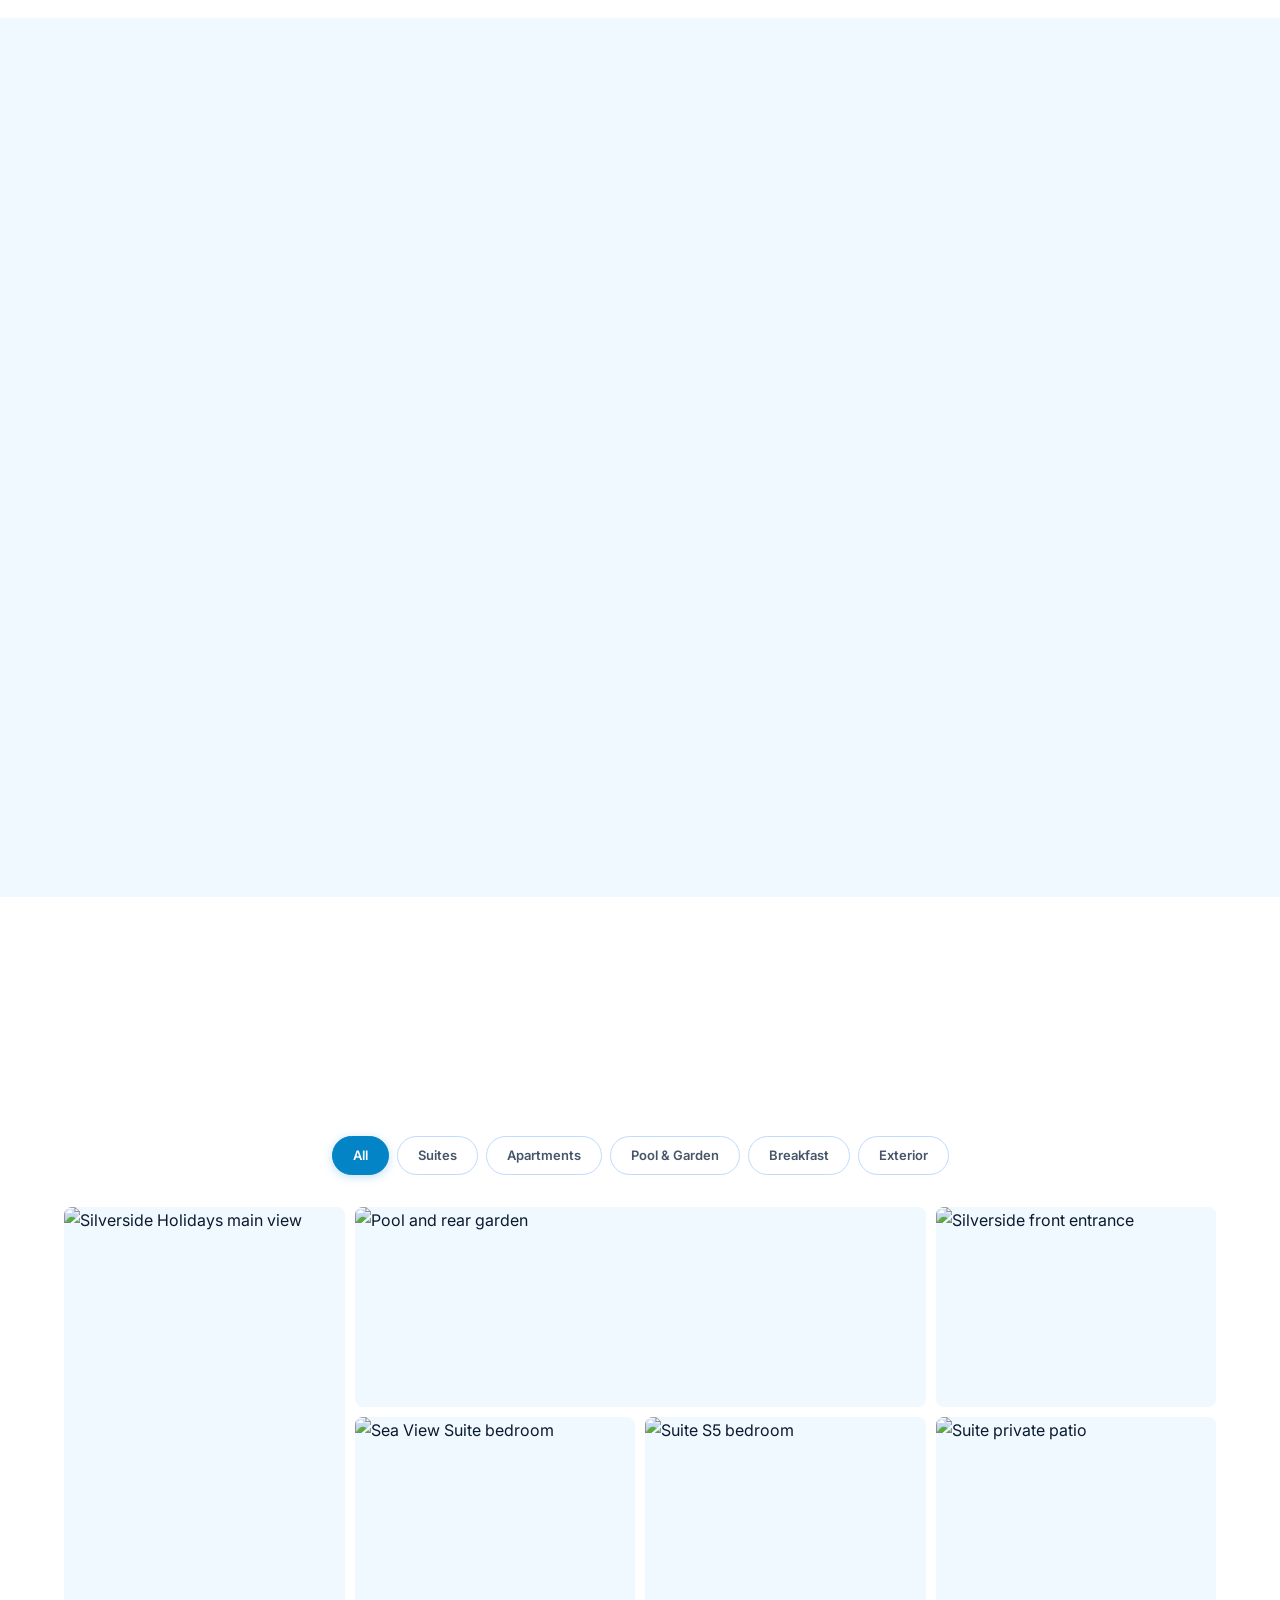
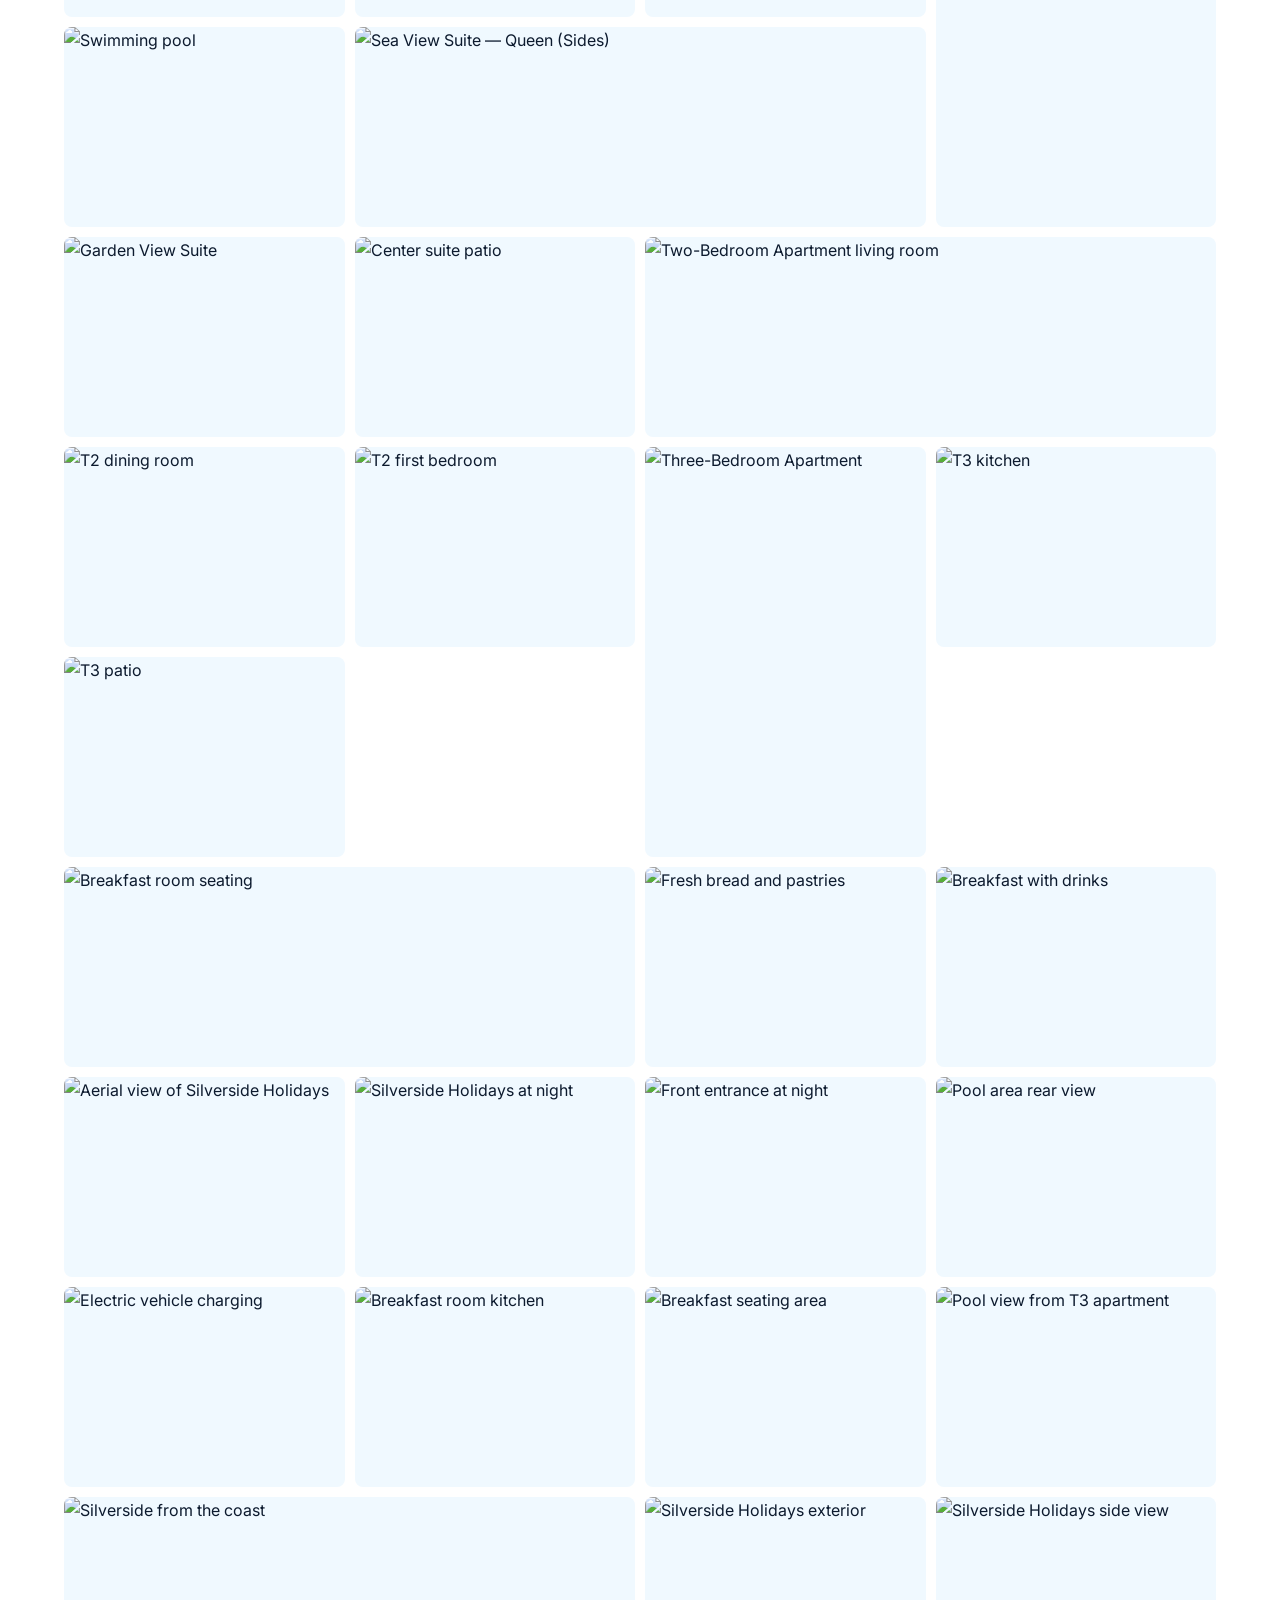
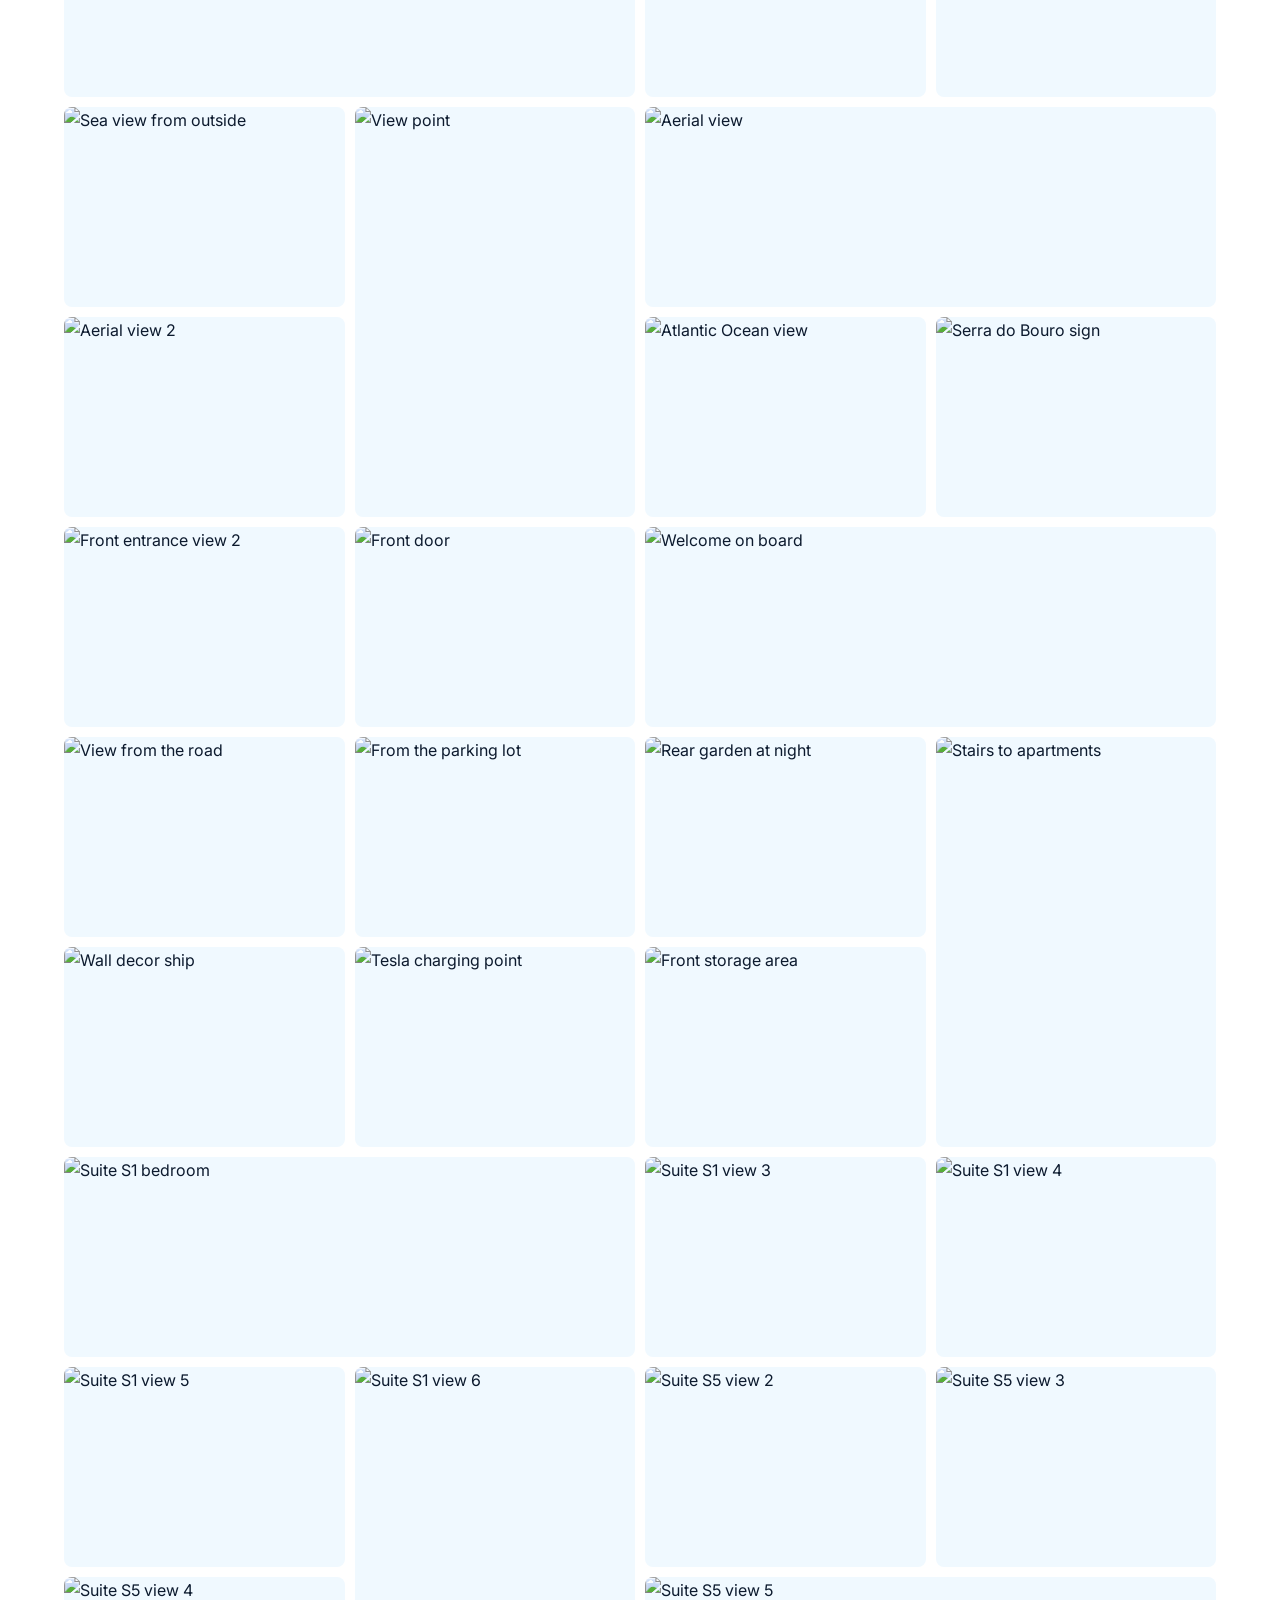
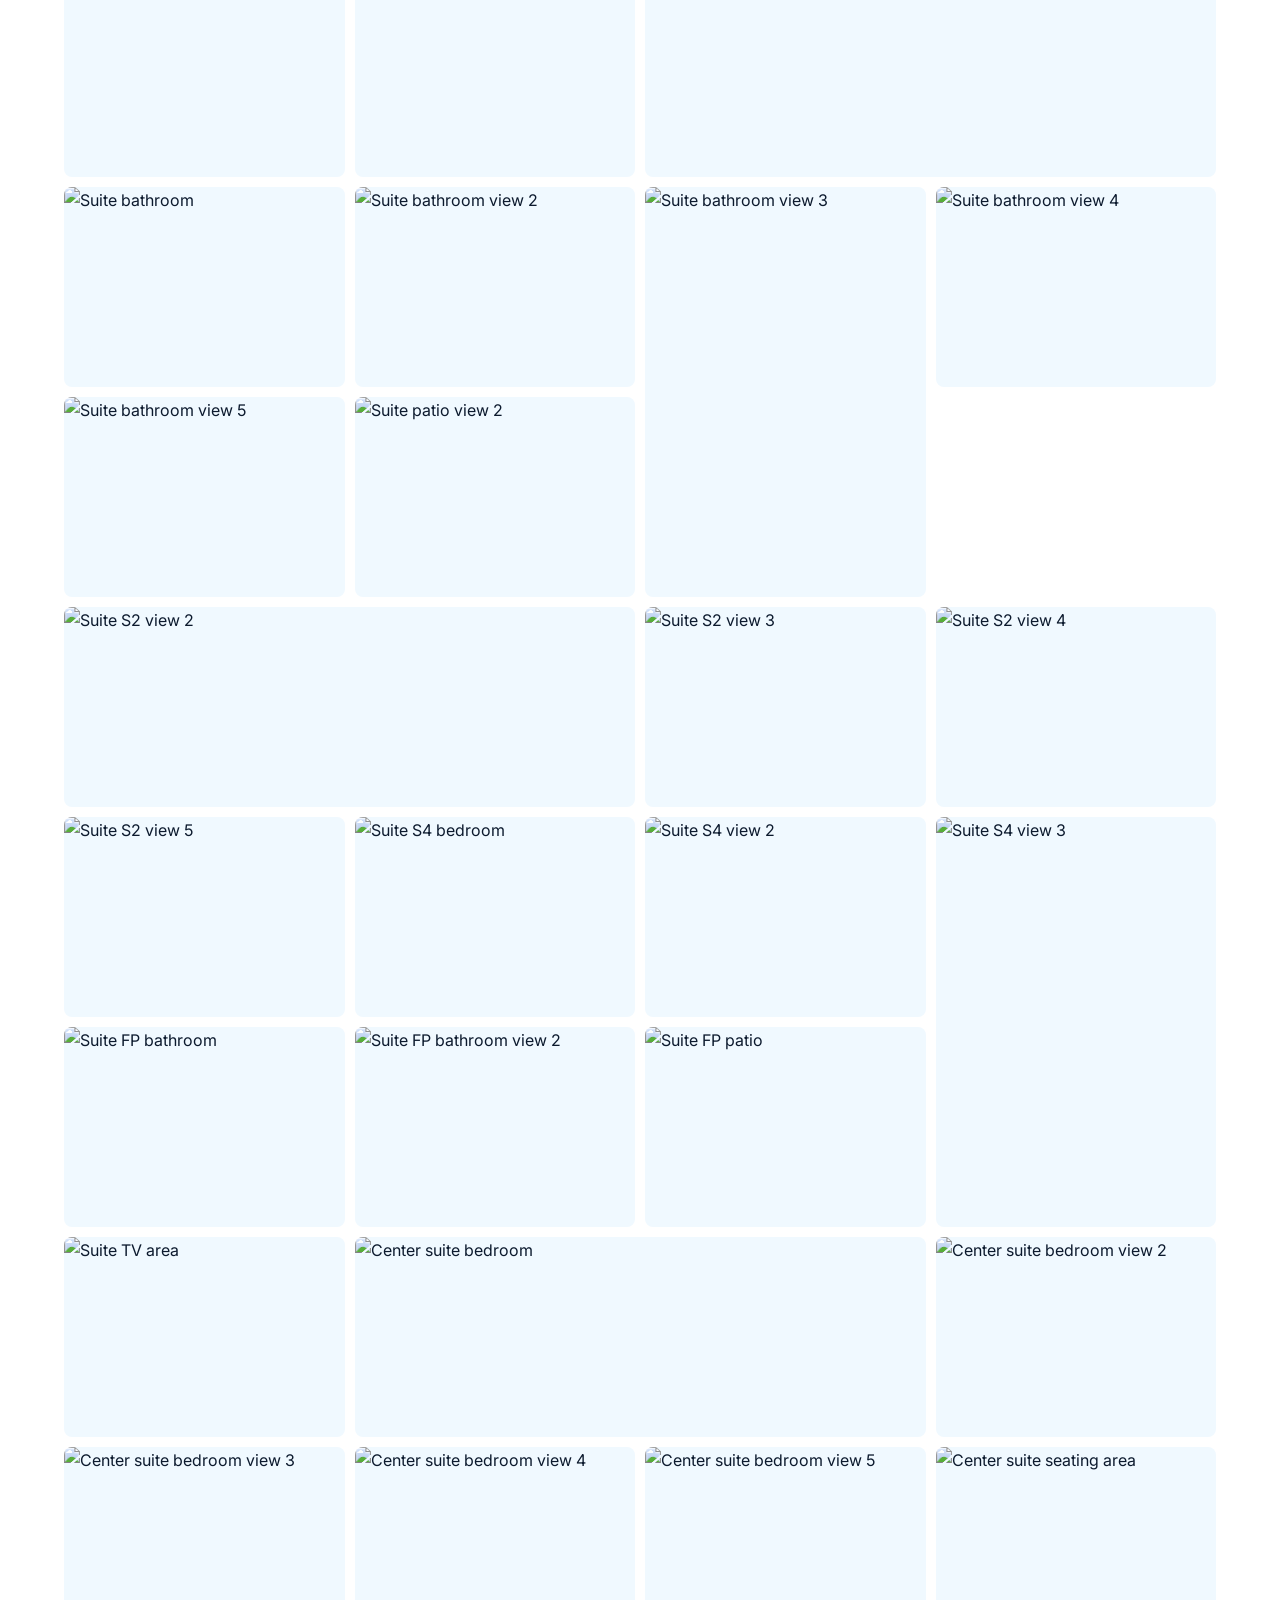
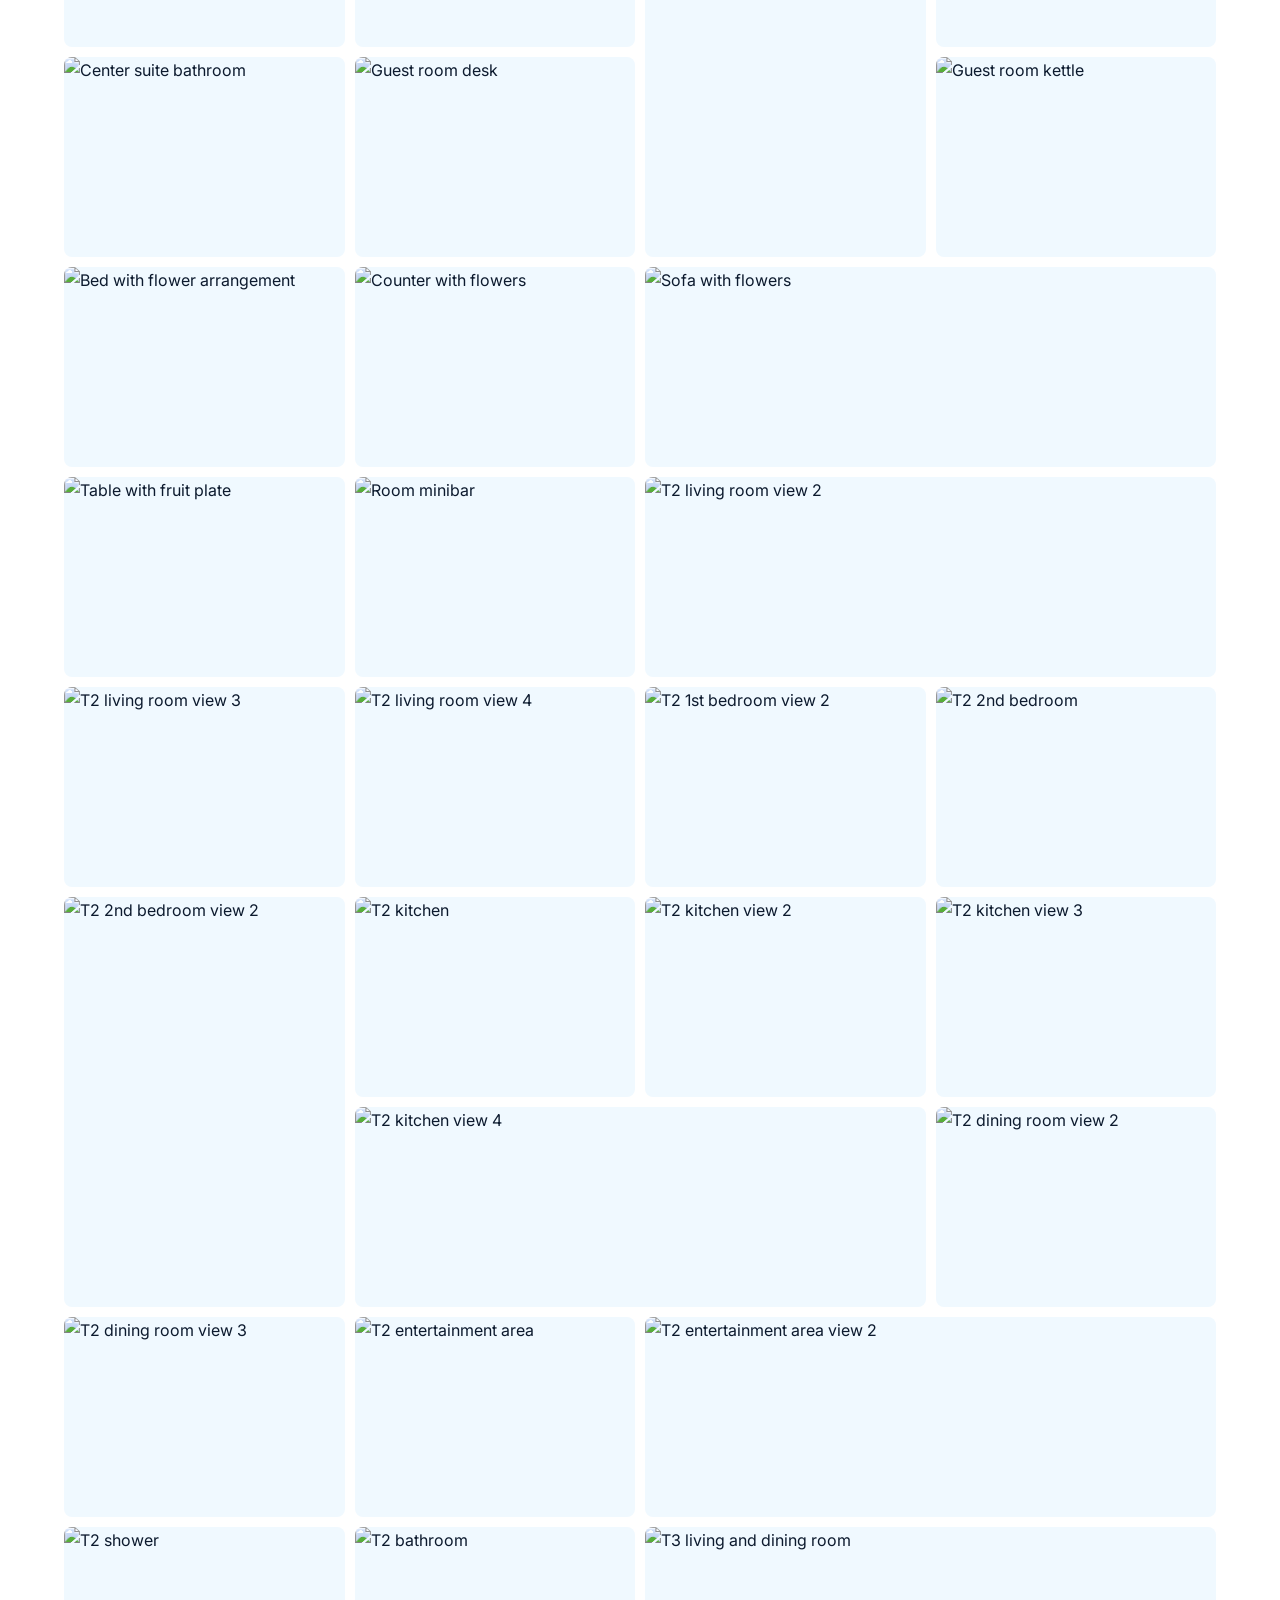
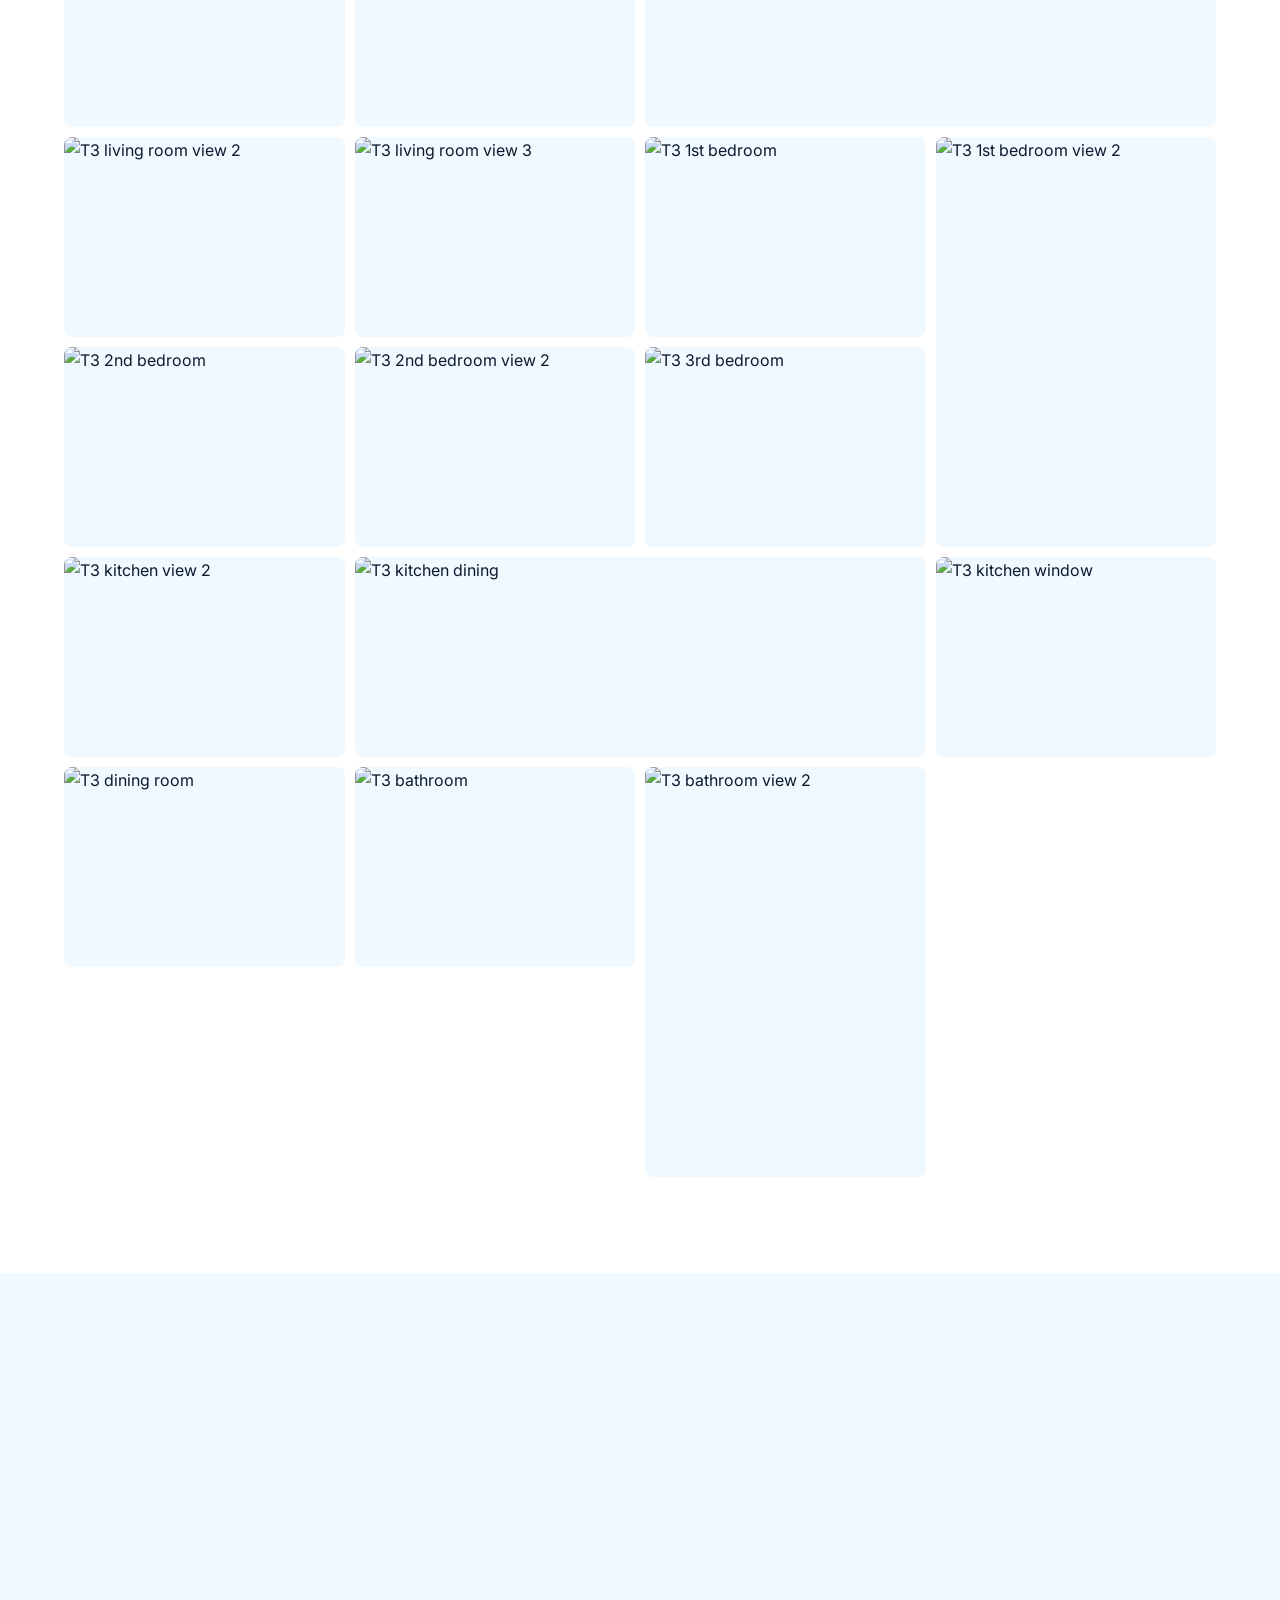
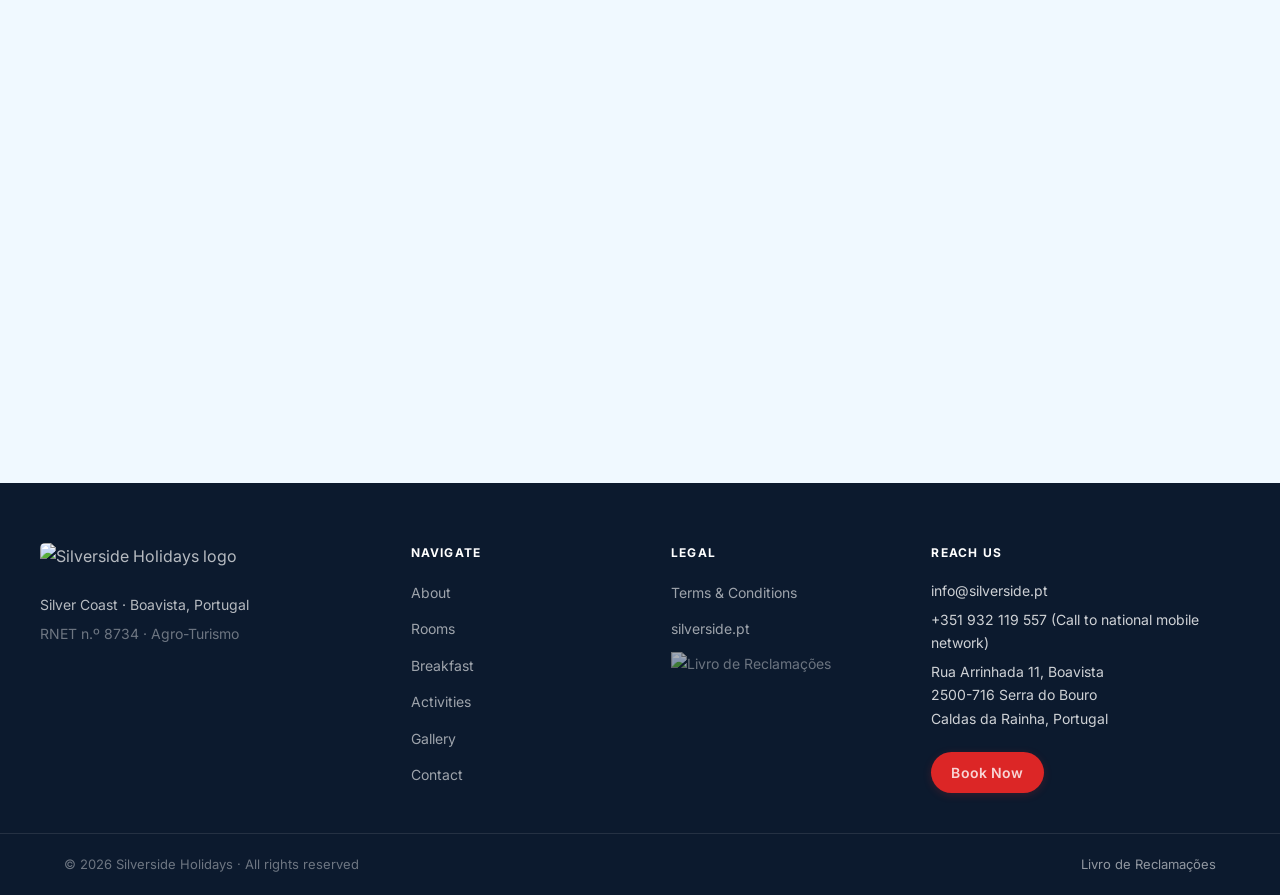
==== commit 0acddfad: "ExelyUpdated" ====
--- a/index.html
+++ b/index.html
@@ -9,26 +9,20 @@
   <link rel="preconnect" href="https://fonts.gstatic.com" crossorigin />
   <link href="https://fonts.googleapis.com/css2?family=Inter:wght@300;400;500;600;700&family=Playfair+Display:ital,wght@0,400;0,500;1,400&display=swap" rel="stylesheet" />
   <link rel="stylesheet" href="style.css" />
-  <!-- Exely Booking Engine -->
+  <!-- Exely booking engine -->
   <meta name="google-site-verification" content="CUYx3LEW8jjVTD2BBXpYp2aMDFgSX5VWZkhQwWPMs1c" />
   <script type="text/javascript">
-    (function () {
-      var lang = 'en';
-      try {
-        var stored = localStorage.getItem('silverside-lang');
-        if (stored && ['en', 'pt', 'es', 'zh'].indexOf(stored) !== -1) lang = stored;
-      } catch (e) {}
-      !function(e,n){
-        var t="bookingengine",o="integration",i=e[t]=e[t]||{},a=i[o]=i[o]||{},r="__cq",c="__loader",d="getElementsByTagName";
-        if(n=n||[],a[r]=a[r]?a[r].concat(n):n,!a[c]){a[c]=!0;var l=e.document,g=l[d]("head")[0]||l[d]("body")[0];
-        !function n(i){if(0!==i.length){var a=l.createElement("script");a.type="text/javascript",a.async=!0,a.src="https://"+i[0]+"/integration/loader.js",
-        a.onerror=a.onload=function(n,i){return function(){e[t]&&e[t][o]&&e[t][o].loaded||(g.removeChild(n),i())}}(a,(function(){n(i.slice(1,i.length))})),g.appendChild(a)}}(
-        ["pt-ibe.hopenapi.com", "ibe.hopenapi.com", "ibe.behopenapi.com"])}
-      }(window, [
-        ["setContext", "BE-INT-silverside_2026-08-05", lang],
-        ["embed", "search-form", { container: "be-search-form" }]
-      ]);
-    })();
+    !function(e,n){
+      var lang=(localStorage.getItem('siteLang')||'en');
+      var t="bookingengine",o="integration",i=e[t]=e[t]||{},a=i[o]=i[o]||{},r="__cq",c="__loader",d="getElementsByTagName";
+      if(n=n||[],a[r]=a[r]?a[r].concat(n):n,!a[c]){a[c]=!0;var l=e.document,g=l[d]("head")[0]||l[d]("body")[0];
+      !function n(i){if(0!==i.length){var a=l.createElement("script");a.type="text/javascript",a.async=!0,a.src="https://"+i[0]+"/integration/loader.js",
+      a.onerror=a.onload=function(n,i){return function(){e[t]&&e[t][o]&&e[t][o].loaded||(g.removeChild(n),i())}}(a,(function(){n(i.slice(1,i.length))})),g.appendChild(a)}}(
+      ["pt-ibe.hopenapi.com","ibe.hopenapi.com","ibe.behopenapi.com"])}
+    }(window,[
+      ["setContext","BE-INT-silverside_2026-08-05",(localStorage.getItem('siteLang')||'en')],
+      ["embed","search-form",{container:"be-search-form"}]
+    ]);
   </script>
 </head>
 <body class="lang-en">
@@ -89,13 +83,6 @@
         <a href="#about" class="btn btn-ghost" data-i18n="hero.discover">Discover More</a>
       </div>
     </div>
-    <div class="hero-booking">
-      <div id="block-search" class="block-search block-search--main-v2">
-        <div id="be-search-form" class="be-container">
-          <a href="https://exely.com/" rel="nofollow" target="_blank">Hotel management software</a>
-        </div>
-      </div>
-    </div>
     <div class="hero-scroll"><span></span></div>
     <svg class="hero-wave" viewBox="0 0 1440 80" preserveAspectRatio="none" xmlns="http://www.w3.org/2000/svg">
       <path d="M0,40 C240,80 480,0 720,40 C960,80 1200,0 1440,40 L1440,80 L0,80 Z" fill="var(--bg)"/>
@@ -388,7 +375,7 @@
               <span class="room-pill" data-i18n="rooms.kitchen">Full kitchen</span>
               <span class="room-pill" data-i18n="rooms.mezzanine">Pool view</span>
             </p>
-            <p data-i18n="rooms.apt3.desc">Our largest accommodation — a spacious apartment with three bedrooms, fully equipped kitchen, living and dining room with ocean views, and generous patio. Ideal for families or groups.</p>
+            <p data-i18n="rooms.apt3.desc">Our largest accommodation — a spacious apartment with three bedrooms, fully equipped kitchen, living and dining room with ocean views, and generous patio. Ideal for families or groups. PLEASE contact us directly to book this apartment!</p>
             <div class="room-features">
               <div class="room-feature">
                 <svg viewBox="0 0 24 24" fill="none" stroke="currentColor" stroke-width="1.5"><path d="M3 9l9-7 9 7v11a2 2 0 0 1-2 2H5a2 2 0 0 1-2-2z"/><polyline points="9 22 9 12 15 12 15 22"/></svg>
@@ -418,8 +405,8 @@
 
   <!-- ══ PROPERTY STRIP ══ -->
   <div class="property-strip">
-    <img src="Silverside Holiday Back with Pool 2.jpg"
-         alt="Silverside Holidays with pool at dusk" loading="lazy" />
+    <img src="Silverside Holiday Back with Pool 1.jpg"
+         alt="Silverside Holidays with pool" loading="lazy" />
     <div class="property-strip-overlay">
       <p data-i18n="strip.quote">"Your best option to enjoy a relaxing holiday in Portugal"</p>
     </div>
@@ -746,12 +733,6 @@
           <div class="gallery-item-caption"><span>Breakfast seating</span></div>
         </div>
 
-        <!-- Pool 2 -->
-        <div class="gallery-item gallery-item--wide" data-category="pool"
-             data-lb-src="Silverside Holiday Back with Pool 2.jpg" data-lb-caption="Pool &amp; garden">
-          <img src="Silverside Holiday Back with Pool 2.jpg" alt="Pool and garden" loading="lazy" />
-          <div class="gallery-item-caption"><span>Pool &amp; garden</span></div>
-        </div>
 
         <!-- T3 pool view -->
         <div class="gallery-item" data-category="pool"
--- a/style.css
+++ b/style.css
@@ -206,7 +206,7 @@
 }
 .hero-content {
   position: relative; z-index: 2;
-  padding: calc(var(--nav-h) + 60px) 0 160px;
+  padding: calc(var(--nav-h) + 60px) 0 80px;
   max-width: 740px;
 }
 .hero-eyebrow {
@@ -240,7 +240,6 @@
 .hero-scroll {
   position: absolute; bottom: 32px; left: 50%; transform: translateX(-50%);
   z-index: 2;
-  display: none;
 }
 .hero-scroll span {
   display: block; width: 2px; height: 48px;
@@ -252,64 +251,6 @@
 .hero-wave {
   position: absolute; bottom: -1px; left: 0; right: 0; z-index: 2;
   width: 100%;
-}
-
-/* ── Exely search form ── */
-.hero-booking {
-  position: absolute;
-  left: 0; right: 0;
-  bottom: 56px;
-  z-index: 3;
-  padding: 0 24px;
-  pointer-events: none;
-}
-.hero-booking #block-search {
-  pointer-events: auto;
-}
-#block-search,
-#block-search * {
-  box-sizing: border-box;
-}
-#block-search {
-  margin: 0 auto;
-  max-width: 1154px;
-  background: #0d1a2e;
-  border-radius: 35px;
-}
-#block-search .be-container {
-  padding: 0 30px;
-}
-#block-search .be-container > a[href*="exely.com"] {
-  display: none;
-}
-@media screen and (min-width: 1154px) and (min-height: 600px) {
-  #block-search {
-    background: rgba(255, 255, 255, 0.4);
-    border: 1px solid rgba(255, 255, 255, 0.6);
-    backdrop-filter: blur(59.2px);
-  }
-  #block-search.block-search--main-v1 {
-    margin: 0;
-    max-width: 362px;
-  }
-  #block-search.block-search--main-v2 {
-    border-radius: 16px;
-  }
-}
-@media (max-width: 768px) {
-  .hero-booking {
-    position: relative;
-    bottom: auto;
-    margin: -24px 0 0;
-    padding: 0 16px;
-  }
-  #hero {
-    min-height: auto;
-  }
-  .hero-content {
-    padding-bottom: 40px;
-  }
-  .hero-scroll { display: none; }
 }
 
 /* ══════════════════════
